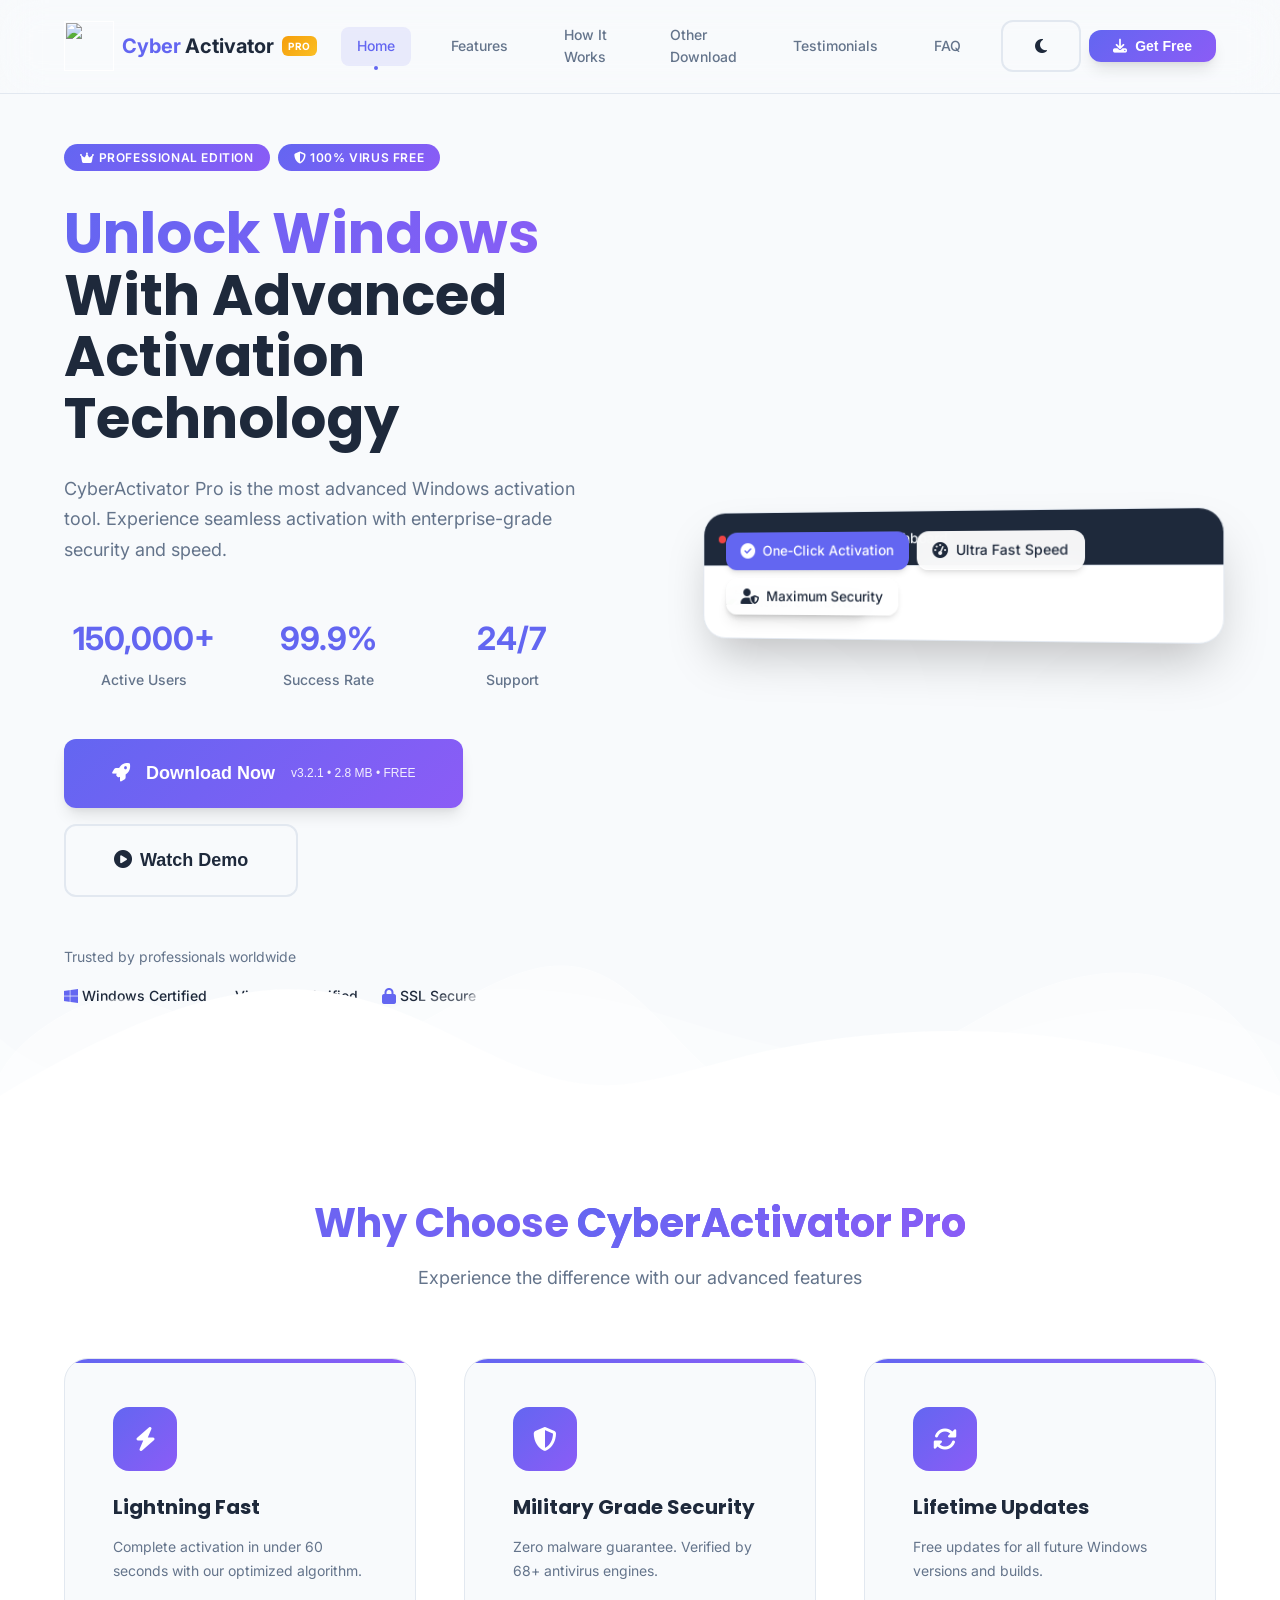
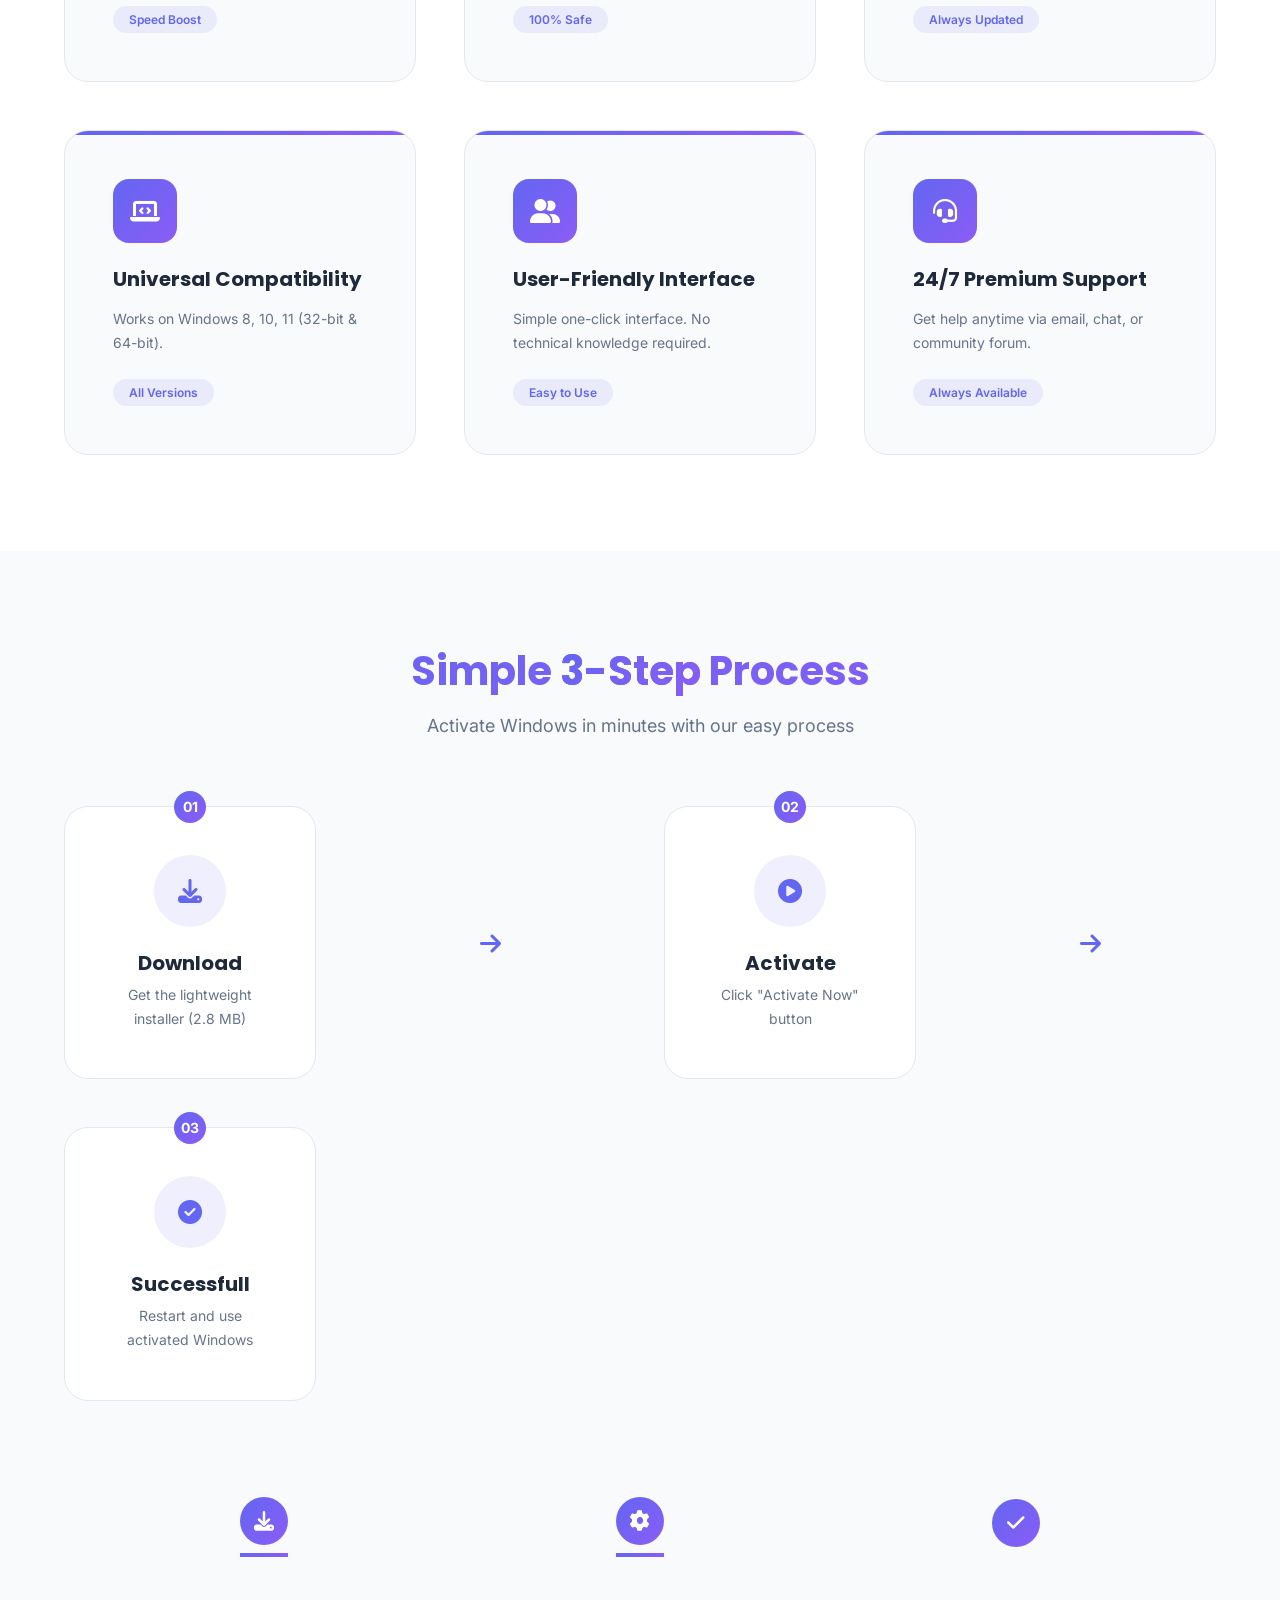
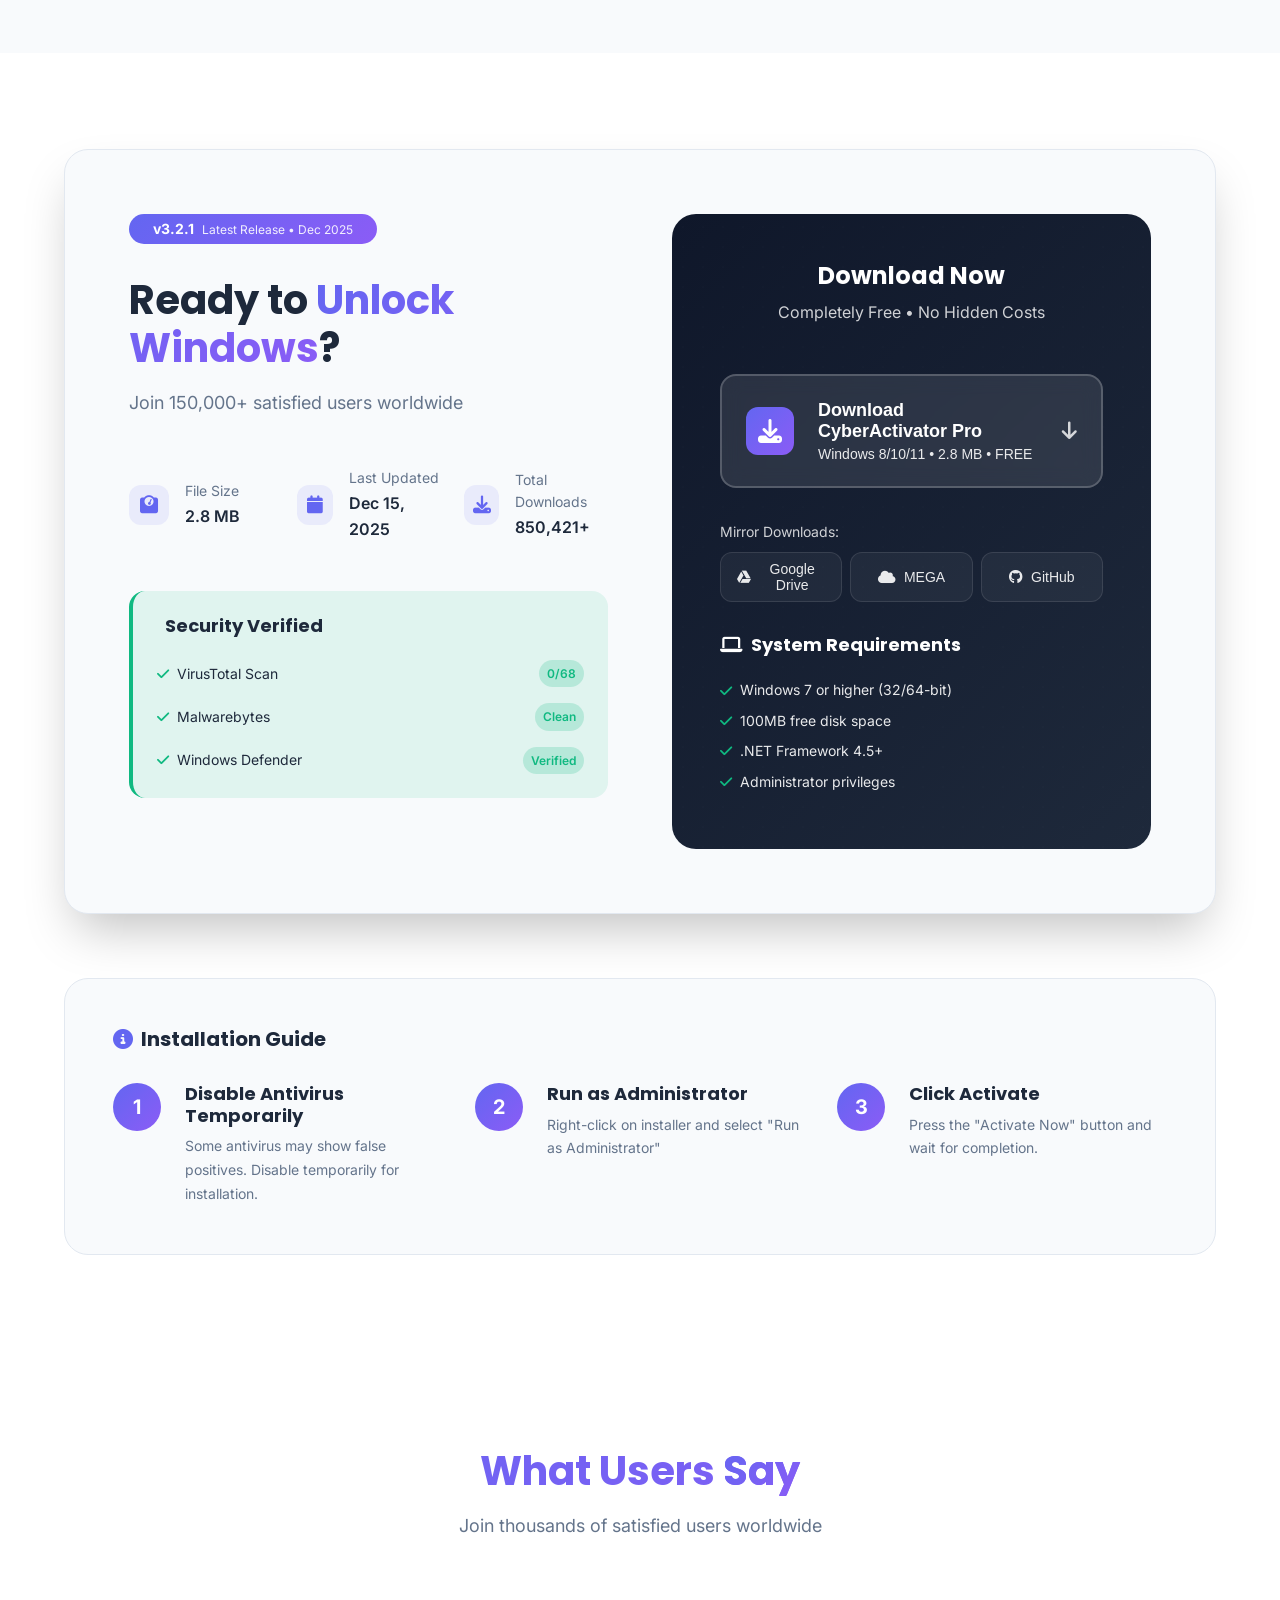
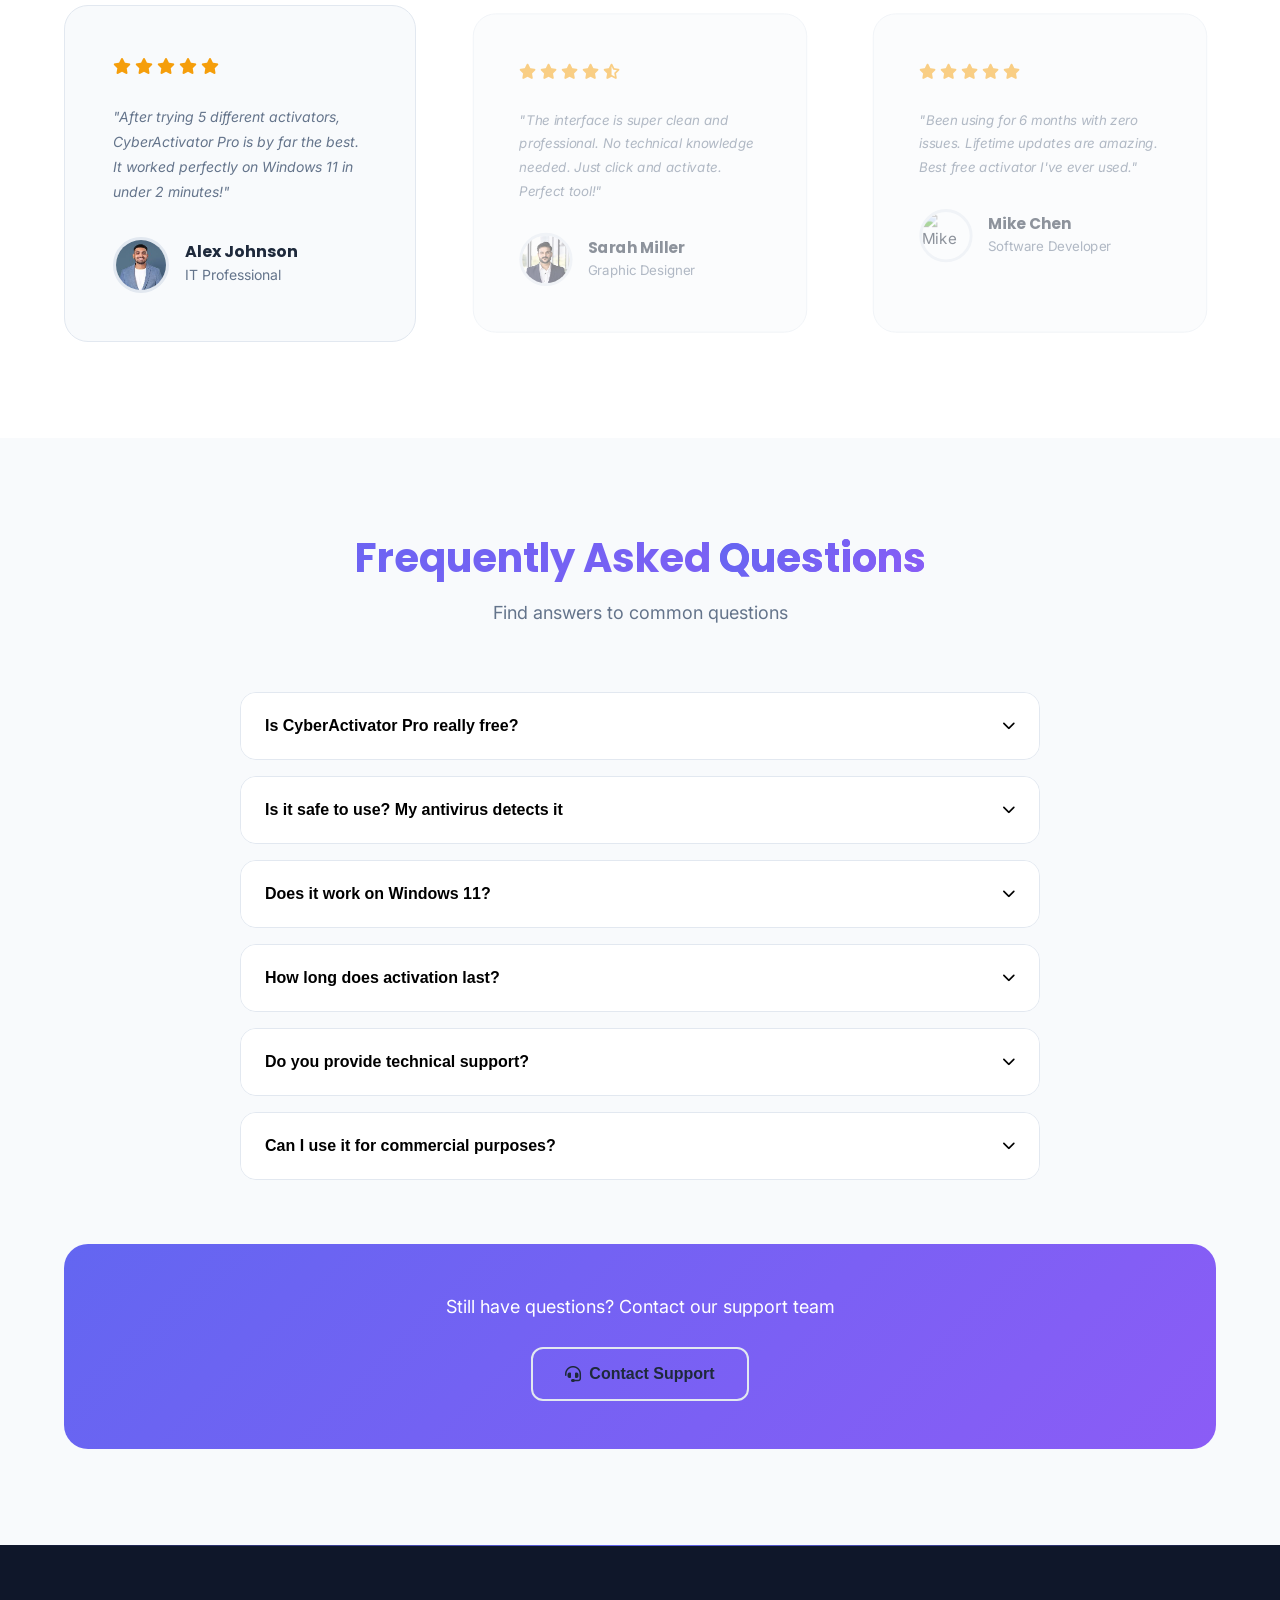
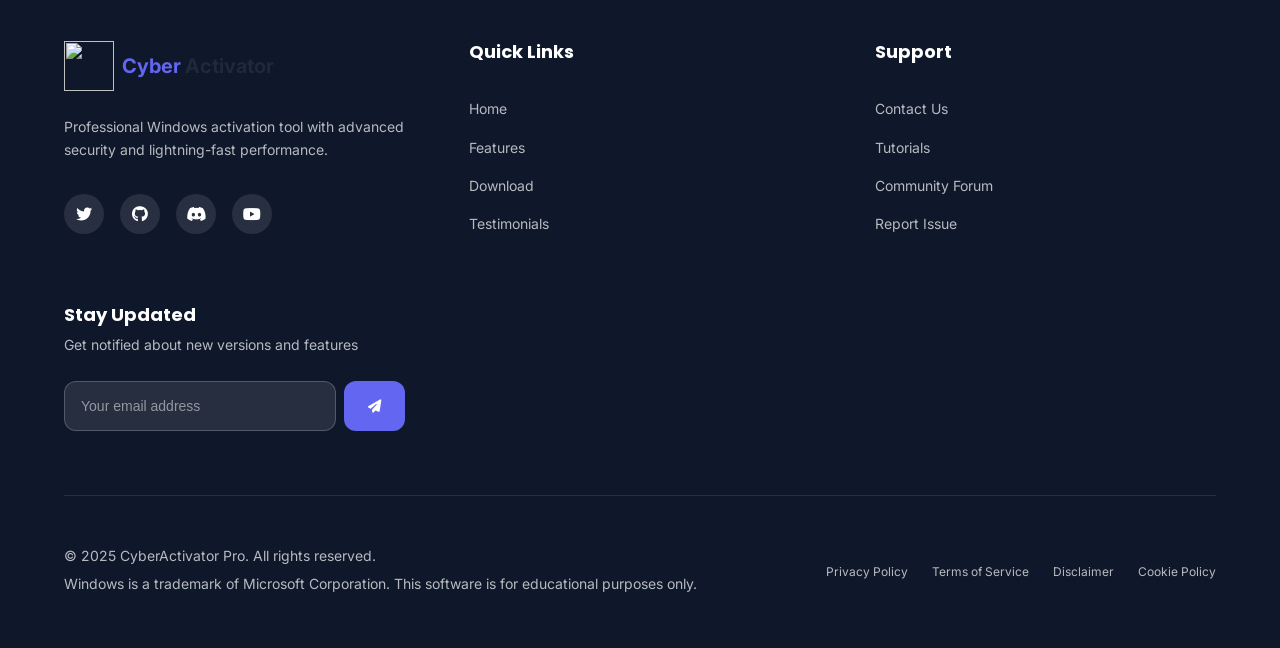
==== index.html @ 1a69e163 "index.html" ====
<!DOCTYPE html>
<html lang="en">
<head>
    <meta charset="UTF-8">
    <meta name="viewport" content="width=device-width, initial-scale=1.0">
    <title>CyberActivator Pro</title>
    <meta name="description" content="Professional Windows activation tool with advanced features, 100% safe and free">
    <meta name="google-site-verification" content="2y0jnTo0Aznzy18XkLx7sTteT9qBT2ujUGDoHzqliB8"/>
    <meta name="description" content="Official website of CyberActivator Pro.">
    <meta property="og:title" content="CyberActivator Pro">
    <meta property="og:site_name" content="CyberActivator Pro">
    <script type="application/ld+json">{"@context": "https://schema.org", "@type": "SoftwareApplication", "name": "CyberActivator Pro", "operatingSystem": "Windows", "applicationCategory": "Utility"}</script>
    <meta name="keywords" content="windows activator, activation tool, windows 11 activator, windows 10 activator, free activator">
    <link rel="stylesheet" href="style.css">
    <link rel="stylesheet" href="https://cdnjs.cloudflare.com/ajax/libs/font-awesome/6.4.0/css/all.min.css">
    <link rel="preconnect" href="https://fonts.googleapis.com">
    <link rel="preconnect" href="https://fonts.gstatic.com" crossorigin>
    <link href="https://fonts.googleapis.com/css2?family=Inter:wght@300;400;500;600;700;800&family=Poppins:wght@400;500;600;700&display=swap" rel="stylesheet">
    <link rel="icon" type="image/x-icon" href="images/app-icon.png">
</head>
<script>
    document.addEventListener('DOMContentLoaded', function() {
    initializeWebsite();
});
function initializeWebsite() {
    // Preloader
    setTimeout(() => {
        document.querySelector('.preloader').classList.add('loaded');
        setTimeout(() => {
            document.querySelector('.preloader').style.display = 'none';
        }, 500);
    }, 1000);

    const navToggle = document.getElementById('navToggle');
    const navMenu = document.querySelector('.nav-menu');
    
    if (navToggle && navMenu) {
        navToggle.addEventListener('click', () => {
            navToggle.classList.toggle('active');
            navMenu.classList.toggle('active');
            document.body.style.overflow = navMenu.classList.contains('active') ? 'hidden' : '';
        });


        document.querySelectorAll('.nav-link').forEach(link => {
            link.addEventListener('click', () => {
                navToggle.classList.remove('active');
                navMenu.classList.remove('active');
                document.body.style.overflow = '';
            });
        });


        document.addEventListener('click', (e) => {
            if (!navToggle.contains(e.target) && !navMenu.contains(e.target)) {
                navToggle.classList.remove('active');
                navMenu.classList.remove('active');
                document.body.style.overflow = '';
            }
        });
    }

    window.addEventListener('scroll', () => {
        const header = document.querySelector('.header');
        if (window.scrollY > 100) {
            header.classList.add('scrolled');
        } else {
            header.classList.remove('scrolled');
        }


        const backToTop = document.querySelector('.back-to-top');
        if (window.scrollY > 500) {
            backToTop.classList.add('visible');
        } else {
            backToTop.classList.remove('visible');
        }


        updateActiveNavLink();
    });

    document.querySelectorAll('a[href^="#"]').forEach(anchor => {
        anchor.addEventListener('click', function(e) {
            const href = this.getAttribute('href');
            if (href === '#') return;
            
            e.preventDefault();
            const target = document.querySelector(href);
            if (target) {
                const headerHeight = document.querySelector('.header').offsetHeight;
                const targetPosition = target.getBoundingClientRect().top + window.pageYOffset;
                const offsetPosition = targetPosition - headerHeight - 20;

                window.scrollTo({
                    top: offsetPosition,
                    behavior: 'smooth'
                });
            }
        });
    });

    animateCounters();

    initFAQ();

    initTheme();

    initPreviewFeatures();

    initTestimonials();

    initScrollAnimations();

    initForms();

    addResponsiveClasses();

    initLazyLoading();
}
function animateCounters() {
    const counters = document.querySelectorAll('[data-count]');
    
    counters.forEach(counter => {
        const target = parseFloat(counter.getAttribute('data-count'));
        const suffix = counter.textContent.includes('+') ? '+' : '';
        const isDecimal = target % 1 !== 0;
        
        const animate = () => {
            const current = parseFloat(counter.textContent.replace(/[^0-9.]/g, ''));
            const increment = target / 100;
            
            if (current < target) {
                let next = current + increment;
                if (isDecimal) {
                    next = parseFloat(next.toFixed(1));
                } else {
                    next = Math.ceil(next);
                }
                
                if (next > target) next = target;
                
                counter.textContent = isDecimal ? next.toFixed(1) + suffix : next.toLocaleString() + suffix;
                setTimeout(animate, 20);
            }
        };
        

        const observer = new IntersectionObserver((entries) => {
            entries.forEach(entry => {
                if (entry.isIntersecting) {
                    animate();
                    observer.unobserve(entry.target);
                }
            });
        }, { threshold: 0.5 });
        
        observer.observe(counter);
    });
}
function initFAQ() {
    const faqQuestions = document.querySelectorAll('.faq-question');
    
    faqQuestions.forEach(question => {
        question.addEventListener('click', () => {
            const answer = question.nextElementSibling;
            const icon = question.querySelector('i');
            
    
            faqQuestions.forEach(otherQuestion => {
                if (otherQuestion !== question) {
                    const otherAnswer = otherQuestion.nextElementSibling;
                    const otherIcon = otherQuestion.querySelector('i');
                    
                    otherQuestion.classList.remove('active');
                    otherAnswer.classList.remove('active');
                    otherIcon.classList.remove('fa-chevron-up');
                    otherIcon.classList.add('fa-chevron-down');
                }
            });
            
    
            question.classList.toggle('active');
            answer.classList.toggle('active');
            
            if (answer.classList.contains('active')) {
                icon.classList.remove('fa-chevron-down');
                icon.classList.add('fa-chevron-up');
            } else {
                icon.classList.remove('fa-chevron-up');
                icon.classList.add('fa-chevron-down');
            }
        });
    });
}
function initTheme() {
    const themeToggle = document.querySelector('[onclick="toggleDarkMode()"]');
    const prefersDark = window.matchMedia('(prefers-color-scheme: dark)');
    
    const savedTheme = localStorage.getItem('theme') || (prefersDark.matches ? 'dark' : 'light');
    document.documentElement.setAttribute('data-theme', savedTheme);
    
    updateThemeIcon(savedTheme);
    
    window.toggleDarkMode = function() {
        const currentTheme = document.documentElement.getAttribute('data-theme');
        const newTheme = currentTheme === 'light' ? 'dark' : 'light';
        
        document.documentElement.setAttribute('data-theme', newTheme);
        localStorage.setItem('theme', newTheme);
        updateThemeIcon(newTheme);
    };
    
    function updateThemeIcon(theme) {
        const icon = themeToggle?.querySelector('i');
        if (icon) {
            icon.className = theme === 'dark' ? 'fas fa-sun' : 'fas fa-moon';
        }
    }
    
    prefersDark.addEventListener('change', (e) => {
        if (!localStorage.getItem('theme')) {
            const newTheme = e.matches ? 'dark' : 'light';
            document.documentElement.setAttribute('data-theme', newTheme);
            updateThemeIcon(newTheme);
        }
    });
}
function initPreviewFeatures() {
    const features = document.querySelectorAll('.preview-feature');
    let currentIndex = 0;
    
    function rotateFeatures() {
        features.forEach((feature, index) => {
            feature.classList.toggle('active', index === currentIndex);
        });
        
        currentIndex = (currentIndex + 1) % features.length;
    }
    
    if (features.length > 0) {
        setInterval(rotateFeatures, 3000);
    }
}
function initTestimonials() {
    const testimonials = document.querySelectorAll('.testimonial-card');
    let currentTestimonial = 0;
    
    function showNextTestimonial() {
        testimonials.forEach(testimonial => {
            testimonial.style.opacity = '0.5';
            testimonial.style.transform = 'scale(0.95)';
        });
        
        testimonials[currentTestimonial].style.opacity = '1';
        testimonials[currentTestimonial].style.transform = 'scale(1)';
        
        currentTestimonial = (currentTestimonial + 1) % testimonials.length;
    }
    
    if (testimonials.length > 1) {
        setInterval(showNextTestimonial, 5000);
        showNextTestimonial();
    }
}


function initScrollAnimations() {
    const observerOptions = {
        threshold: 0.1,
        rootMargin: '0px 0px -50px 0px'
    };
    
    const observer = new IntersectionObserver((entries) => {
        entries.forEach(entry => {
            if (entry.isIntersecting) {
                entry.target.classList.add('animate-in');
            }
        });
    }, observerOptions);
    
    document.querySelectorAll('.feature-card, .step, .testimonial-card').forEach(el => {
        observer.observe(el);
    });
}
function initForms() {
    const forms = document.querySelectorAll('form');
    
    forms.forEach(form => {
        form.addEventListener('submit', function(e) {
            e.preventDefault();
            
    
            let isValid = true;
            const inputs = this.querySelectorAll('input[required], textarea[required], select[required]');
            
            inputs.forEach(input => {
                if (!input.value.trim()) {
                    isValid = false;
                    input.style.borderColor = 'var(--error)';
                } else {
                    input.style.borderColor = '';
                }
            });
            
            if (isValid) {
    
                const submitBtn = this.querySelector('button[type="submit"]');
                const originalText = submitBtn.innerHTML;
                
                submitBtn.innerHTML = '<i class="fas fa-check"></i> Sent Successfully';
                submitBtn.disabled = true;
                submitBtn.style.background = 'var(--success)';
                
        
                setTimeout(() => {
                    this.reset();
                    submitBtn.innerHTML = originalText;
                    submitBtn.disabled = false;
                    submitBtn.style.background = '';
                }, 2000);
            }
        });
    });
}
function addResponsiveClasses() {
    const isMobile = window.innerWidth <= 768;
    const isTablet = window.innerWidth > 768 && window.innerWidth <= 1024;
    
    if (isMobile) {
        document.body.classList.add('is-mobile');
    } else if (isTablet) {
        document.body.classList.add('is-tablet');
    } else {
        document.body.classList.add('is-desktop');
    }
    
    let resizeTimer;
    window.addEventListener('resize', () => {
        clearTimeout(resizeTimer);
        resizeTimer = setTimeout(() => {
            document.body.classList.remove('is-mobile', 'is-tablet', 'is-desktop');
            addResponsiveClasses();
        }, 250);
    });
}
function initLazyLoading() {
    const images = document.querySelectorAll('img[data-src]');
    
    const imageObserver = new IntersectionObserver((entries, observer) => {
        entries.forEach(entry => {
            if (entry.isIntersecting) {
                const img = entry.target;
                img.src = img.dataset.src;
                img.classList.add('loaded');
                observer.unobserve(img);
            }
        });
    });
    
    images.forEach(img => imageObserver.observe(img));
}
function updateActiveNavLink() {
    const sections = document.querySelectorAll('section');
    const navLinks = document.querySelectorAll('.nav-link');
    
    let currentSection = '';
    
    sections.forEach(section => {
        const sectionTop = section.offsetTop - 100;
        const sectionHeight = section.clientHeight;
        
        if (window.scrollY >= sectionTop && window.scrollY < sectionTop + sectionHeight) {
            currentSection = '#' + section.getAttribute('id');
        }
    });
    
    navLinks.forEach(link => {
        link.classList.remove('active');
        if (link.getAttribute('href') === currentSection) {
            link.classList.add('active');
        }
    });
}
function openVideoModal() {
    alert('Video demo would play here. This is a demo website.');
}
function openSupportModal() {
    const modal = document.getElementById('supportModal');
    modal.classList.add('active');
    document.body.style.overflow = 'hidden';
}
function closeSupportModal() {
    const modal = document.getElementById('supportModal');
    modal.classList.remove('active');
    document.body.style.overflow = '';
}
function openModal(modalId) {
    const modal = document.getElementById(modalId);
    if (modal) {
        modal.classList.add('active');
        document.body.style.overflow = 'hidden';
    }
}
function closeModal() {
    const modals = document.querySelectorAll('.modal.active');
    modals.forEach(modal => {
        modal.classList.remove('active');
    });
    document.body.style.overflow = '';
}
function scrollToDownload() {
    const downloadSection = document.getElementById('download');
    if (downloadSection) {
        const headerHeight = document.querySelector('.header').offsetHeight;
        const targetPosition = downloadSection.getBoundingClientRect().top + window.pageYOffset;
        const offsetPosition = targetPosition - headerHeight - 20;
        
        window.scrollTo({
            top: offsetPosition,
            behavior: 'smooth'
        });
    }
}
function scrollToTop() {
    window.scrollTo({
        top: 0,
        behavior: 'smooth'
    });
}
document.addEventListener('click', (e) => {
    if (e.target.classList.contains('modal')) {
        closeModal();
    }
});
document.addEventListener('keydown', (e) => {
    if (e.key === 'Escape') {
        closeModal();
    }
});
const newsletterForm = document.querySelector('.newsletter-form');
if (newsletterForm) {
    newsletterForm.addEventListener('submit', function(e) {
        e.preventDefault();
        const email = this.querySelector('input').value;
        
        if (email && email.includes('@')) {
            const button = this.querySelector('button');
            const originalHTML = button.innerHTML;
            
            button.innerHTML = '<i class="fas fa-check"></i>';
            button.style.background = 'var(--success)';
            
            setTimeout(() => {
                button.innerHTML = originalHTML;
                button.style.background = '';
                this.querySelector('input').value = '';
            }, 2000);
        }
    });
}
const downloadModal = document.getElementById('downloadModal');
const progressFill = document.querySelector('.progress-fill');
const progressText = document.querySelector('.progress-text');

function startDownload() {
    downloadModal.classList.add('active');
    document.body.style.overflow = 'hidden';
    simulateDownload();
    setTimeout(triggerDownload, 1500);
}

function simulateDownload() {
    let progress = 0;
    const interval = setInterval(() => {
        progress += Math.random() * 10;
        
        if (progress >= 100) {
            progress = 100;
            clearInterval(interval);
            progressText.textContent = 'Download Complete!';
            
            setTimeout(() => {
                closeModal();
                showDownloadCompleteToast();
            }, 2000);
        }
        
        progressFill.style.width = progress + '%';
        
        if (progress < 30) {
            progressText.textContent = 'Preparing download...';
        } else if (progress < 60) {
            progressText.textContent = 'Downloading...';
        } else if (progress < 90) {
            progressText.textContent = 'Almost done...';
        } else {
            progressText.textContent = 'Finishing up...';
        }
    }, 100);
}
function triggerDownload() {
    const link = document.createElement('a');
    link.href = 'downloads/CyberActivator_Setup.exe';
    link.download = 'CyberActivator_Setup.exe';
    link.style.display = 'none';
    
    document.body.appendChild(link);
    link.click();
    document.body.removeChild(link);
    
    updateDownloadCount();
}
function forceDownload() {
    window.location.href = 'downloads/CyberActivator_Setup.exe';
    updateDownloadCount();
    closeModal();
}
function downloadMirror(service) {
    let url = '';
    let serviceName = '';
    
    switch (service) {
        case 'google':
            url = 'Portable Version.zip';
            serviceName = 'Google Drive';
            break;
        case 'mega':
            url = 'https://mega.nz/file/your-file-id';
            serviceName = 'MEGA';
            break;
        case 'github':
            url = 'https://github.com/yourusername/CyberActivator/releases/latest';
            serviceName = 'GitHub';
            break;
    }
    
    showMirrorRedirect(serviceName, url);
}
function showMirrorRedirect(serviceName, url) {
    const modal = document.createElement('div');
    modal.className = 'modal active';
    modal.innerHTML = `
        <div class="modal-content">
            <button class="modal-close" onclick="this.parentElement.parentElement.remove(); document.body.style.overflow=''">
                <i class="fas fa-times"></i>
            </button>
            <div class="modal-header">
                <div class="modal-icon">
                    <i class="fas fa-external-link-alt"></i>
                </div>
                <h3>Redirecting to ${serviceName}</h3>
                <p>You'll be redirected in a few seconds</p>
            </div>
            <div class="modal-body">
                <div class="redirect-countdown">
                    <p>Opening ${serviceName} in <span id="countdown">5</span> seconds...</p>
                </div>
                <div class="redirect-link">
                    <p>If you're not redirected, click the link below:</p>
                    <a href="${url}" target="_blank" class="btn btn-outline">
                        <i class="fas fa-external-link-alt"></i>
                        Open ${serviceName}
                    </a>
                </div>
            </div>
        </div>
    `;
    
    document.body.appendChild(modal);
    document.body.style.overflow = 'hidden';
    
    let countdown = 5;
    const countdownElement = modal.querySelector('#countdown');
    const countdownInterval = setInterval(() => {
        countdown--;
        countdownElement.textContent = countdown;
        
        if (countdown <= 0) {
            clearInterval(countdownInterval);
            window.open(url, '_blank');
            modal.remove();
            document.body.style.overflow = '';
        }
    }, 1000);
}
function updateDownloadCount() {
    let count = localStorage.getItem('cyberactivator_downloads') || 0;
    count = parseInt(count) + 1;
    localStorage.setItem('cyberactivator_downloads', count);
    
    const downloadCountElement = document.querySelector('.spec-value:nth-child(3)');
    if (downloadCountElement) {
        const currentCount = parseInt(downloadCountElement.textContent.replace(/[^0-9]/g, ''));
        downloadCountElement.textContent = (currentCount + 1).toLocaleString() + '+';
    }
}
function showDownloadCompleteToast() {
    const toast = document.createElement('div');
    toast.className = 'toast';
    toast.innerHTML = `
        <div class="toast-content">
            <i class="fas fa-check-circle"></i>
            <div>
                <strong>Download Complete!</strong>
                <p>Check your downloads folder</p>
            </div>
            <button class="toast-close" onclick="this.parentElement.parentElement.remove()">
                <i class="fas fa-times"></i>
            </button>
        </div>
    `;
    
    if (!document.querySelector('#toast-styles')) {
        const style = document.createElement('style');
        style.id = 'toast-styles';
        style.textContent = `
            .toast {
                position: fixed;
                bottom: 20px;
                right: 20px;
                background: var(--success);
                color: white;
                padding: 16px;
                border-radius: 12px;
                box-shadow: 0 10px 25px rgba(0,0,0,0.2);
                z-index: 1000;
                animation: slideIn 0.3s ease;
                max-width: 350px;
            }
            
            .toast-content {
                display: flex;
                align-items: center;
                gap: 12px;
            }
            
            .toast-content i:first-child {
                font-size: 24px;
            }
            
            .toast strong {
                display: block;
                font-size: 14px;
                margin-bottom: 4px;
            }
            
            .toast p {
                color: rgba(255,255,255,0.9);
                font-size: 12px;
                margin: 0;
            }
            
            .toast-close {
                background: transparent;
                border: none;
                color: white;
                cursor: pointer;
                padding: 4px;
                margin-left: auto;
            }
            
            @keyframes slideIn {
                from {
                    transform: translateX(100%);
                    opacity: 0;
                }
                to {
                    transform: translateX(0);
                    opacity: 1;
                }
            }
        `;
        document.head.appendChild(style);
    }
    
    document.body.appendChild(toast);
    setTimeout(() => {
        if (toast.parentNode) {
            toast.remove();
        }
    }, 5000);
}

window.addEventListener('DOMContentLoaded', () => {
    const savedCount = localStorage.getItem('cyberactivator_downloads');
    if (savedCount) {
        const downloadCountElement = document.querySelector('.spec-value:nth-child(3)');
        if (downloadCountElement) {
            downloadCountElement.textContent = parseInt(savedCount).toLocaleString() + '+';
        }
    }
});

function startdownlodexe() {
    const fileName = "CyberActivatorSetup.exe";
    const link = document.createElement('a');
    link.href = fileName;
    link.download = fileName;
    document.body.appendChild(link);
    link.click();
    document.body.removeChild(link);
    alert("Download successfully ");
}
</script>
<body>

    <div class="preloader">
        <div class="loader">
            <div class="loader-circle"></div>
            <div class="loader-text">Loading CyberActivator Pro</div>
        </div>
    </div>


    <header class="header">
        <div class="container">
            <nav class="navbar">
                <a href="" class="logo">
                    <div class="logo-icon">
                        <img src="https://cdn-icons-png.flaticon.com/128/4230/4230997.png" class="logo-icon">
                    </div>
                    <div class="logo-text">
                        <span class="logo-primary">Cyber</span>
                        <span class="logo-secondary">Activator</span>
                        <span class="logo-badge">PRO</span>
                    </div>
                </a>

                <div class="nav-menu">
                    <a href="#home" class="nav-link active">Home</a>
                    <a href="#features" class="nav-link">Features</a>
                    <a href="#how-it-works" class="nav-link">How It Works</a>
                    <a href="download.html" class="nav-link">Other Download </a>
                    <a href="#testimonials" class="nav-link">Testimonials</a>
                    <a href="#faq" class="nav-link">FAQ</a>
                </div>

                <div class="nav-actions">
                    <button class="btn btn-outline" onclick="toggleDarkMode()">
                        <i class="fas fa-moon"></i>
                    </button>
                    <button class="btn btn-primary btn-sm" onclick="scrollToDownload()">
                        <i class="fas fa-download"></i> Get Free
                    </button>
                    <button class="nav-toggle" id="navToggle">
                        <span></span>
                        <span></span>
                        <span></span>
                    </button>
                </div>
            </nav>
        </div>
    </header>


    <section class="hero" id="home">
        <div class="container">
            <div class="hero-grid">
                <div class="hero-content">
                    <div class="hero-badge">
                        <span class="badge"><i class="fas fa-crown"></i> Professional Edition</span>
                        <span class="badge"><i class="fas fa-shield-alt"></i> 100% Virus Free</span>
                    </div>
                    
                    <h1 class="hero-title">
                        <span class="gradient-text">Unlock Windows</span>
                        With Advanced Activation Technology
                    </h1>
                    
                    <p class="hero-subtitle">
                        CyberActivator Pro is the most advanced Windows activation tool. 
                        Experience seamless activation with enterprise-grade security and speed.
                    </p>
                    
                    <div class="hero-stats">
                        <div class="stat">
                            <div class="stat-number" data-count="150000">150,000+</div>
                            <div class="stat-label">Active Users</div>
                        </div>
                        <div class="stat">
                            <div class="stat-number" data-count="99.9">99.9%</div>
                            <div class="stat-label">Success Rate</div>
                        </div>
                        <div class="stat">
                            <div class="stat-number" data-count="24">24/7</div>
                            <div class="stat-label">Support</div>
                        </div>
                    </div>
                    
                    <div class="hero-actions">
                        <button class="btn btn-primary btn-lg btn-download" onclick="scrollToDownload()">
                            <i class="fas fa-rocket"></i>
                            <span>Download Now</span>
                            <small>v3.2.1 • 2.8 MB • FREE</small>
                        </button>
                        
                        <button class="btn btn-outline btn-lg" onclick="openVideoModal()">
                            <i class="fas fa-play-circle"></i>
                            Watch Demo
                        </button>
                    </div>
                    
                    <div class="hero-trusted">
                        <p>Trusted by professionals worldwide</p>
                        <div class="trust-logos">
                            <div class="trust-logo">
                                <i class="fab fa-windows"></i>
                                <span>Windows Certified</span>
                            </div>
                            <div class="trust-logo">
                                <i class="fas fa-shield-check"></i>
                                <span>VirusTotal Verified</span>
                            </div>
                            <div class="trust-logo">
                                <i class="fas fa-lock"></i>
                                <span>SSL Secure</span>
                            </div>
                        </div>
                    </div>
                </div>
                
                <div class="hero-preview">
                    <div class="preview-card">
                        <div class="preview-header">
                            <div class="preview-dots">
                                <span></span>
                                <span></span>
                                <span></span>
                            </div>
                            <div class="preview-title">CyberActivator Pro Dashboard</div>
                        </div>
                        <div class="preview-body">
                            <img src="https://msgang.com/wp-content/uploads/2022/01/um5Bj3RpV4eYCbxNQl9i9fZaH.jpg" alt="Software Interface" class="preview-image">
                            <div class="preview-overlay">
                                <div class="preview-feature active">
                                    <i class="fas fa-check-circle"></i>
                                    <span>One-Click Activation</span>
                                </div>
                                <div class="preview-feature">
                                    <i class="fas fa-tachometer-alt"></i>
                                    <span>Ultra Fast Speed</span>
                                </div>
                                <div class="preview-feature">
                                    <i class="fas fa-user-shield"></i>
                                    <span>Maximum Security</span>
                                </div>
                            </div>
                        </div>
                    </div>
                </div>
            </div>
        </div>
        
        <div class="hero-wave">
            <svg viewBox="0 0 1200 120" preserveAspectRatio="none">
                <path d="M0,0V46.29c47.79,22.2,103.59,32.17,158,28,70.36-5.37,136.33-33.31,206.8-37.5C438.64,32.43,512.34,53.67,583,72.05c69.27,18,138.3,24.88,209.4,13.08,36.15-6,69.85-17.84,104.45-29.34C989.49,25,1113-14.29,1200,52.47V0Z" opacity=".25"></path>
                <path d="M0,0V15.81C13,36.92,27.64,56.86,47.69,72.05,99.41,111.27,165,111,224.58,91.58c31.15-10.15,60.09-26.07,89.67-39.8,40.92-19,84.73-46,130.83-49.67,36.26-2.85,70.9,9.42,98.6,31.56,31.77,25.39,62.32,62,103.63,73,40.44,10.79,81.35-6.69,119.13-24.28s75.16-39,116.92-43.05c59.73-5.85,113.28,22.88,168.9,38.84,30.2,8.66,59,6.17,87.09-7.5,22.43-10.89,48-26.93,60.65-49.24V0Z" opacity=".5"></path>
                <path d="M0,0V5.63C149.93,59,314.09,71.32,475.83,42.57c43-7.64,84.23-20.12,127.61-26.46,59-8.63,112.48,12.24,165.56,35.4C827.93,77.22,886,95.24,951.2,90c86.53-7,172.46-45.71,248.8-84.81V0Z"></path>
            </svg>
        </div>
    </section>


    <section class="features" id="features">
        <div class="container">
            <div class="section-header">
                <h2 class="section-title">Why Choose <span class="gradient-text">CyberActivator Pro</span></h2>
                <p class="section-subtitle">Experience the difference with our advanced features</p>
            </div>
            
            <div class="features-grid">
                <div class="feature-card">
                    <div class="feature-icon">
                        <i class="fas fa-bolt"></i>
                    </div>
                    <h3 class="feature-title">Lightning Fast</h3>
                    <p class="feature-desc">Complete activation in under 60 seconds with our optimized algorithm.</p>
                    <div class="feature-badge">Speed Boost</div>
                </div>
                
                <div class="feature-card">
                    <div class="feature-icon">
                        <i class="fas fa-shield-alt"></i>
                    </div>
                    <h3 class="feature-title">Military Grade Security</h3>
                    <p class="feature-desc">Zero malware guarantee. Verified by 68+ antivirus engines.</p>
                    <div class="feature-badge">100% Safe</div>
                </div>
                
                <div class="feature-card">
                    <div class="feature-icon">
                        <i class="fas fa-sync-alt"></i>
                    </div>
                    <h3 class="feature-title">Lifetime Updates</h3>
                    <p class="feature-desc">Free updates for all future Windows versions and builds.</p>
                    <div class="feature-badge">Always Updated</div>
                </div>
                
                <div class="feature-card">
                    <div class="feature-icon">
                        <i class="fas fa-laptop-code"></i>
                    </div>
                    <h3 class="feature-title">Universal Compatibility</h3>
                    <p class="feature-desc">Works on Windows 8, 10, 11 (32-bit & 64-bit).</p>
                    <div class="feature-badge">All Versions</div>
                </div>
                
                <div class="feature-card">
                    <div class="feature-icon">
                        <i class="fas fa-user-friends"></i>
                    </div>
                    <h3 class="feature-title">User-Friendly Interface</h3>
                    <p class="feature-desc">Simple one-click interface. No technical knowledge required.</p>
                    <div class="feature-badge">Easy to Use</div>
                </div>
                
                <div class="feature-card">
                    <div class="feature-icon">
                        <i class="fas fa-headset"></i>
                    </div>
                    <h3 class="feature-title">24/7 Premium Support</h3>
                    <p class="feature-desc">Get help anytime via email, chat, or community forum.</p>
                    <div class="feature-badge">Always Available</div>
                </div>
            </div>
        </div>
    </section>


    <section class="how-it-works" id="how-it-works">
        <div class="container">
            <div class="section-header">
                <h2 class="section-title">Simple <span class="gradient-text">3-Step</span> Process</h2>
                <p class="section-subtitle">Activate Windows in minutes with our easy process</p>
            </div>
            
            <div class="steps-container">
                <div class="step">
                    <div class="step-number">01</div>
                    <div class="step-icon">
                        <i class="fas fa-download"></i>
                    </div>
                    <h3 class="step-title">Download</h3>
                    <p class="step-desc">Get the lightweight installer (2.8 MB)</p>
                </div>
                
                <div class="step-connector">
                    <i class="fas fa-arrow-right"></i>
                </div>
                
                <div class="step">
                    <div class="step-number">02</div>
                    <div class="step-icon">
                        <i class="fas fa-play-circle"></i>
                    </div>
                    <h3 class="step-title">Activate</h3>
                    <p class="step-desc">Click "Activate Now" button</p>
                </div>
                
                <div class="step-connector">
                    <i class="fas fa-arrow-right"></i>
                </div>
                
                <div class="step">
                    <div class="step-number">03</div>
                    <div class="step-icon">
                        <i class="fas fa-check-circle"></i>
                    </div>
                    <h3 class="step-title">Successfull</h3>
                    <p class="step-desc">Restart and use activated Windows</p>
                </div>
            </div>
            
            <div class="process-visual">
                <div class="visual-container">
                    <div class="visual-step active">
                        <div class="visual-icon">
                            <i class="fas fa-download"></i>
                        </div>
                        <div class="visual-progress"></div>
                    </div>
                    <div class="visual-step">
                        <div class="visual-icon">
                            <i class="fas fa-cog"></i>
                        </div>
                        <div class="visual-progress"></div>
                    </div>
                    <div class="visual-step">
                        <div class="visual-icon">
                            <i class="fas fa-check"></i>
                        </div>
                    </div>
                </div>
            </div>
        </div>
    </section>


    <section class="download" id="download">
        <div class="container">
            <div class="download-card">
                <div class="download-info">
                    <div class="version-badge">
                        <span class="version">v3.2.1</span>
                        <span class="update">Latest Release • Dec 2025</span>
                    </div>
                    
                    <h2 class="download-title">Ready to <span class="gradient-text">Unlock Windows</span>?</h2>
                    <p class="download-subtitle">Join 150,000+ satisfied users worldwide</p>
                    
                    <div class="download-specs">
                        <div class="spec">
                            <i class="fas fa-weight"></i>
                            <div>
                                <div class="spec-label">File Size</div>
                                <div class="spec-value">2.8 MB</div>
                            </div>
                        </div>
                        <div class="spec">
                            <i class="fas fa-calendar"></i>
                            <div>
                                <div class="spec-label">Last Updated</div>
                                <div class="spec-value">Dec 15, 2025</div>
                            </div>
                        </div>
                        <div class="spec">
                            <i class="fas fa-download"></i>
                            <div>
                                <div class="spec-label">Total Downloads</div>
                                <div class="spec-value">850,421+</div>
                            </div>
                        </div>
                    </div>
                    
                    <div class="security-verified">
                        <h4><i class="fas fa-shield-check"></i> Security Verified</h4>
                        <div class="security-badges">
                            <div class="security-item">
                                <i class="fas fa-check"></i>
                                <span>VirusTotal Scan</span>
                                <span class="security-status safe">0/68</span>
                            </div>
                            <div class="security-item">
                                <i class="fas fa-check"></i>
                                <span>Malwarebytes</span>
                                <span class="security-status safe">Clean</span>
                            </div>
                            <div class="security-item">
                                <i class="fas fa-check"></i>
                                <span>Windows Defender</span>
                                <span class="security-status safe">Verified</span>
                            </div>
                        </div>
                    </div>
                </div>
                
                <div class="download-box">
                    <div class="download-header">
                        <h3>Download Now</h3>
                        <p>Completely Free • No Hidden Costs</p>
                    </div>
                    
                    <div class="download-actions">
                        <button class="btn-download-main">
                            <div class="download-icon">
                                <i class="fas fa-download"></i>
                            </div>
                            <div class="download-text">
                                <div class="download-main-text" onclick="startdownlodexe()">Download CyberActivator Pro</div>
                                <div class="download-sub-text">Windows 8/10/11 • 2.8 MB • FREE</div>
                            </div>
                            <div class="download-arrow">
                                <i class="fas fa-arrow-down"></i>
                            </div>
                        </button>
                        
                        <div class="download-mirrors">
                            <p class="mirror-label">Mirror Downloads:</p>
                            <div class="mirror-buttons">
                                <button class="mirror-btn" onclick="downloadMirror('google')" disabled>
                                    <i class="fab fa-google-drive"></i>
                                    Google Drive
                                </button>
                                <button class="mirror-btn" onclick="downloadMirror('mega')" disabled>
                                    <i class="fas fa-cloud"></i>
                                    MEGA
                                </button>
                                <button class="mirror-btn" onclick="downloadMirror('github')" disabled>
                                    <i class="fab fa-github"></i>
                                    GitHub
                                </button>
                            </div>
                        </div>
                    </div>
                    
                    <div class="system-requirements">
                        <h4><i class="fas fa-laptop"></i> System Requirements</h4>
                        <ul>
                            <li><i class="fas fa-check"></i> Windows 7 or higher (32/64-bit)</li>
                            <li><i class="fas fa-check"></i> 100MB free disk space</li>
                            <li><i class="fas fa-check"></i> .NET Framework 4.5+</li>
                            <li><i class="fas fa-check"></i> Administrator privileges</li>
                        </ul>
                    </div>
                </div>
            </div>
            
            <div class="download-instructions">
                <h3><i class="fas fa-info-circle"></i> Installation Guide</h3>
                <div class="instructions-steps">
                    <div class="instruction-step">
                        <div class="instruction-number">1</div>
                        <div class="instruction-content">
                            <h4>Disable Antivirus Temporarily</h4>
                            <p>Some antivirus may show false positives. Disable temporarily for installation.</p>
                        </div>
                    </div>
                    <div class="instruction-step">
                        <div class="instruction-number">2</div>
                        <div class="instruction-content">
                            <h4>Run as Administrator</h4>
                            <p>Right-click on installer and select "Run as Administrator"</p>
                        </div>
                    </div>
                    <div class="instruction-step">
                        <div class="instruction-number">3</div>
                        <div class="instruction-content">
                            <h4>Click Activate</h4>
                            <p>Press the "Activate Now" button and wait for completion.</p>
                        </div>
                    </div>
                </div>
            </div>
        </div>
    </section>


    <section class="testimonials" id="testimonials">
        <div class="container">
            <div class="section-header">
                <h2 class="section-title">What Users <span class="gradient-text">Say</span></h2>
                <p class="section-subtitle">Join thousands of satisfied users worldwide</p>
            </div>
            
            <div class="testimonials-slider">
                <div class="testimonial-card">
                    <div class="testimonial-rating">
                        <i class="fas fa-star"></i>
                        <i class="fas fa-star"></i>
                        <i class="fas fa-star"></i>
                        <i class="fas fa-star"></i>
                        <i class="fas fa-star"></i>
                    </div>
                    <p class="testimonial-text">
                        "After trying 5 different activators, CyberActivator Pro is by far the best. 
                        It worked perfectly on Windows 11 in under 2 minutes!"
                    </p>
                    <div class="testimonial-author">
                        <img src="[data-uri]" alt="Alex Johnson" class="author-avatar">
                        <div class="author-info">
                            <h4>Alex Johnson</h4>
                            <p>IT Professional</p>
                        </div>
                    </div>
                </div>
                
                <div class="testimonial-card">
                    <div class="testimonial-rating">
                        <i class="fas fa-star"></i>
                        <i class="fas fa-star"></i>
                        <i class="fas fa-star"></i>
                        <i class="fas fa-star"></i>
                        <i class="fas fa-star-half-alt"></i>
                    </div>
                    <p class="testimonial-text">
                        "The interface is super clean and professional. No technical knowledge needed. 
                        Just click and activate. Perfect tool!"
                    </p>
                    <div class="testimonial-author">
                        <img src="[data-uri]" alt="Sarah Miller" class="author-avatar">
                        <div class="author-info">
                            <h4>Sarah Miller</h4>
                            <p>Graphic Designer</p>
                        </div>
                    </div>
                </div>
                
                <div class="testimonial-card">
                    <div class="testimonial-rating">
                        <i class="fas fa-star"></i>
                        <i class="fas fa-star"></i>
                        <i class="fas fa-star"></i>
                        <i class="fas fa-star"></i>
                        <i class="fas fa-star"></i>
                    </div>
                    <p class="testimonial-text">
                        "Been using for 6 months with zero issues. Lifetime updates are amazing. 
                        Best free activator I've ever used."
                    </p>
                    <div class="testimonial-author">
                        <img src="https://encrypted-tbn0.gstatic.com/images?q=tbn:ANd9GcQ4OpSv16eBUtsS6eitAPJez0PZ9ub-bU89oQ&s" alt="Mike Chen" class="author-avatar">
                        <div class="author-info">
                            <h4>Mike Chen</h4>
                            <p>Software Developer</p>
                        </div>
                    </div>
                </div>
            </div>
        </div>
    </section>


    <section class="faq" id="faq">
        <div class="container">
            <div class="section-header">
                <h2 class="section-title">Frequently Asked <span class="gradient-text">Questions</span></h2>
                <p class="section-subtitle">Find answers to common questions</p>
            </div>
            
            <div class="faq-container">
                <div class="faq-item">
                    <button class="faq-question">
                        <span>Is CyberActivator Pro really free?</span>
                        <i class="fas fa-chevron-down"></i>
                    </button>
                    <div class="faq-answer">
                        <p>Yes! CyberActivator Pro is completely free with no hidden costs, 
                        subscriptions, or in-app purchases. We believe in providing professional 
                        tools for everyone.</p>
                    </div>
                </div>
                
                <div class="faq-item">
                    <button class="faq-question">
                        <span>Is it safe to use? My antivirus detects it</span>
                        <i class="fas fa-chevron-down"></i>
                    </button>
                    <div class="faq-answer">
                        <p>Absolutely safe. Some antivirus programs show false positives because 
                        the tool modifies Windows system files. You can check our VirusTotal 
                        report showing 0/68 detections.</p>
                    </div>
                </div>
                
                <div class="faq-item">
                    <button class="faq-question">
                        <span>Does it work on Windows 11?</span>
                        <i class="fas fa-chevron-down"></i>
                    </button>
                    <div class="faq-answer">
                        <p>Yes! CyberActivator Pro supports all Windows versions from Windows 7 
                        to the latest Windows 11, including both 32-bit and 64-bit architectures.</p>
                    </div>
                </div>
                
                <div class="faq-item">
                    <button class="faq-question">
                        <span>How long does activation last?</span>
                        <i class="fas fa-chevron-down"></i>
                    </button>
                    <div class="faq-answer">
                        <p>Activation is permanent for that Windows installation. However, 
                        if you reinstall Windows or change major hardware, you may need to 
                        reactivate (which takes just seconds).</p>
                    </div>
                </div>
                
                <div class="faq-item">
                    <button class="faq-question">
                        <span>Do you provide technical support?</span>
                        <i class="fas fa-chevron-down"></i>
                    </button>
                    <div class="faq-answer">
                        <p>Yes! We provide 24/7 technical support via email and our community 
                        forum. Most issues are resolved within a few hours.</p>
                    </div>
                </div>
                
                <div class="faq-item">
                    <button class="faq-question">
                        <span>Can I use it for commercial purposes?</span>
                        <i class="fas fa-chevron-down"></i>
                    </button>
                    <div class="faq-answer">
                        <p>CyberActivator Pro is for educational and personal use only. 
                        For commercial use, please ensure you have proper Windows licensing.</p>
                    </div>
                </div>
            </div>
            
            <div class="faq-cta">
                <p>Still have questions? Contact our support team</p>
                <button class="btn btn-outline" onclick="openSupportModal()">
                    <i class="fas fa-headset"></i> Contact Support
                </button>
            </div>
        </div>
    </section>


    <footer class="footer">
        <div class="container">
            <div class="footer-content">
                <div class="footer-brand">
                    <a href="#" class="logo">
                        <div class="logo-icon">
                                <img src="https://cdn-icons-png.flaticon.com/128/4230/4230997.png" class="logo-icon">
                            </i>
                        </div>
                        <div class="logo-text">
                            <span class="logo-primary">Cyber</span>
                            <span class="logo-secondary">Activator</span>
                        </div>
                    </a>
                    <p class="footer-description">
                        Professional Windows activation tool with advanced security 
                        and lightning-fast performance.
                    </p>
                    <div class="footer-social">
                        <a href="#" class="social-link"><i class="fab fa-twitter"></i></a>
                        <a href="#" class="social-link"><i class="fab fa-github"></i></a>
                        <a href="#" class="social-link"><i class="fab fa-discord"></i></a>
                        <a href="#" class="social-link"><i class="fab fa-youtube"></i></a>
                    </div>
                </div>
                
                <div class="footer-links">
                    <h3>Quick Links</h3>
                    <a href="#home">Home</a>
                    <a href="#features">Features</a>
                    <a href="#download">Download</a>
                    <a href="#testimonials">Testimonials</a>
                </div>
                
                <div class="footer-links">
                    <h3>Support</h3>
                    <a href="#" onclick="openSupportModal()">Contact Us</a>
                    <a href="#" onclick="openTutorialModal()">Tutorials</a>
                    <a href="#" onclick="openForumModal()">Community Forum</a>
                    <a href="#" onclick="openReportModal()">Report Issue</a>
                </div>
                
                <div class="footer-newsletter">
                    <h3>Stay Updated</h3>
                    <p>Get notified about new versions and features</p>
                    <div class="newsletter-form">
                        <input type="email" placeholder="Your email address">
                        <button type="submit">
                            <i class="fas fa-paper-plane"></i>
                        </button>
                    </div>
                </div>
            </div>
            
            <div class="footer-bottom">
                <div class="footer-copyright">
                    <p>&copy; 2025 CyberActivator Pro. All rights reserved.</p>
                    <p class="disclaimer">
                        Windows is a trademark of Microsoft Corporation. This software is for 
                        educational purposes only.
                    </p>
                </div>
                
                <div class="footer-legal">
                    <a href="#" onclick="openPrivacyModal()">Privacy Policy</a>
                    <a href="#" onclick="openTermsModal()">Terms of Service</a>
                    <a href="#" onclick="openDisclaimerModal()">Disclaimer</a>
                    <a href="#" onclick="openCookieModal()">Cookie Policy</a>
                </div>
            </div>
        </div>
    </footer>


    <div class="modal" id="downloadModal">
        <div class="modal-content">
            <button class="modal-close" onclick="closeModal()">
                <i class="fas fa-times"></i>
            </button>
            
            <div class="modal-header">
                <div class="modal-icon">
                    <i class="fas fa-download"></i>
                </div>
                <h3>Download Starting</h3>
                <p>Your download will begin automatically</p>
            </div>
            
            <div class="modal-body">
                <div class="download-progress">
                    <div class="progress-bar">
                        <div class="progress-fill"></div>
                    </div>
                    <div class="progress-text">Preparing download...</div>
                </div>
                
                <div class="download-info">
                    <div class="info-item">
                        <i class="fas fa-file"></i>
                        <div>
                            <div class="info-label">File Name</div>
                            <div class="info-value">CyberActivator_Setup.exe</div>
                        </div>
                    </div>
                    <div class="info-item">
                        <i class="fas fa-weight"></i>
                        <div>
                            <div class="info-label">Size</div>
                            <div class="info-value">2.8 MB</div>
                        </div>
                    </div>
                    <div class="info-item">
                        <i class="fas fa-shield-alt"></i>
                        <div>
                            <div class="info-label">Security</div>
                            <div class="info-value safe">Verified Safe</div>
                        </div>
                    </div>
                </div>
                
                <div class="download-tips">
                    <h4><i class="fas fa-lightbulb"></i> Quick Tips</h4>
                    <ul>
                        <li>Run as Administrator for best results</li>
                        <li>Disable antivirus temporarily if blocked</li>
                        <li>Verify file hash after download</li>
                    </ul>
                </div>
            </div>
            
            <div class="modal-footer">
                <button class="btn btn-outline" onclick="closeModal()">
                    Cancel Download
                </button>
                <button class="btn btn-primary" onclick="forceDownload()">
                    <i class="fas fa-download"></i> Download Manually
                </button>
            </div>
        </div>
    </div>


    <div class="modal" id="supportModal">
        <div class="modal-content">
            <button class="modal-close" onclick="closeSupportModal()">
                <i class="fas fa-times"></i>
            </button>
            
            <div class="modal-header">
                <div class="modal-icon">
                    <i class="fas fa-headset"></i>
                </div>
                <h3>Contact Support</h3>
                <p>We're here to help 24/7</p>
            </div>
            
            <div class="modal-body">
                <form class="support-form">
                    <div class="form-group">
                        <input type="text" placeholder="Your Name" required>
                    </div>
                    <div class="form-group">
                        <input type="email" placeholder="Email Address" required>
                    </div>
                    <div class="form-group">
                        <select required>
                            <option value="">Select Issue Type</option>
                            <option>Download Problem</option>
                            <option>Installation Error</option>
                            <option>Activation Failed</option>
                            <option>Other Issue</option>
                        </select>
                    </div>
                    <div class="form-group">
                        <textarea placeholder="Describe your issue..." rows="5" required></textarea>
                    </div>
                    <button type="submit" class="btn btn-primary">
                        <i class="fas fa-paper-plane"></i> Send Message
                    </button>
                </form>
            </div>
        </div>
    </div>

    <!-- Back to Top Button -->
    <button class="back-to-top" onclick="scrollToTop()">
        <i class="fas fa-arrow-up"></i>
    </button>

    <script src="script.js"></script>
    <script src="download.js"></script>
</body>
<style>
    * {
    margin: 0;
    padding: 0;
    box-sizing: border-box;
}

:root {
   
    --primary: #6366f1;
    --primary-dark: #4f46e5;
    --primary-light: #818cf8;
    
   
    --secondary: #10b981;
    --secondary-dark: #059669;
    
   
    --accent: #f59e0b;
    --accent-light: #fbbf24;
    
   
    --dark-bg: #0f172a;
    --dark-card: #1e293b;
    --dark-text: #f1f5f9;
    --dark-gray: #475569;
    
   
    --light-bg: #f8fafc;
    --light-card: #ffffff;
    --light-text: #1e293b;
    --light-gray: #64748b;
    
   
    --white: #ffffff;
    --black: #000000;
    --gray-100: #f1f5f9;
    --gray-200: #e2e8f0;
    --gray-300: #cbd5e1;
    --gray-400: #94a3b8;
    --gray-500: #64748b;
    --gray-600: #475569;
    --gray-700: #334155;
    --gray-800: #1e293b;
    --gray-900: #0f172a;
    
   
    --success: #10b981;
    --warning: #f59e0b;
    --error: #ef4444;
    --info: #3b82f6;
    
   
    --gradient-primary: linear-gradient(135deg, #6366f1 0%, #8b5cf6 100%);
    --gradient-secondary: linear-gradient(135deg, #10b981 0%, #34d399 100%);
    --gradient-accent: linear-gradient(135deg, #f59e0b 0%, #fbbf24 100%);
    --gradient-dark: linear-gradient(135deg, #0f172a 0%, #1e293b 100%);
    
    
    --shadow-sm: 0 1px 2px 0 rgba(0, 0, 0, 0.05);
    --shadow-md: 0 4px 6px -1px rgba(0, 0, 0, 0.1), 0 2px 4px -1px rgba(0, 0, 0, 0.06);
    --shadow-lg: 0 10px 15px -3px rgba(0, 0, 0, 0.1), 0 4px 6px -2px rgba(0, 0, 0, 0.05);
    --shadow-xl: 0 20px 25px -5px rgba(0, 0, 0, 0.1), 0 10px 10px -5px rgba(0, 0, 0, 0.04);
    --shadow-2xl: 0 25px 50px -12px rgba(0, 0, 0, 0.25);
    
    
    --radius-sm: 0.375rem;
    --radius-md: 0.5rem;
    --radius-lg: 0.75rem;
    --radius-xl: 1rem;
    --radius-2xl: 1.5rem;
    --radius-full: 9999px;
    
   
    --transition-fast: 150ms ease;
    --transition-normal: 300ms ease;
    --transition-slow: 500ms ease;
    
   
    --space-xs: 0.25rem;
    --space-sm: 0.5rem;
    --space-md: 1rem;
    --space-lg: 1.5rem;
    --space-xl: 2rem;
    --space-2xl: 3rem;
    --space-3xl: 4rem;
    --space-4xl: 6rem;
    
   
    --container-xs: 100%;
    --container-sm: 640px;
    --container-md: 768px;
    --container-lg: 1024px;
    --container-xl: 1200px;
    --container-2xl: 1400px;
}


[data-theme="dark"] {
    --bg-color: var(--dark-bg);
    --card-color: var(--dark-card);
    --text-color: var(--dark-text);
    --text-secondary: var(--dark-gray);
    --border-color: var(--gray-700);
}


[data-theme="light"] {
    --bg-color: var(--light-bg);
    --card-color: var(--light-card);
    --text-color: var(--light-text);
    --text-secondary: var(--light-gray);
    --border-color: var(--gray-200);
}



html {
    font-size: 16px;
    scroll-behavior: smooth;
    -webkit-text-size-adjust: 100%;
    -moz-text-size-adjust: 100%;
    -ms-text-size-adjust: 100%;
}

body {
    font-family: 'Inter', system-ui, -apple-system, sans-serif;
    line-height: 1.6;
    color: var(--text-color);
    background-color: var(--bg-color);
    transition: background-color var(--transition-normal), color var(--transition-normal);
    overflow-x: hidden;
    -webkit-font-smoothing: antialiased;
    -moz-osx-font-smoothing: grayscale;
}


.container {
    width: 100%;
    max-width: var(--container-xl);
    margin: 0 auto;
    padding: 0 var(--space-lg);
}


h1, h2, h3, h4 {
    font-family: 'Poppins', system-ui, sans-serif;
    font-weight: 700;
    line-height: 1.2;
    color: var(--text-color);
}

h1 { font-size: clamp(2.5rem, 5vw, 3.5rem); }
h2 { font-size: clamp(2rem, 4vw, 2.5rem); }
h3 { font-size: clamp(1.5rem, 3vw, 1.875rem); }
h4 { font-size: clamp(1.25rem, 2.5vw, 1.5rem); }

p {
    color: var(--text-secondary);
    font-size: clamp(0.875rem, 2vw, 1rem);
    line-height: 1.7;
}


a {
    color: inherit;
    text-decoration: none;
    transition: color var(--transition-fast);
}

a:hover {
    color: var(--primary);
}


.btn {
    display: inline-flex;
    align-items: center;
    justify-content: center;
    padding: var(--space-md) var(--space-xl);
    font-size: clamp(0.875rem, 1.5vw, 1rem);
    font-weight: 600;
    border-radius: var(--radius-lg);
    border: none;
    cursor: pointer;
    transition: all var(--transition-normal);
    gap: var(--space-sm);
    white-space: nowrap;
    position: relative;
    overflow: hidden;
    outline: none;
}

.btn:focus-visible {
    box-shadow: 0 0 0 3px rgba(99, 102, 241, 0.3);
}

.btn-primary {
    background: var(--gradient-primary);
    color: white;
    box-shadow: var(--shadow-lg);
}

.btn-primary:hover {
    transform: translateY(-2px);
    box-shadow: var(--shadow-xl);
}

.btn-outline {
    background: transparent;
    color: var(--text-color);
    border: 2px solid var(--border-color);
}

.btn-outline:hover {
    border-color: var(--primary);
    color: var(--primary);
    transform: translateY(-2px);
}

.btn-sm {
    padding: var(--space-sm) var(--space-lg);
    font-size: 0.875rem;
}

.btn-lg {
    padding: var(--space-lg) var(--space-2xl);
    font-size: clamp(1rem, 2vw, 1.125rem);
}

/* Section */
section {
    padding: clamp(var(--space-3xl), 8vw, var(--space-4xl)) 0;
    position: relative;
}

.section-header {
    text-align: center;
    margin-bottom: var(--space-3xl);
}

.section-title {
    margin-bottom: var(--space-md);
    background: var(--gradient-primary);
    -webkit-background-clip: text;
    -webkit-text-fill-color: transparent;
    background-clip: text;
}

.section-subtitle {
    font-size: clamp(1rem, 2vw, 1.125rem);
    max-width: 600px;
    margin: 0 auto;
}


.gradient-text {
    background: var(--gradient-primary);
    -webkit-background-clip: text;
    -webkit-text-fill-color: transparent;
    background-clip: text;
}


.badge {
    display: inline-flex;
    align-items: center;
    gap: var(--space-xs);
    background: var(--gradient-primary);
    color: white;
    padding: var(--space-xs) var(--space-md);
    border-radius: var(--radius-full);
    font-size: 0.75rem;
    font-weight: 600;
    text-transform: uppercase;
    letter-spacing: 0.05em;
}



.preloader {
    position: fixed;
    top: 0;
    left: 0;
    width: 100%;
    height: 100%;
    background: var(--dark-bg);
    display: flex;
    align-items: center;
    justify-content: center;
    z-index: 9999;
    transition: opacity 0.5s ease;
}

.preloader.loaded {
    opacity: 0;
    pointer-events: none;
}

.loader {
    text-align: center;
}

.loader-circle {
    width: 60px;
    height: 60px;
    border: 3px solid transparent;
    border-top-color: var(--primary);
    border-radius: 50%;
    margin: 0 auto var(--space-md);
    animation: spin 1s linear infinite;
}

.loader-text {
    color: white;
    font-size: 0.875rem;
    font-weight: 500;
    letter-spacing: 0.05em;
}

@keyframes spin {
    to { transform: rotate(360deg); }
}

.header {
    position: fixed;
    top: 0;
    left: 0;
    width: 100%;
    background: rgba(var(--card-color-rgb), 0.8);
    backdrop-filter: blur(20px);
    -webkit-backdrop-filter: blur(20px);
    border-bottom: 1px solid var(--border-color);
    z-index: 1000;
    padding: var(--space-md) 0;
    transition: all var(--transition-normal);
}

.header.scrolled {
    padding: var(--space-sm) 0;
    box-shadow: var(--shadow-lg);
}

.navbar {
    display: flex;
    align-items: center;
    justify-content: space-between;
    gap: var(--space-lg);
}


.logo {
    display: flex;
    align-items: center;
    gap: var(--space-sm);
    text-decoration: none;
    font-weight: 700;
    font-size: 1.25rem;
}

.logo-icon {
    width: 50px;
    height: 50px;
    display: flex;
    align-items: center;
    justify-content: center;
    color: white;
}

.logo-text {
    display: flex;
    align-items: center;
    gap: var(--space-xs);
}

.logo-primary {
    color: var(--primary);
}

.logo-secondary {
    color: var(--text-color);
}

.logo-badge {
    background: var(--gradient-accent);
    color: white;
    padding: 0.125rem 0.375rem;
    border-radius: var(--radius-sm);
    font-size: 0.625rem;
    font-weight: 700;
    letter-spacing: 0.05em;
    margin-left: var(--space-xs);
}


.nav-menu {
    display: flex;
    align-items: center;
    gap: var(--space-lg);
    margin-left: auto;
}

.nav-link {
    color: var(--text-secondary);
    font-weight: 500;
    font-size: 0.875rem;
    padding: var(--space-sm) var(--space-md);
    border-radius: var(--radius-md);
    transition: all var(--transition-fast);
    position: relative;
}

.nav-link:hover,
.nav-link.active {
    color: var(--primary);
    background: rgba(99, 102, 241, 0.1);
}

.nav-link.active::after {
    content: '';
    position: absolute;
    bottom: -4px;
    left: 50%;
    transform: translateX(-50%);
    width: 4px;
    height: 4px;
    background: var(--primary);
    border-radius: 50%;
}


.nav-actions {
    display: flex;
    align-items: center;
    gap: var(--space-sm);
}

.nav-toggle {
    display: none;
    flex-direction: column;
    justify-content: space-between;
    width: 24px;
    height: 18px;
    background: transparent;
    border: none;
    cursor: pointer;
    padding: 0;
}

.nav-toggle span {
    width: 100%;
    height: 2px;
    background: var(--text-color);
    transition: all var(--transition-normal);
    border-radius: var(--radius-full);
}

.nav-toggle.active span:nth-child(1) {
    transform: rotate(45deg) translate(6px, 6px);
}

.nav-toggle.active span:nth-child(2) {
    opacity: 0;
}

.nav-toggle.active span:nth-child(3) {
    transform: rotate(-45deg) translate(6px, -6px);
}



.hero {
    padding-top: calc(var(--space-4xl) * 1.5);
    overflow: hidden;
    position: relative;
}

.hero-grid {
    display: grid;
    grid-template-columns: 1fr 1fr;
    gap: var(--space-4xl);
    align-items: center;
}

.hero-content {
    max-width: 600px;
}

.hero-badge {
    display: flex;
    gap: var(--space-sm);
    margin-bottom: var(--space-xl);
    flex-wrap: wrap;
}

.hero-title {
    font-size: clamp(2.5rem, 5vw, 3.5rem);
    line-height: 1.1;
    margin-bottom: var(--space-lg);
}

.hero-title .gradient-text {
    display: block;
}

.hero-subtitle {
    font-size: clamp(1rem, 2vw, 1.125rem);
    margin-bottom: var(--space-2xl);
}

.hero-stats {
    display: grid;
    grid-template-columns: repeat(3, 1fr);
    gap: var(--space-lg);
    margin-bottom: var(--space-2xl);
}

.stat {
    text-align: center;
}

.stat-number {
    font-size: clamp(1.5rem, 3vw, 2rem);
    font-weight: 700;
    color: var(--primary);
    margin-bottom: var(--space-xs);
}

.stat-label {
    font-size: 0.875rem;
    color: var(--text-secondary);
    font-weight: 500;
}

.hero-actions {
    display: flex;
    gap: var(--space-md);
    margin-bottom: var(--space-2xl);
    flex-wrap: wrap;
}


.btn-download {
    text-decoration: none;
    display: inline-flex;
    align-items: center;
    gap: var(--space-md);
}

.btn-download-main {
    text-decoration: none;
    color: white;
}

.btn-download-main:hover {
    color: white;
}


.download-notification {
    position: fixed;
    bottom: 20px;
    right: 20px;
    background: var(--success);
    color: white;
    padding: 15px;
    border-radius: 10px;
    box-shadow: 0 5px 20px rgba(0,0,0,0.2);
    z-index: 10000;
    animation: slideIn 0.3s ease;
    max-width: 350px;
}

@keyframes slideIn {
    from {
        transform: translateX(100%);
        opacity: 0;
    }
    to {
        transform: translateX(0);
        opacity: 1;
    }
}

.btn-download span {
    font-size: 1.125rem;
    font-weight: 600;
}

.btn-download small {
    font-size: 0.75rem;
    opacity: 0.9;
    font-weight: 400;
    display: block;
}

.hero-trusted p {
    font-size: 0.875rem;
    color: var(--text-secondary);
    margin-bottom: var(--space-md);
}

.trust-logos {
    display: flex;
    gap: var(--space-lg);
    flex-wrap: wrap;
}

.trust-logo {
    display: flex;
    align-items: center;
    gap: var(--space-xs);
    font-size: 0.875rem;
    font-weight: 500;
}

.trust-logo i {
    color: var(--primary);
    font-size: 1rem;
}

/* Hero Preview */
.hero-preview {
    position: relative;
}

.preview-card {
    background: var(--card-color);
    border-radius: var(--radius-2xl);
    box-shadow: var(--shadow-2xl);
    overflow: hidden;
    border: 1px solid var(--border-color);
    transform: perspective(1000px) rotateY(-10deg);
    transition: transform var(--transition-normal);
}

.preview-card:hover {
    transform: perspective(1000px) rotateY(0deg);
}

.preview-header {
    background: var(--dark-card);
    padding: var(--space-md);
    display: flex;
    align-items: center;
    gap: var(--space-sm);
    border-bottom: 1px solid var(--border-color);
}

.preview-dots {
    display: flex;
    gap: var(--space-xs);
}

.preview-dots span {
    width: 8px;
    height: 8px;
    border-radius: 50%;
    background: var(--gray-400);
}

.preview-dots span:nth-child(1) { background: var(--error); }
.preview-dots span:nth-child(2) { background: var(--warning); }
.preview-dots span:nth-child(3) { background: var(--success); }

.preview-title {
    color: var(--dark-text);
    font-size: 0.875rem;
    font-weight: 500;
}

.preview-body {
    padding: var(--space-lg);
    position: relative;
}

.preview-image {
    width: 100%;
    height: auto;
    border-radius: var(--radius-lg);
    box-shadow: var(--shadow-lg);
}

.preview-overlay {
    position: absolute;
    bottom: var(--space-lg);
    left: var(--space-lg);
    right: var(--space-lg);
    display: flex;
    gap: var(--space-sm);
    flex-wrap: wrap;
}

.preview-feature {
    background: rgba(255, 255, 255, 0.95);
    backdrop-filter: blur(10px);
    padding: var(--space-sm) var(--space-md);
    border-radius: var(--radius-lg);
    display: flex;
    align-items: center;
    gap: var(--space-sm);
    font-size: 0.875rem;
    font-weight: 500;
    box-shadow: var(--shadow-md);
}

.preview-feature.active {
    background: var(--primary);
    color: white;
}

.preview-feature i {
    font-size: 1rem;
}


.hero-wave {
    position: absolute;
    bottom: 0;
    left: 0;
    width: 100%;
    overflow: hidden;
    line-height: 0;
    transform: rotate(180deg);
}

.hero-wave svg {
    position: relative;
    display: block;
    width: calc(100% + 1.3px);
    height: 150px;
}

.hero-wave svg path {
    fill: var(--card-color);
}



.features {
    background: var(--card-color);
    position: relative;
}

.features-grid {
    display: grid;
    grid-template-columns: repeat(auto-fit, minmax(min(300px, 100%), 1fr));
    gap: var(--space-2xl);
}

.feature-card {
    background: var(--bg-color);
    padding: var(--space-2xl);
    border-radius: var(--radius-2xl);
    border: 1px solid var(--border-color);
    transition: all var(--transition-normal);
    position: relative;
    overflow: hidden;
}

.feature-card:hover {
    transform: translateY(-8px);
    box-shadow: var(--shadow-2xl);
    border-color: var(--primary);
}

.feature-card::before {
    content: '';
    position: absolute;
    top: 0;
    left: 0;
    width: 100%;
    height: 4px;
    background: var(--gradient-primary);
}

.feature-icon {
    width: 64px;
    height: 64px;
    background: var(--gradient-primary);
    border-radius: var(--radius-xl);
    display: flex;
    align-items: center;
    justify-content: center;
    margin-bottom: var(--space-lg);
    color: white;
    font-size: 1.5rem;
}

.feature-title {
    margin-bottom: var(--space-md);
    font-size: 1.25rem;
}

.feature-desc {
    margin-bottom: var(--space-lg);
    font-size: 0.875rem;
}

.feature-badge {
    display: inline-block;
    background: rgba(99, 102, 241, 0.1);
    color: var(--primary);
    padding: var(--space-xs) var(--space-md);
    border-radius: var(--radius-full);
    font-size: 0.75rem;
    font-weight: 600;
}



.how-it-works {
    background: var(--bg-color);
}

.steps-container {
    display: grid;
    grid-template-columns: repeat(auto-fit, minmax(min(250px, 100%), 1fr));
    gap: var(--space-2xl);
    margin-bottom: var(--space-4xl);
}

.step {
    text-align: center;
    padding: var(--space-2xl);
    background: var(--card-color);
    border-radius: var(--radius-2xl);
    border: 1px solid var(--border-color);
    position: relative;
    transition: all var(--transition-normal);
}

.step:hover {
    transform: translateY(-4px);
    box-shadow: var(--shadow-xl);
}

.step-number {
    position: absolute;
    top: -16px;
    left: 50%;
    transform: translateX(-50%);
    width: 32px;
    height: 32px;
    background: var(--gradient-primary);
    color: white;
    border-radius: 50%;
    display: flex;
    align-items: center;
    justify-content: center;
    font-size: 0.875rem;
    font-weight: 700;
}

.step-icon {
    width: 72px;
    height: 72px;
    background: rgba(99, 102, 241, 0.1);
    border-radius: 50%;
    display: flex;
    align-items: center;
    justify-content: center;
    margin: 0 auto var(--space-lg);
    color: var(--primary);
    font-size: 1.5rem;
}

.step-title {
    margin-bottom: var(--space-sm);
    font-size: 1.25rem;
}

.step-desc {
    color: var(--text-secondary);
    font-size: 0.875rem;
}

.step-connector {
    display: flex;
    align-items: center;
    justify-content: center;
    color: var(--primary);
    font-size: 1.5rem;
}

.process-visual {
    max-width: 800px;
    margin: 0 auto;
}

.visual-container {
    display: flex;
    justify-content: space-between;
    align-items: center;
    position: relative;
}

.visual-step {
    display: flex;
    flex-direction: column;
    align-items: center;
    position: relative;
    z-index: 2;
}

.visual-icon {
    width: 48px;
    height: 48px;
    background: var(--gradient-primary);
    border-radius: 50%;
    display: flex;
    align-items: center;
    justify-content: center;
    color: white;
    font-size: 1.25rem;
    margin-bottom: var(--space-sm);
}

.visual-progress {
    width: 100%;
    height: 4px;
    background: var(--gradient-primary);
    position: relative;
    overflow: hidden;
}

.visual-progress::after {
    content: '';
    position: absolute;
    top: 0;
    left: -100%;
    width: 100%;
    height: 100%;
    background: var(--primary-light);
    animation: progress 2s infinite linear;
}

@keyframes progress {
    0% { left: -100%; }
    100% { left: 100%; }
}



.download {
    background: var(--card-color);
}

.download-card {
    background: var(--bg-color);
    border-radius: var(--radius-2xl);
    padding: var(--space-3xl);
    display: grid;
    grid-template-columns: 1fr 1fr;
    gap: var(--space-3xl);
    box-shadow: var(--shadow-2xl);
    border: 1px solid var(--border-color);
    margin-bottom: var(--space-3xl);
}

.version-badge {
    display: inline-flex;
    align-items: center;
    gap: var(--space-sm);
    background: var(--gradient-primary);
    color: white;
    padding: var(--space-xs) var(--space-lg);
    border-radius: var(--radius-full);
    margin-bottom: var(--space-xl);
}

.version {
    font-weight: 700;
    font-size: 0.875rem;
}

.update {
    font-size: 0.75rem;
    opacity: 0.9;
}

.download-title {
    font-size: clamp(2rem, 4vw, 2.5rem);
    margin-bottom: var(--space-md);
}

.download-subtitle {
    font-size: 1.125rem;
    margin-bottom: var(--space-2xl);
}

.download-specs {
    display: grid;
    grid-template-columns: repeat(auto-fit, minmax(140px, 1fr));
    gap: var(--space-lg);
    margin-bottom: var(--space-2xl);
}

.spec {
    display: flex;
    align-items: center;
    gap: var(--space-md);
}

.spec i {
    width: 40px;
    height: 40px;
    background: rgba(99, 102, 241, 0.1);
    border-radius: var(--radius-lg);
    display: flex;
    align-items: center;
    justify-content: center;
    color: var(--primary);
    font-size: 1.125rem;
}

.spec-label {
    font-size: 0.875rem;
    color: var(--text-secondary);
    margin-bottom: 2px;
}

.spec-value {
    font-weight: 600;
    font-size: 1rem;
}

.security-verified {
    background: rgba(16, 185, 129, 0.1);
    padding: var(--space-lg);
    border-radius: var(--radius-xl);
    border-left: 4px solid var(--success);
}

.security-verified h4 {
    display: flex;
    align-items: center;
    gap: var(--space-sm);
    margin-bottom: var(--space-lg);
    font-size: 1.125rem;
}

.security-verified h4 i {
    color: var(--success);
}

.security-badges {
    display: flex;
    flex-direction: column;
    gap: var(--space-md);
}

.security-item {
    display: flex;
    align-items: center;
    gap: var(--space-sm);
    font-size: 0.875rem;
}

.security-item i {
    color: var(--success);
}

.security-status {
    margin-left: auto;
    padding: var(--space-xs) var(--space-sm);
    border-radius: var(--radius-full);
    font-size: 0.75rem;
    font-weight: 600;
}

.security-status.safe {
    background: rgba(16, 185, 129, 0.2);
    color: var(--success);
}


.download-box {
    background: var(--gradient-dark);
    color: white;
    border-radius: var(--radius-2xl);
    padding: var(--space-2xl);
    position: relative;
    overflow: hidden;
}

.download-box::before {
    content: '';
    position: absolute;
    top: -50%;
    right: -50%;
    width: 200%;
    height: 200%;
    background: radial-gradient(circle, rgba(255,255,255,0.1) 1px, transparent 1px);
    background-size: 20px 20px;
    opacity: 0.1;
    animation: float 20s linear infinite;
}

@keyframes float {
    0% { transform: translate(0, 0) rotate(0deg); }
    100% { transform: translate(-20px, -20px) rotate(360deg); }
}

.download-header {
    text-align: center;
    margin-bottom: var(--space-2xl);
    position: relative;
    z-index: 1;
}

.download-header h3 {
    color: white;
    font-size: 1.5rem;
    margin-bottom: var(--space-sm);
}

.download-header p {
    color: rgba(255, 255, 255, 0.8);
}

.download-actions {
    position: relative;
    z-index: 1;
}

.btn-download-main {
    width: 100%;
    background: rgba(255, 255, 255, 0.1);
    backdrop-filter: blur(10px);
    border: 2px solid rgba(255, 255, 255, 0.2);
    color: white;
    padding: var(--space-lg);
    border-radius: var(--radius-xl);
    display: flex;
    align-items: center;
    gap: var(--space-lg);
    cursor: pointer;
    transition: all var(--transition-normal);
    margin-bottom: var(--space-xl);
}

.btn-download-main:hover {
    background: rgba(255, 255, 255, 0.2);
    border-color: rgba(255, 255, 255, 0.3);
    transform: translateY(-2px);
}

.download-icon {
    width: 48px;
    height: 48px;
    background: var(--gradient-primary);
    border-radius: var(--radius-lg);
    display: flex;
    align-items: center;
    justify-content: center;
    font-size: 1.5rem;
}

.download-text {
    flex: 1;
    text-align: left;
}

.download-main-text {
    font-size: 1.125rem;
    font-weight: 600;
    margin-bottom: 4px;
}

.download-sub-text {
    font-size: 0.875rem;
    opacity: 0.9;
}

.download-arrow {
    font-size: 1.25rem;
    opacity: 0.8;
}

.download-mirrors {
    margin-bottom: var(--space-xl);
}

.mirror-label {
    color: rgba(255, 255, 255, 0.8);
    font-size: 0.875rem;
    margin-bottom: var(--space-sm);
}

.mirror-buttons {
    display: grid;
    grid-template-columns: repeat(auto-fit, minmax(120px, 1fr));
    gap: var(--space-sm);
}

.mirror-btn {
    background: rgba(255, 255, 255, 0.05);
    border: 1px solid rgba(255, 255, 255, 0.1);
    color: rgba(255, 255, 255, 0.9);
    padding: var(--space-sm) var(--space-md);
    border-radius: var(--radius-lg);
    display: flex;
    align-items: center;
    justify-content: center;
    gap: var(--space-sm);
    cursor: pointer;
    transition: all var(--transition-fast);
    font-size: 0.875rem;
}

.mirror-btn:hover {
    background: rgba(255, 255, 255, 0.1);
    border-color: rgba(255, 255, 255, 0.2);
}

.system-requirements {
    position: relative;
    z-index: 1;
}

.system-requirements h4 {
    color: white;
    display: flex;
    align-items: center;
    gap: var(--space-sm);
    margin-bottom: var(--space-lg);
    font-size: 1.125rem;
}

.system-requirements ul {
    list-style: none;
}

.system-requirements li {
    color: rgba(255, 255, 255, 0.9);
    margin-bottom: var(--space-sm);
    display: flex;
    align-items: center;
    gap: var(--space-sm);
    font-size: 0.875rem;
}

.system-requirements li i {
    color: var(--success);
}


.download-instructions {
    background: var(--bg-color);
    border-radius: var(--radius-2xl);
    padding: var(--space-2xl);
    border: 1px solid var(--border-color);
}

.download-instructions h3 {
    display: flex;
    align-items: center;
    gap: var(--space-sm);
    margin-bottom: var(--space-xl);
    font-size: 1.25rem;
}

.download-instructions h3 i {
    color: var(--primary);
}

.instructions-steps {
    display: grid;
    grid-template-columns: repeat(auto-fit, minmax(280px, 1fr));
    gap: var(--space-xl);
}

.instruction-step {
    display: flex;
    gap: var(--space-lg);
}

.instruction-number {
    width: 48px;
    height: 48px;
    background: var(--gradient-primary);
    color: white;
    border-radius: var(--radius-full);
    display: flex;
    align-items: center;
    justify-content: center;
    font-size: 1.25rem;
    font-weight: 700;
    flex-shrink: 0;
}

.instruction-content h4 {
    margin-bottom: var(--space-sm);
    font-size: 1.125rem;
}

.instruction-content p {
    font-size: 0.875rem;
}



.testimonials {
    background: var(--card-color);
}

.testimonials-slider {
    display: grid;
    grid-template-columns: repeat(auto-fit, minmax(min(350px, 100%), 1fr));
    gap: var(--space-2xl);
}

.testimonial-card {
    background: var(--bg-color);
    padding: var(--space-2xl);
    border-radius: var(--radius-2xl);
    border: 1px solid var(--border-color);
    transition: all var(--transition-normal);
}

.testimonial-card:hover {
    transform: translateY(-4px);
    box-shadow: var(--shadow-xl);
}

.testimonial-rating {
    color: var(--accent);
    margin-bottom: var(--space-lg);
}

.testimonial-text {
    font-style: italic;
    margin-bottom: var(--space-xl);
    font-size: 0.875rem;
    line-height: 1.8;
}

.testimonial-author {
    display: flex;
    align-items: center;
    gap: var(--space-md);
}

.author-avatar {
    width: 56px;
    height: 56px;
    border-radius: 50%;
    object-fit: cover;
    border: 3px solid var(--border-color);
}

.author-info h4 {
    margin-bottom: 2px;
    font-size: 1rem;
}

.author-info p {
    font-size: 0.875rem;
    color: var(--text-secondary);
}



.faq-container {
    max-width: 800px;
    margin: 0 auto var(--space-3xl);
}

.faq-item {
    border: 1px solid var(--border-color);
    border-radius: var(--radius-xl);
    margin-bottom: var(--space-md);
    overflow: hidden;
    transition: all var(--transition-normal);
}

.faq-item:hover {
    border-color: var(--primary);
}

.faq-question {
    width: 100%;
    padding: var(--space-lg);
    background: var(--card-color);
    border: none;
    text-align: left;
    display: flex;
    justify-content: space-between;
    align-items: center;
    cursor: pointer;
    transition: all var(--transition-fast);
}

.faq-question:hover {
    background: var(--bg-color);
}

.faq-question span {
    font-weight: 600;
    font-size: 1rem;
}

.faq-question i {
    transition: transform var(--transition-normal);
}

.faq-question.active i {
    transform: rotate(180deg);
}

.faq-answer {
    padding: 0;
    max-height: 0;
    overflow: hidden;
    transition: all var(--transition-normal);
}

.faq-answer.active {
    padding: var(--space-lg);
    max-height: 1000px;
}

.faq-answer p {
    font-size: 0.875rem;
    line-height: 1.8;
}

.faq-cta {
    text-align: center;
    padding: var(--space-2xl);
    background: var(--gradient-primary);
    border-radius: var(--radius-2xl);
    color: white;
}

.faq-cta p {
    color: white;
    margin-bottom: var(--space-lg);
    font-size: 1.125rem;
}



.footer {
    background: var(--dark-bg);
    color: white;
    padding: var(--space-4xl) 0 var(--space-2xl);
    position: relative;
}

.footer::before {
    content: '';
    position: absolute;
    top: 0;
    left: 0;
    width: 100%;
    height: 1px;
    background: linear-gradient(90deg, transparent, var(--primary), transparent);
}

.footer-content {
    display: grid;
    grid-template-columns: repeat(auto-fit, minmax(min(250px, 100%), 1fr));
    gap: var(--space-3xl);
    margin-bottom: var(--space-3xl);
}

.footer-brand .logo {
    margin-bottom: var(--space-lg);
}

.footer-description {
    color: rgba(255, 255, 255, 0.7);
    font-size: 0.875rem;
    margin-bottom: var(--space-xl);
    line-height: 1.7;
}

.footer-social {
    display: flex;
    gap: var(--space-md);
}

.social-link {
    width: 40px;
    height: 40px;
    background: rgba(255, 255, 255, 0.1);
    border-radius: 50%;
    display: flex;
    align-items: center;
    justify-content: center;
    color: white;
    transition: all var(--transition-fast);
}

.social-link:hover {
    background: var(--primary);
    transform: translateY(-2px);
}

.footer-links {
    display: flex;
    flex-direction: column;
    gap: var(--space-sm);
}

.footer-links h3 {
    color: white;
    font-size: 1.125rem;
    margin-bottom: var(--space-lg);
}

.footer-links a {
    color: rgba(255, 255, 255, 0.7);
    font-size: 0.875rem;
    transition: all var(--transition-fast);
    padding: var(--space-xs) 0;
}

.footer-links a:hover {
    color: white;
    padding-left: var(--space-sm);
}

.footer-newsletter h3 {
    color: white;
    font-size: 1.125rem;
    margin-bottom: var(--space-sm);
}

.footer-newsletter p {
    color: rgba(255, 255, 255, 0.7);
    font-size: 0.875rem;
    margin-bottom: var(--space-lg);
}

.newsletter-form {
    display: flex;
    gap: var(--space-sm);
}

.newsletter-form input {
    flex: 1;
    padding: var(--space-md);
    background: rgba(255, 255, 255, 0.1);
    border: 1px solid rgba(255, 255, 255, 0.2);
    border-radius: var(--radius-lg);
    color: white;
    font-size: 0.875rem;
    outline: none;
}

.newsletter-form input::placeholder {
    color: rgba(255, 255, 255, 0.5);
}

.newsletter-form button {
    background: var(--primary);
    color: white;
    border: none;
    padding: var(--space-md) var(--space-lg);
    border-radius: var(--radius-lg);
    cursor: pointer;
    transition: all var(--transition-fast);
}

.newsletter-form button:hover {
    background: var(--primary-dark);
}

.footer-bottom {
    display: flex;
    justify-content: space-between;
    align-items: center;
    padding-top: var(--space-2xl);
    border-top: 1px solid rgba(255, 255, 255, 0.1);
    flex-wrap: wrap;
    gap: var(--space-lg);
}

.footer-copyright p {
    color: rgba(255, 255, 255, 0.7);
    font-size: 0.875rem;
    margin-bottom: var(--space-xs);
}

.disclaimer {
    font-size: 0.75rem;
    color: rgba(255, 255, 255, 0.5);
}

.footer-legal {
    display: flex;
    gap: var(--space-lg);
    flex-wrap: wrap;
}

.footer-legal a {
    color: rgba(255, 255, 255, 0.7);
    font-size: 0.75rem;
    transition: color var(--transition-fast);
}

.footer-legal a:hover {
    color: white;
}



.modal {
    position: fixed;
    top: 0;
    left: 0;
    width: 100%;
    height: 100%;
    background: rgba(0, 0, 0, 0.8);
    backdrop-filter: blur(10px);
    display: flex;
    align-items: center;
    justify-content: center;
    z-index: 2000;
    padding: var(--space-lg);
    opacity: 0;
    visibility: hidden;
    transition: all var(--transition-normal);
}

.modal.active {
    opacity: 1;
    visibility: visible;
}

.modal-content {
    background: var(--card-color);
    border-radius: var(--radius-2xl);
    width: 100%;
    max-width: 500px;
    position: relative;
    transform: translateY(20px);
    transition: transform var(--transition-normal);
    box-shadow: var(--shadow-2xl);
}

.modal.active .modal-content {
    transform: translateY(0);
}

.modal-close {
    position: absolute;
    top: var(--space-lg);
    right: var(--space-lg);
    background: transparent;
    border: none;
    color: var(--text-secondary);
    font-size: 1.25rem;
    cursor: pointer;
    transition: color var(--transition-fast);
    z-index: 1;
}

.modal-close:hover {
    color: var(--error);
}

.modal-header {
    text-align: center;
    padding: var(--space-2xl) var(--space-2xl) var(--space-xl);
}

.modal-icon {
    width: 64px;
    height: 64px;
    background: var(--gradient-primary);
    border-radius: 50%;
    display: flex;
    align-items: center;
    justify-content: center;
    margin: 0 auto var(--space-lg);
    color: white;
    font-size: 1.5rem;
}

.modal-header h3 {
    margin-bottom: var(--space-sm);
}

.modal-header p {
    font-size: 0.875rem;
}

.modal-body {
    padding: 0 var(--space-2xl);
}

.modal-footer {
    padding: var(--space-xl) var(--space-2xl);
    border-top: 1px solid var(--border-color);
    display: flex;
    gap: var(--space-md);
    justify-content: flex-end;
}

/* Download Progress */
.download-progress {
    margin-bottom: var(--space-xl);
}

.progress-bar {
    height: 8px;
    background: var(--gray-200);
    border-radius: var(--radius-full);
    overflow: hidden;
    margin-bottom: var(--space-md);
}

.progress-fill {
    height: 100%;
    background: var(--gradient-primary);
    width: 0%;
    transition: width 0.5s ease;
    border-radius: var(--radius-full);
}

.progress-text {
    text-align: center;
    font-size: 0.875rem;
    color: var(--text-secondary);
}

.download-info {
    margin-bottom: var(--space-xl);
}

.info-item {
    display: flex;
    align-items: center;
    gap: var(--space-md);
    padding: var(--space-md);
    background: var(--bg-color);
    border-radius: var(--radius-lg);
    margin-bottom: var(--space-sm);
}

.info-item i {
    color: var(--primary);
    font-size: 1.125rem;
}

.info-label {
    font-size: 0.75rem;
    color: var(--text-secondary);
    margin-bottom: 2px;
}

.info-value {
    font-weight: 600;
    font-size: 0.875rem;
}

.info-value.safe {
    color: var(--success);
}

.download-tips {
    background: var(--bg-color);
    padding: var(--space-lg);
    border-radius: var(--radius-xl);
}

.download-tips h4 {
    display: flex;
    align-items: center;
    gap: var(--space-sm);
    margin-bottom: var(--space-md);
    font-size: 1rem;
}

.download-tips ul {
    list-style: none;
}

.download-tips li {
    font-size: 0.875rem;
    color: var(--text-secondary);
    margin-bottom: var(--space-sm);
    padding-left: var(--space-lg);
    position: relative;
}

.download-tips li::before {
    content: '•';
    color: var(--primary);
    position: absolute;
    left: 0;
}


.support-form {
    display: flex;
    flex-direction: column;
    gap: var(--space-lg);
}

.form-group {
    position: relative;
}

.form-group input,
.form-group select,
.form-group textarea {
    width: 100%;
    padding: var(--space-md) var(--space-lg);
    background: var(--bg-color);
    border: 1px solid var(--border-color);
    border-radius: var(--radius-lg);
    color: var(--text-color);
    font-size: 0.875rem;
    outline: none;
    transition: all var(--transition-fast);
}

.form-group input:focus,
.form-group select:focus,
.form-group textarea:focus {
    border-color: var(--primary);
    box-shadow: 0 0 0 3px rgba(99, 102, 241, 0.1);
}

.form-group textarea {
    resize: vertical;
    min-height: 120px;
    font-family: inherit;
}



.back-to-top {
    position: fixed;
    bottom: var(--space-lg);
    right: var(--space-lg);
    width: 48px;
    height: 48px;
    background: var(--gradient-primary);
    color: white;
    border: none;
    border-radius: var(--radius-full);
    cursor: pointer;
    display: flex;
    align-items: center;
    justify-content: center;
    font-size: 1.25rem;
    box-shadow: var(--shadow-lg);
    transition: all var(--transition-normal);
    opacity: 0;
    visibility: hidden;
    transform: translateY(20px);
    z-index: 100;
}

.back-to-top.visible {
    opacity: 1;
    visibility: visible;
    transform: translateY(0);
}

.back-to-top:hover {
    transform: translateY(-4px);
    box-shadow: var(--shadow-xl);
}


@media (min-width: 1400px) {
    .container {
        max-width: var(--container-2xl);
    }
    
    .hero-grid {
        gap: var(--space-4xl);
    }
}


@media (max-width: 1200px) {
    .hero-grid {
        gap: var(--space-3xl);
    }
    
    .download-card {
        gap: var(--space-2xl);
    }
}


@media (max-width: 1024px) {
    .hero-grid {
        grid-template-columns: 1fr;
        text-align: center;
        gap: var(--space-3xl);
    }
    
    .hero-content {
        max-width: 100%;
        margin: 0 auto;
    }
    
    .hero-stats {
        max-width: 500px;
        margin-left: auto;
        margin-right: auto;
    }
    
    .hero-actions {
        justify-content: center;
    }
    
    .trust-logos {
        justify-content: center;
    }
    
    .preview-card {
        max-width: 600px;
        margin: 0 auto;
        transform: none;
    }
    
    .preview-card:hover {
        transform: none;
    }
    
    .download-card {
        grid-template-columns: 1fr;
        gap: var(--space-2xl);
    }
    
    .steps-container {
        grid-template-columns: 1fr;
        gap: var(--space-xl);
    }
    
    .step-connector {
        display: none;
    }
}


@media (max-width: 768px) {
    .container {
        padding: 0 var(--space-md);
    }
    
    section {
        padding: var(--space-3xl) 0;
    }
    
   
    .nav-menu {
        position: fixed;
        top: 70px;
        left: -100%;
        width: 100%;
        background: var(--card-color);
        flex-direction: column;
        padding: var(--space-lg);
        gap: 0;
        transition: left var(--transition-normal);
        box-shadow: var(--shadow-lg);
        z-index: 999;
        max-height: calc(100vh - 70px);
        overflow-y: auto;
    }
    
    .nav-menu.active {
        left: 0;
    }
    
    .nav-link {
        width: 100%;
        padding: var(--space-lg);
        border-radius: var(--radius-lg);
        margin-bottom: var(--space-xs);
    }
    
    .nav-toggle {
        display: flex;
    }
    
    .nav-actions .btn {
        display: none;
    }
    
    
    .hero {
        padding-top: calc(var(--space-3xl) * 1.5);
    }
    
    .hero-badge {
        justify-content: center;
    }
    
    .hero-stats {
        grid-template-columns: repeat(3, 1fr);
        gap: var(--space-md);
    }
    
    .hero-actions {
        flex-direction: column;
    }
    
    .btn-download {
        width: 100%;
        justify-content: center;
    }
    
   
    .features-grid {
        gap: var(--space-xl);
    }
    
    .feature-card {
        padding: var(--space-xl);
    }
    
  
    .download-card {
        padding: var(--space-xl);
    }
    
    .download-specs {
        grid-template-columns: 1fr;
    }
    
    .instructions-steps {
        grid-template-columns: 1fr;
    }
    
   
    .testimonials-slider {
        grid-template-columns: 1fr;
    }
    
   
    .footer-content {
        grid-template-columns: 1fr;
        gap: var(--space-2xl);
    }
    
    .footer-bottom {
        flex-direction: column;
        text-align: center;
        gap: var(--space-md);
    }
    
    .footer-legal {
        justify-content: center;
    }
}


@media (max-width: 576px) {
    h1 { font-size: 2rem; }
    h2 { font-size: 1.75rem; }
    h3 { font-size: 1.5rem; }
    h4 { font-size: 1.25rem; }
    
    .container {
        padding: 0 var(--space-md);
    }
    
    section {
        padding: var(--space-2xl) 0;
    }
    
  
    .hero-title {
        font-size: 1.75rem;
    }
    
    .hero-subtitle {
        font-size: 0.875rem;
    }
    
    .hero-stats {
        grid-template-columns: 1fr;
        gap: var(--space-lg);
    }
    
    .stat {
        padding: var(--space-md);
        background: var(--card-color);
        border-radius: var(--radius-xl);
    }
    
  
    .feature-card {
        padding: var(--space-lg);
    }
    
    .feature-icon {
        width: 48px;
        height: 48px;
        font-size: 1.25rem;
    }
    
   
    .download-card {
        padding: var(--space-lg);
    }
    
    .btn-download-main {
        flex-direction: column;
        text-align: center;
        gap: var(--space-md);
        padding: var(--space-lg);
    }
    
    .download-text {
        text-align: center;
    }
    
    .mirror-buttons {
        grid-template-columns: 1fr;
    }
    
  
    .step {
        padding: var(--space-xl);
    }
    
    .step-icon {
        width: 56px;
        height: 56px;
        font-size: 1.25rem;
    }
    
  
    .modal {
        padding: var(--space-md);
    }
    
    .modal-content {
        padding: var(--space-lg);
    }
    
    .modal-footer {
        flex-direction: column;
    }
    
    .modal-footer .btn {
        width: 100%;
    }
    
   
    .back-to-top {
        bottom: var(--space-md);
        right: var(--space-md);
        width: 40px;
        height: 40px;
        font-size: 1rem;
    }
}


@media (max-height: 600px) and (orientation: landscape) {
    .hero {
        padding-top: var(--space-3xl);
        min-height: auto;
    }
    
    .nav-menu {
        max-height: 60vh;
    }
    
    .modal {
        align-items: flex-start;
        padding-top: var(--space-lg);
        overflow-y: auto;
    }
}


@media (-webkit-min-device-pixel-ratio: 2), (min-resolution: 192dpi) {
    .preview-image {
        image-rendering: crisp-edges;
    }
}


@media (prefers-reduced-motion: reduce) {
    *,
    *::before,
    *::after {
        animation-duration: 0.01ms !important;
        animation-iteration-count: 1 !important;
        transition-duration: 0.01ms !important;
    }
}


@media (prefers-color-scheme: dark) {
    :root {
        --bg-color: var(--dark-bg);
        --card-color: var(--dark-card);
        --text-color: var(--dark-text);
        --text-secondary: var(--dark-gray);
        --border-color: var(--gray-700);
    }
    
    body:not([data-theme="light"]) {
        background-color: var(--bg-color);
        color: var(--text-color);
    }
}


@media print {
    .header,
    .footer,
    .btn,
    .modal,
    .back-to-top,
    .nav-toggle,
    .hero-wave,
    .preview-card,
    .testimonial-author img {
        display: none !important;
    }
    
    body {
        color: black !important;
        background: white !important;
        font-size: 12pt !important;
    }
    
    a {
        color: black !important;
        text-decoration: underline !important;
    }
    
    .container {
        max-width: 100% !important;
        padding: 0 !important;
    }
    
    section {
        padding: 20pt 0 !important;
        break-inside: avoid;
    }
    
    .hero {
        padding-top: 0 !important;
    }
    
    .features-grid,
    .testimonials-slider,
    .footer-content {
        grid-template-columns: 1fr !important;
    }
}
</style>

</html>
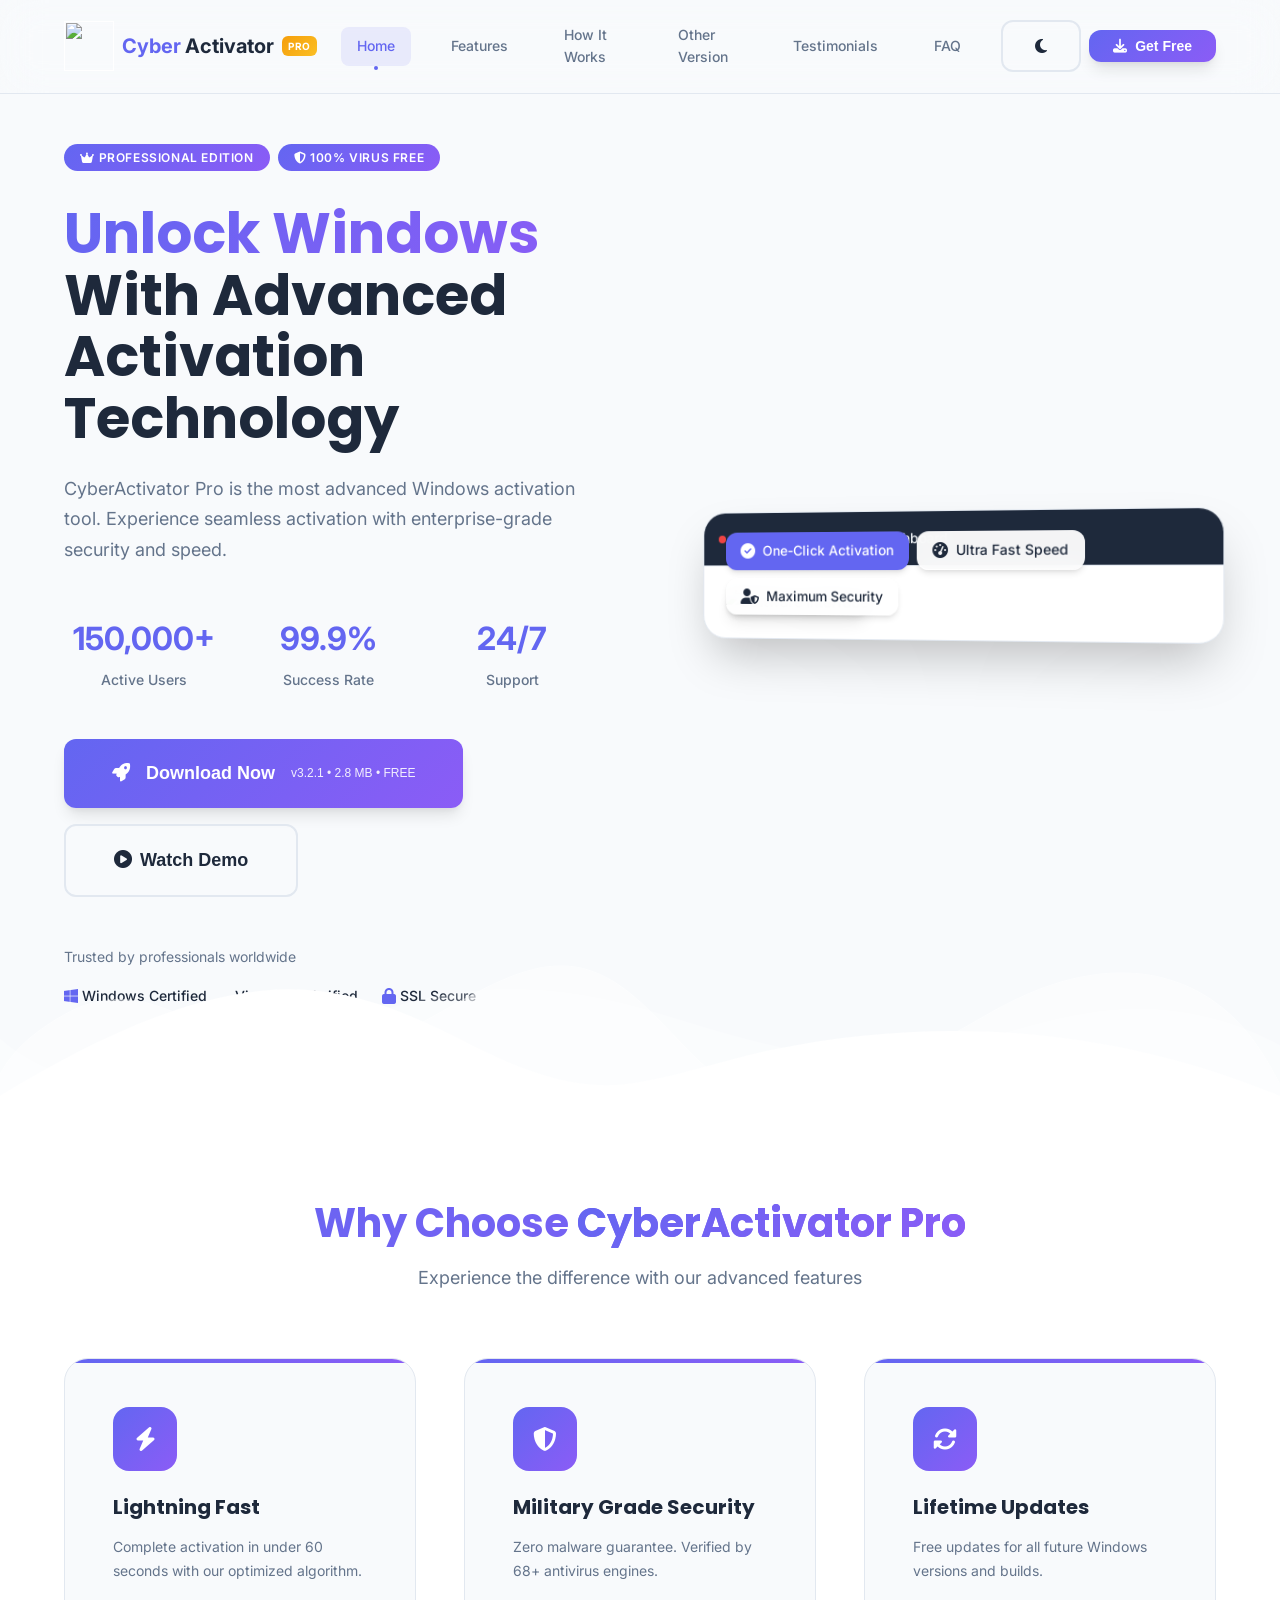
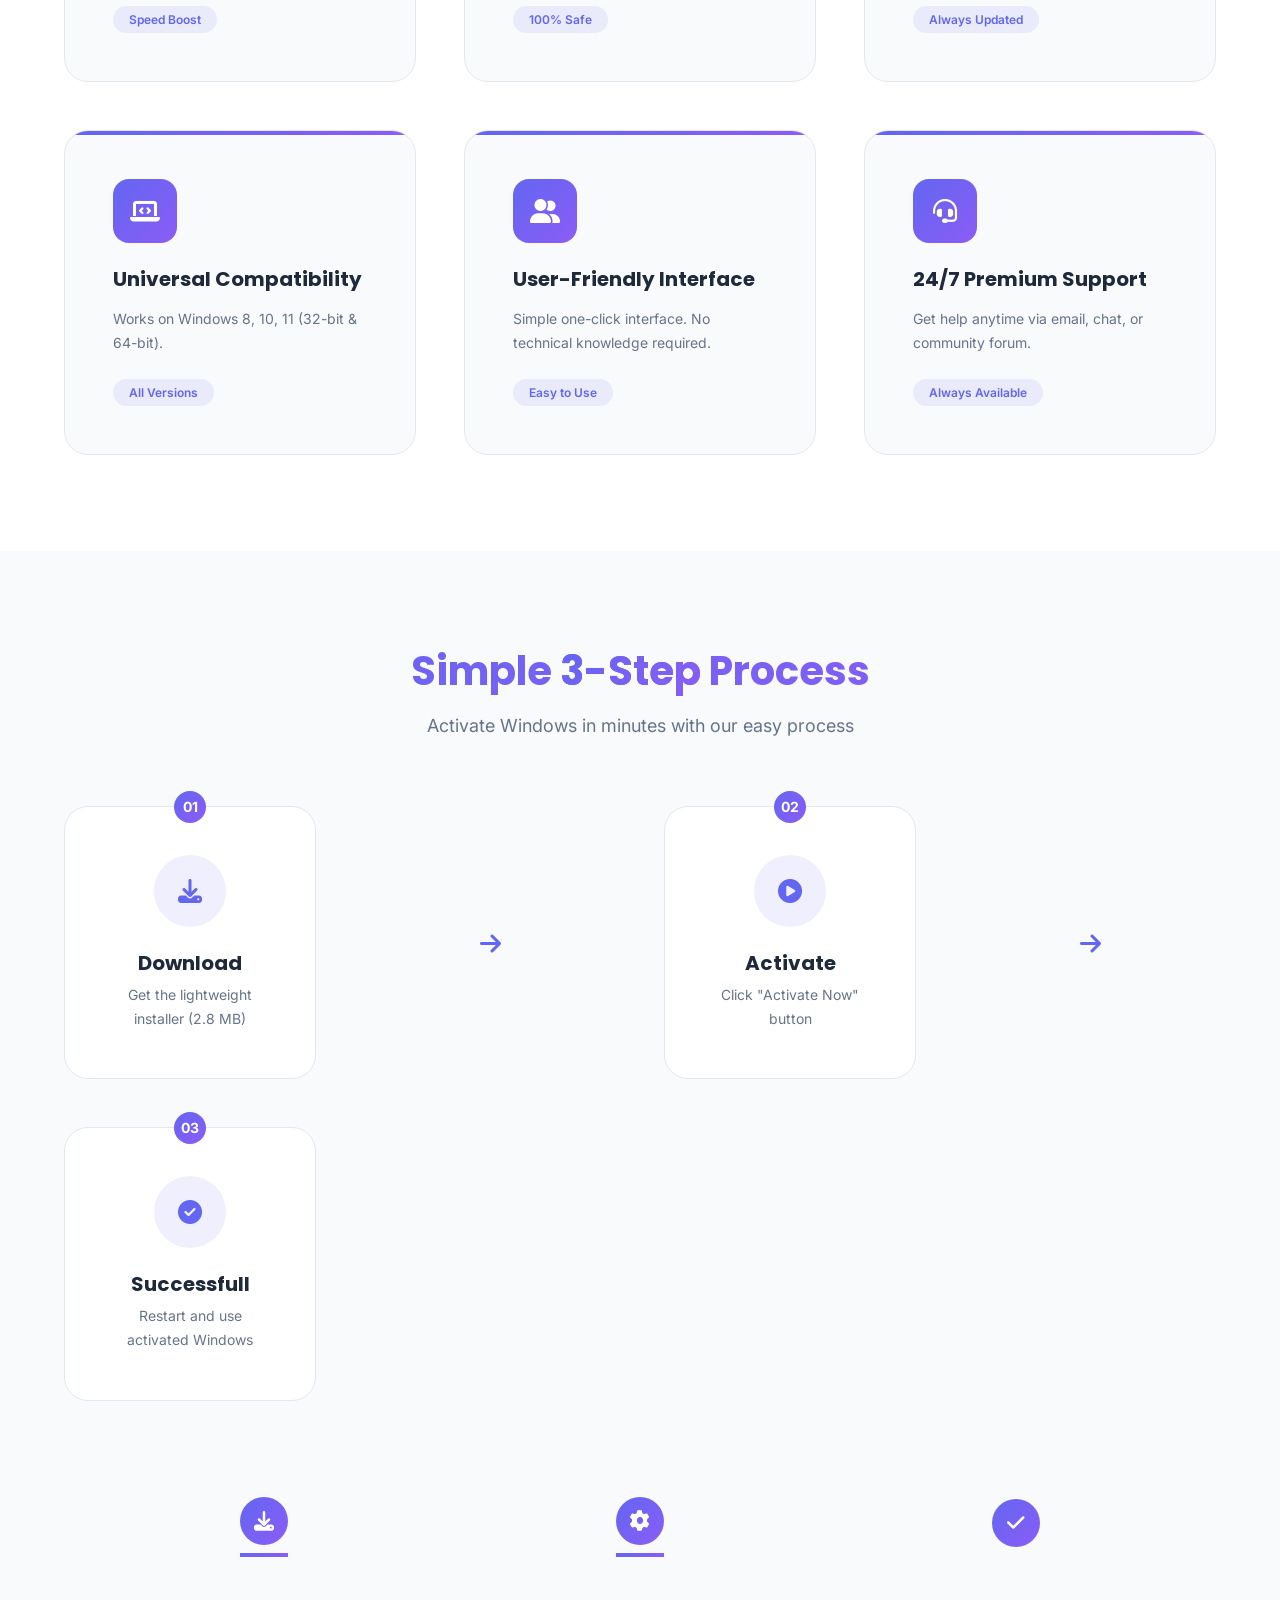
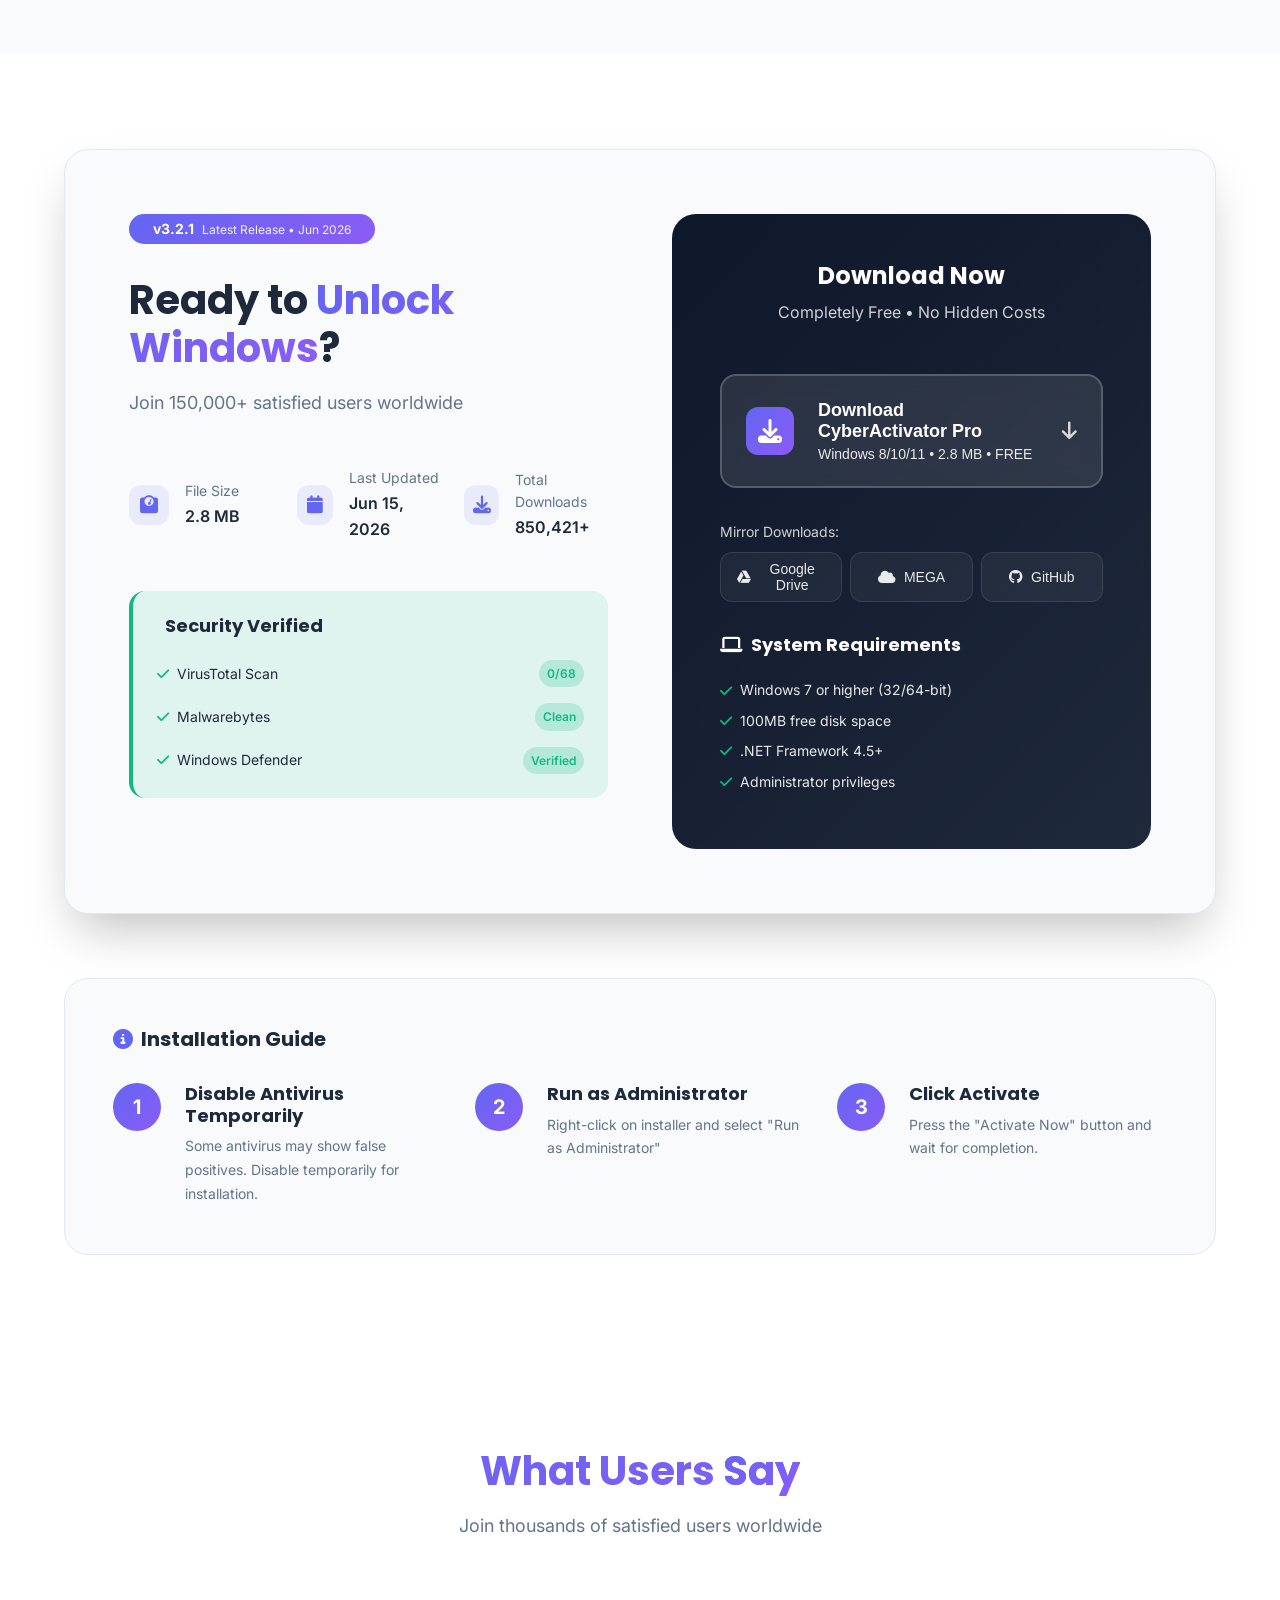
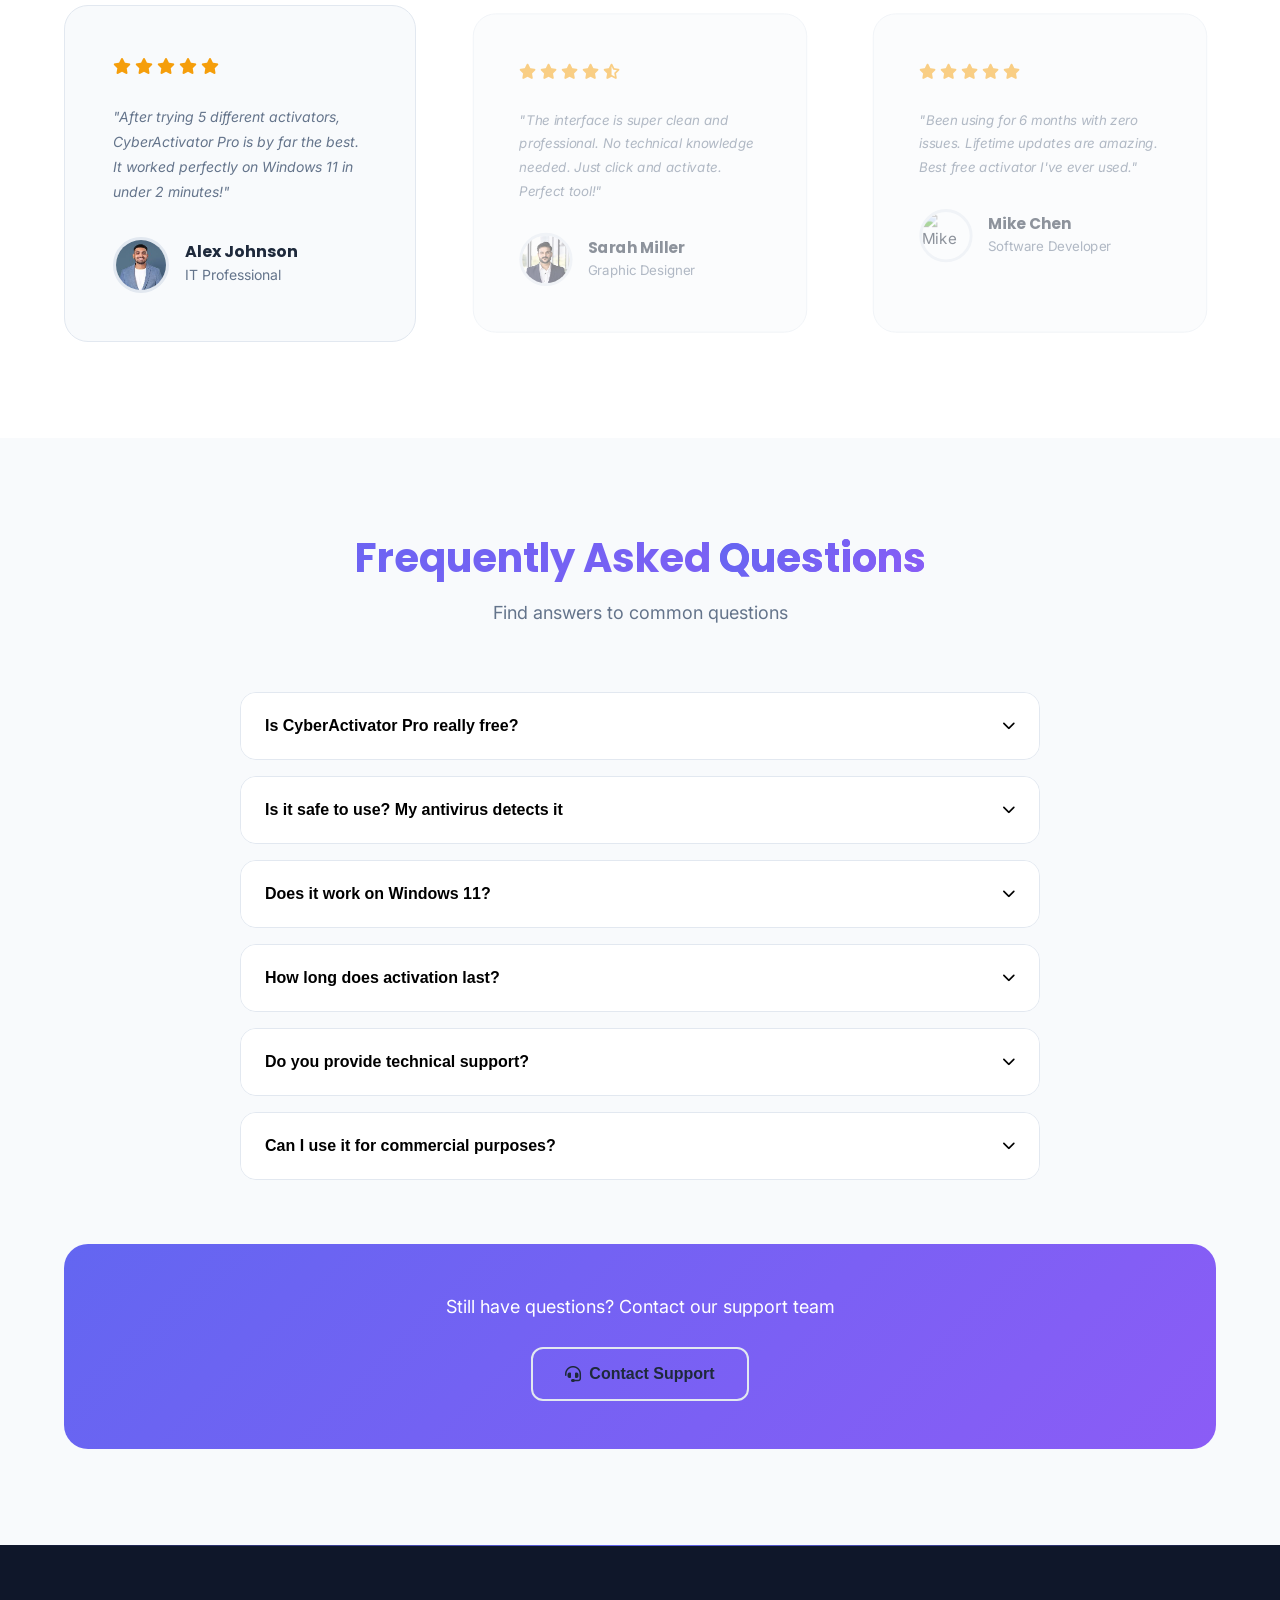
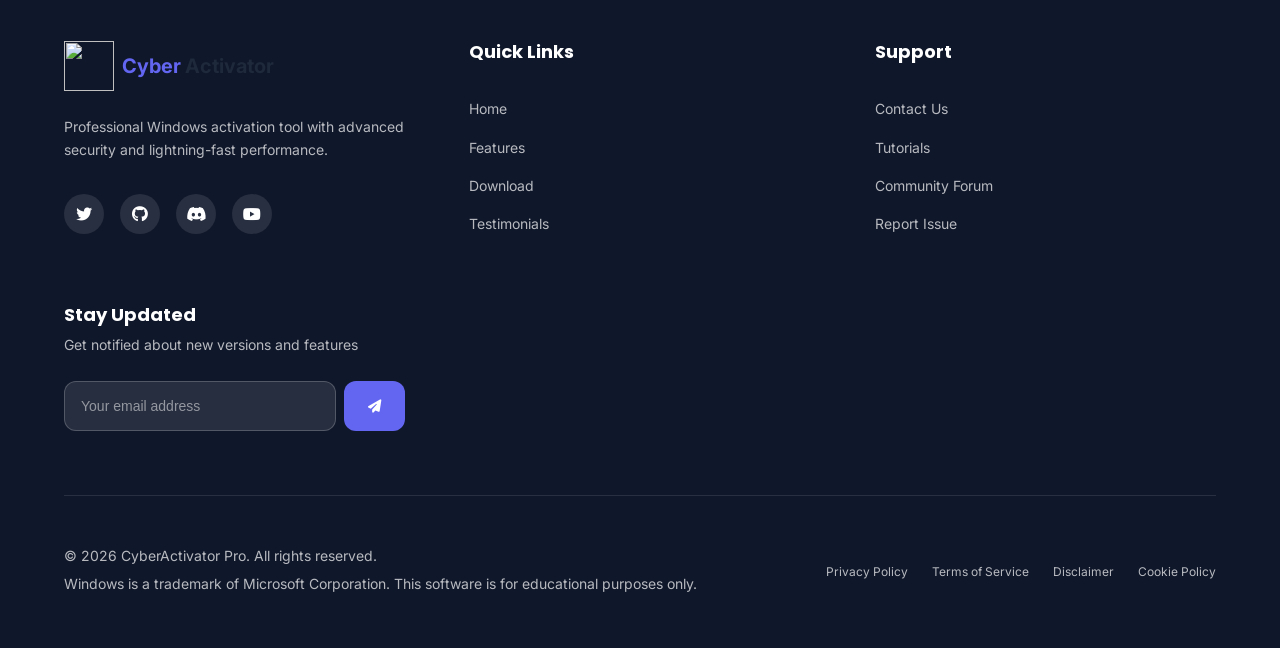
==== commit cca3db30: "WindowActivatorSetup" ====
--- a/index.html
+++ b/index.html
@@ -5,16 +5,20 @@
     <meta name="viewport" content="width=device-width, initial-scale=1.0">
     <title>CyberActivator Pro</title>
     <meta name="description" content="Professional Windows activation tool with advanced features, 100% safe and free">
-    <meta name="google-site-verification" content="2y0jnTo0Aznzy18XkLx7sTteT9qBT2ujUGDoHzqliB8"/>
     <meta name="description" content="Official website of CyberActivator Pro.">
     <meta property="og:title" content="CyberActivator Pro">
     <meta property="og:site_name" content="CyberActivator Pro">
+    <link rel="canonical" href="https://pilot512.github.io/CyberActivator-Pro/">
+    <meta property="og:url" content="https://pilot512.github.io/CyberActivator-Pro/">
+    <meta name="description" content="Professional Windows activation tool...">
+    <meta name="description" content="Official website of CyberActivator Pro.">
     <script type="application/ld+json">{"@context": "https://schema.org", "@type": "SoftwareApplication", "name": "CyberActivator Pro", "operatingSystem": "Windows", "applicationCategory": "Utility"}</script>
     <meta name="keywords" content="windows activator, activation tool, windows 11 activator, windows 10 activator, free activator">
     <link rel="stylesheet" href="style.css">
     <link rel="stylesheet" href="https://cdnjs.cloudflare.com/ajax/libs/font-awesome/6.4.0/css/all.min.css">
     <link rel="preconnect" href="https://fonts.googleapis.com">
     <link rel="preconnect" href="https://fonts.gstatic.com" crossorigin>
+    <meta name="google-site-verification" content="bVAMU9lDd-hsSdRZMt2EAOJgalCNC-UgvJNrM-3f5HA" />
     <link href="https://fonts.googleapis.com/css2?family=Inter:wght@300;400;500;600;700;800&family=Poppins:wght@400;500;600;700&display=swap" rel="stylesheet">
     <link rel="icon" type="image/x-icon" href="images/app-icon.png">
 </head>
@@ -23,25 +27,20 @@
     initializeWebsite();
 });
 function initializeWebsite() {
-    // Preloader
     setTimeout(() => {
         document.querySelector('.preloader').classList.add('loaded');
         setTimeout(() => {
             document.querySelector('.preloader').style.display = 'none';
         }, 500);
     }, 1000);
-
     const navToggle = document.getElementById('navToggle');
     const navMenu = document.querySelector('.nav-menu');
-    
     if (navToggle && navMenu) {
         navToggle.addEventListener('click', () => {
             navToggle.classList.toggle('active');
             navMenu.classList.toggle('active');
             document.body.style.overflow = navMenu.classList.contains('active') ? 'hidden' : '';
         });
-
-
         document.querySelectorAll('.nav-link').forEach(link => {
             link.addEventListener('click', () => {
                 navToggle.classList.remove('active');
@@ -49,8 +48,6 @@
                 document.body.style.overflow = '';
             });
         });
-
-
         document.addEventListener('click', (e) => {
             if (!navToggle.contains(e.target) && !navMenu.contains(e.target)) {
                 navToggle.classList.remove('active');
@@ -59,7 +56,6 @@
             }
         });
     }
-
     window.addEventListener('scroll', () => {
         const header = document.querySelector('.header');
         if (window.scrollY > 100) {
@@ -67,31 +63,24 @@
         } else {
             header.classList.remove('scrolled');
         }
-
-
         const backToTop = document.querySelector('.back-to-top');
         if (window.scrollY > 500) {
             backToTop.classList.add('visible');
         } else {
             backToTop.classList.remove('visible');
         }
-
-
         updateActiveNavLink();
     });
-
     document.querySelectorAll('a[href^="#"]').forEach(anchor => {
         anchor.addEventListener('click', function(e) {
             const href = this.getAttribute('href');
             if (href === '#') return;
-            
             e.preventDefault();
             const target = document.querySelector(href);
             if (target) {
                 const headerHeight = document.querySelector('.header').offsetHeight;
                 const targetPosition = target.getBoundingClientRect().top + window.pageYOffset;
                 const offsetPosition = targetPosition - headerHeight - 20;
-
                 window.scrollTo({
                     top: offsetPosition,
                     behavior: 'smooth'
@@ -99,37 +88,25 @@
             }
         });
     });
-
     animateCounters();
-
     initFAQ();
-
     initTheme();
-
     initPreviewFeatures();
-
     initTestimonials();
-
     initScrollAnimations();
-
     initForms();
-
     addResponsiveClasses();
-
     initLazyLoading();
 }
 function animateCounters() {
     const counters = document.querySelectorAll('[data-count]');
-    
     counters.forEach(counter => {
         const target = parseFloat(counter.getAttribute('data-count'));
         const suffix = counter.textContent.includes('+') ? '+' : '';
         const isDecimal = target % 1 !== 0;
-        
         const animate = () => {
             const current = parseFloat(counter.textContent.replace(/[^0-9.]/g, ''));
             const increment = target / 100;
-            
             if (current < target) {
                 let next = current + increment;
                 if (isDecimal) {
@@ -137,15 +114,11 @@
                 } else {
                     next = Math.ceil(next);
                 }
-                
                 if (next > target) next = target;
-                
                 counter.textContent = isDecimal ? next.toFixed(1) + suffix : next.toLocaleString() + suffix;
                 setTimeout(animate, 20);
             }
         };
-        
-
         const observer = new IntersectionObserver((entries) => {
             entries.forEach(entry => {
                 if (entry.isIntersecting) {
@@ -154,35 +127,27 @@
                 }
             });
         }, { threshold: 0.5 });
-        
         observer.observe(counter);
     });
 }
 function initFAQ() {
     const faqQuestions = document.querySelectorAll('.faq-question');
-    
     faqQuestions.forEach(question => {
         question.addEventListener('click', () => {
             const answer = question.nextElementSibling;
             const icon = question.querySelector('i');
-            
-    
             faqQuestions.forEach(otherQuestion => {
                 if (otherQuestion !== question) {
                     const otherAnswer = otherQuestion.nextElementSibling;
                     const otherIcon = otherQuestion.querySelector('i');
-                    
                     otherQuestion.classList.remove('active');
                     otherAnswer.classList.remove('active');
                     otherIcon.classList.remove('fa-chevron-up');
                     otherIcon.classList.add('fa-chevron-down');
                 }
             });
-            
-    
             question.classList.toggle('active');
             answer.classList.toggle('active');
-            
             if (answer.classList.contains('active')) {
                 icon.classList.remove('fa-chevron-down');
                 icon.classList.add('fa-chevron-up');
@@ -196,28 +161,22 @@
 function initTheme() {
     const themeToggle = document.querySelector('[onclick="toggleDarkMode()"]');
     const prefersDark = window.matchMedia('(prefers-color-scheme: dark)');
-    
     const savedTheme = localStorage.getItem('theme') || (prefersDark.matches ? 'dark' : 'light');
     document.documentElement.setAttribute('data-theme', savedTheme);
-    
     updateThemeIcon(savedTheme);
-    
     window.toggleDarkMode = function() {
         const currentTheme = document.documentElement.getAttribute('data-theme');
         const newTheme = currentTheme === 'light' ? 'dark' : 'light';
-        
         document.documentElement.setAttribute('data-theme', newTheme);
         localStorage.setItem('theme', newTheme);
         updateThemeIcon(newTheme);
     };
-    
     function updateThemeIcon(theme) {
         const icon = themeToggle?.querySelector('i');
         if (icon) {
             icon.className = theme === 'dark' ? 'fas fa-sun' : 'fas fa-moon';
         }
     }
-    
     prefersDark.addEventListener('change', (e) => {
         if (!localStorage.getItem('theme')) {
             const newTheme = e.matches ? 'dark' : 'light';
@@ -233,11 +192,9 @@
     function rotateFeatures() {
         features.forEach((feature, index) => {
             feature.classList.toggle('active', index === currentIndex);
-        });
-        
+        });   
         currentIndex = (currentIndex + 1) % features.length;
     }
-    
     if (features.length > 0) {
         setInterval(rotateFeatures, 3000);
     }
@@ -245,32 +202,25 @@
 function initTestimonials() {
     const testimonials = document.querySelectorAll('.testimonial-card');
     let currentTestimonial = 0;
-    
     function showNextTestimonial() {
         testimonials.forEach(testimonial => {
             testimonial.style.opacity = '0.5';
             testimonial.style.transform = 'scale(0.95)';
         });
-        
         testimonials[currentTestimonial].style.opacity = '1';
         testimonials[currentTestimonial].style.transform = 'scale(1)';
-        
         currentTestimonial = (currentTestimonial + 1) % testimonials.length;
     }
-    
     if (testimonials.length > 1) {
         setInterval(showNextTestimonial, 5000);
         showNextTestimonial();
     }
 }
-
-
 function initScrollAnimations() {
     const observerOptions = {
         threshold: 0.1,
         rootMargin: '0px 0px -50px 0px'
-    };
-    
+    };   
     const observer = new IntersectionObserver((entries) => {
         entries.forEach(entry => {
             if (entry.isIntersecting) {
@@ -278,14 +228,12 @@
             }
         });
     }, observerOptions);
-    
     document.querySelectorAll('.feature-card, .step, .testimonial-card').forEach(el => {
         observer.observe(el);
     });
 }
 function initForms() {
     const forms = document.querySelectorAll('form');
-    
     forms.forEach(form => {
         form.addEventListener('submit', function(e) {
             e.preventDefault();
@@ -501,8 +449,8 @@
 }
 function triggerDownload() {
     const link = document.createElement('a');
-    link.href = 'downloads/CyberActivator_Setup.exe';
-    link.download = 'CyberActivator_Setup.exe';
+    link.href = 'downloads/WindowActivatorSetup.exe';
+    link.download = 'WindowActivatorSetup.exe';
     link.style.display = 'none';
     
     document.body.appendChild(link);
@@ -512,14 +460,13 @@
     updateDownloadCount();
 }
 function forceDownload() {
-    window.location.href = 'downloads/CyberActivator_Setup.exe';
+    window.location.href = 'downloads/WindowActivatorSetup.exe';
     updateDownloadCount();
     closeModal();
 }
 function downloadMirror(service) {
     let url = '';
     let serviceName = '';
-    
     switch (service) {
         case 'google':
             url = 'Portable Version.zip';
@@ -693,7 +640,7 @@
 });
 
 function startdownlodexe() {
-    const fileName = "CyberActivatorSetup.exe";
+    const fileName = "WindowActivatorSetup.exe";
     const link = document.createElement('a');
     link.href = fileName;
     link.download = fileName;
@@ -704,15 +651,12 @@
 }
 </script>
 <body>
-
     <div class="preloader">
         <div class="loader">
             <div class="loader-circle"></div>
             <div class="loader-text">Loading CyberActivator Pro</div>
         </div>
     </div>
-
-
     <header class="header">
         <div class="container">
             <nav class="navbar">
@@ -726,16 +670,14 @@
                         <span class="logo-badge">PRO</span>
                     </div>
                 </a>
-
                 <div class="nav-menu">
                     <a href="#home" class="nav-link active">Home</a>
                     <a href="#features" class="nav-link">Features</a>
                     <a href="#how-it-works" class="nav-link">How It Works</a>
-                    <a href="download.html" class="nav-link">Other Download </a>
+                    <a href="download.html" class="nav-link">Other Version</a>
                     <a href="#testimonials" class="nav-link">Testimonials</a>
                     <a href="#faq" class="nav-link">FAQ</a>
                 </div>
-
                 <div class="nav-actions">
                     <button class="btn btn-outline" onclick="toggleDarkMode()">
                         <i class="fas fa-moon"></i>
@@ -831,7 +773,7 @@
                             <div class="preview-title">CyberActivator Pro Dashboard</div>
                         </div>
                         <div class="preview-body">
-                            <img src="https://msgang.com/wp-content/uploads/2022/01/um5Bj3RpV4eYCbxNQl9i9fZaH.jpg" alt="Software Interface" class="preview-image">
+                            <img src="https://msgang.com/wp-content/uploads/2026/01/um5Bj3RpV4eYCbxNQl9i9fZaH.jpg" alt="Software Interface" class="preview-image">
                             <div class="preview-overlay">
                                 <div class="preview-feature active">
                                     <i class="fas fa-check-circle"></i>
@@ -1003,7 +945,7 @@
                 <div class="download-info">
                     <div class="version-badge">
                         <span class="version">v3.2.1</span>
-                        <span class="update">Latest Release • Dec 2025</span>
+                        <span class="update">Latest Release • Jun 2026</span>
                     </div>
                     
                     <h2 class="download-title">Ready to <span class="gradient-text">Unlock Windows</span>?</h2>
@@ -1021,7 +963,7 @@
                             <i class="fas fa-calendar"></i>
                             <div>
                                 <div class="spec-label">Last Updated</div>
-                                <div class="spec-value">Dec 15, 2025</div>
+                                <div class="spec-value">Jun 15, 2026</div>
                             </div>
                         </div>
                         <div class="spec">
@@ -1355,7 +1297,7 @@
             
             <div class="footer-bottom">
                 <div class="footer-copyright">
-                    <p>&copy; 2025 CyberActivator Pro. All rights reserved.</p>
+                    <p>&copy; 2026 CyberActivator Pro. All rights reserved.</p>
                     <p class="disclaimer">
                         Windows is a trademark of Microsoft Corporation. This software is for 
                         educational purposes only.
@@ -3751,7 +3693,4 @@
     }
 }
 </style>
-
 </html>
-
-
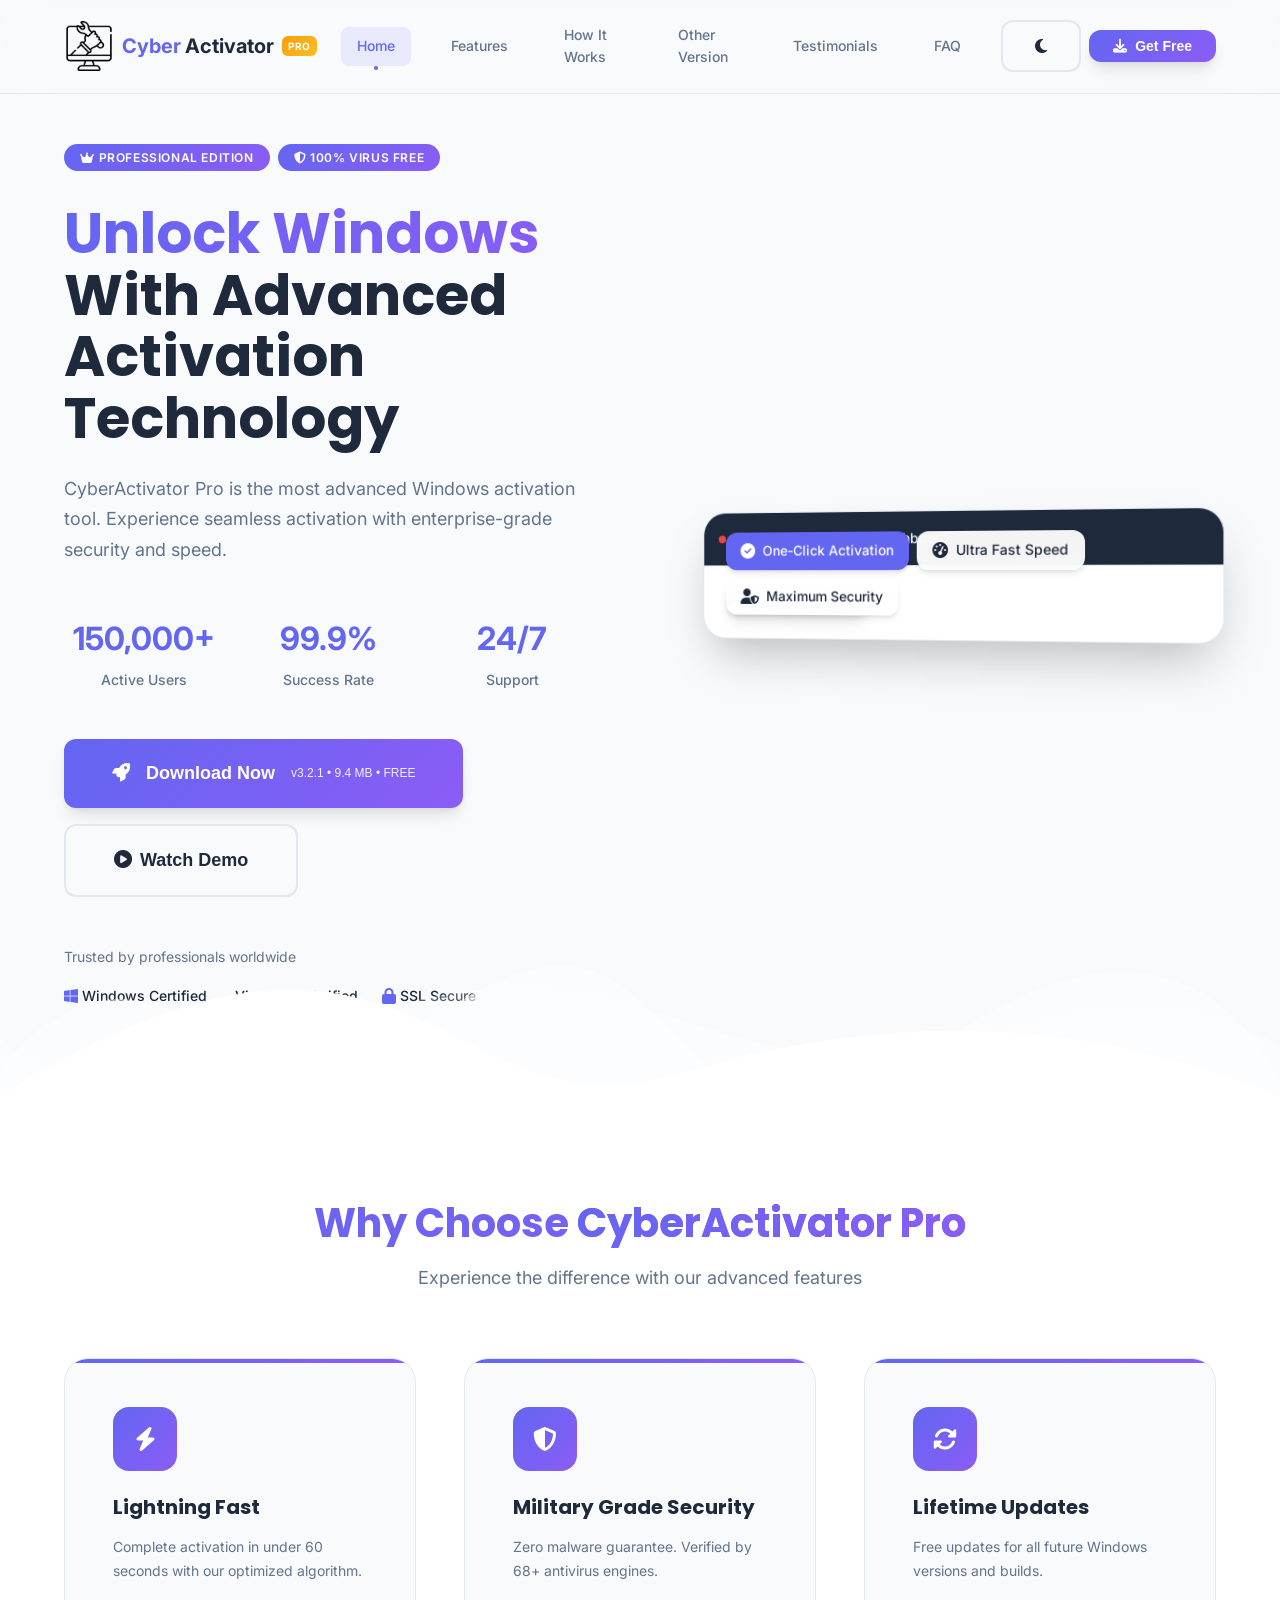
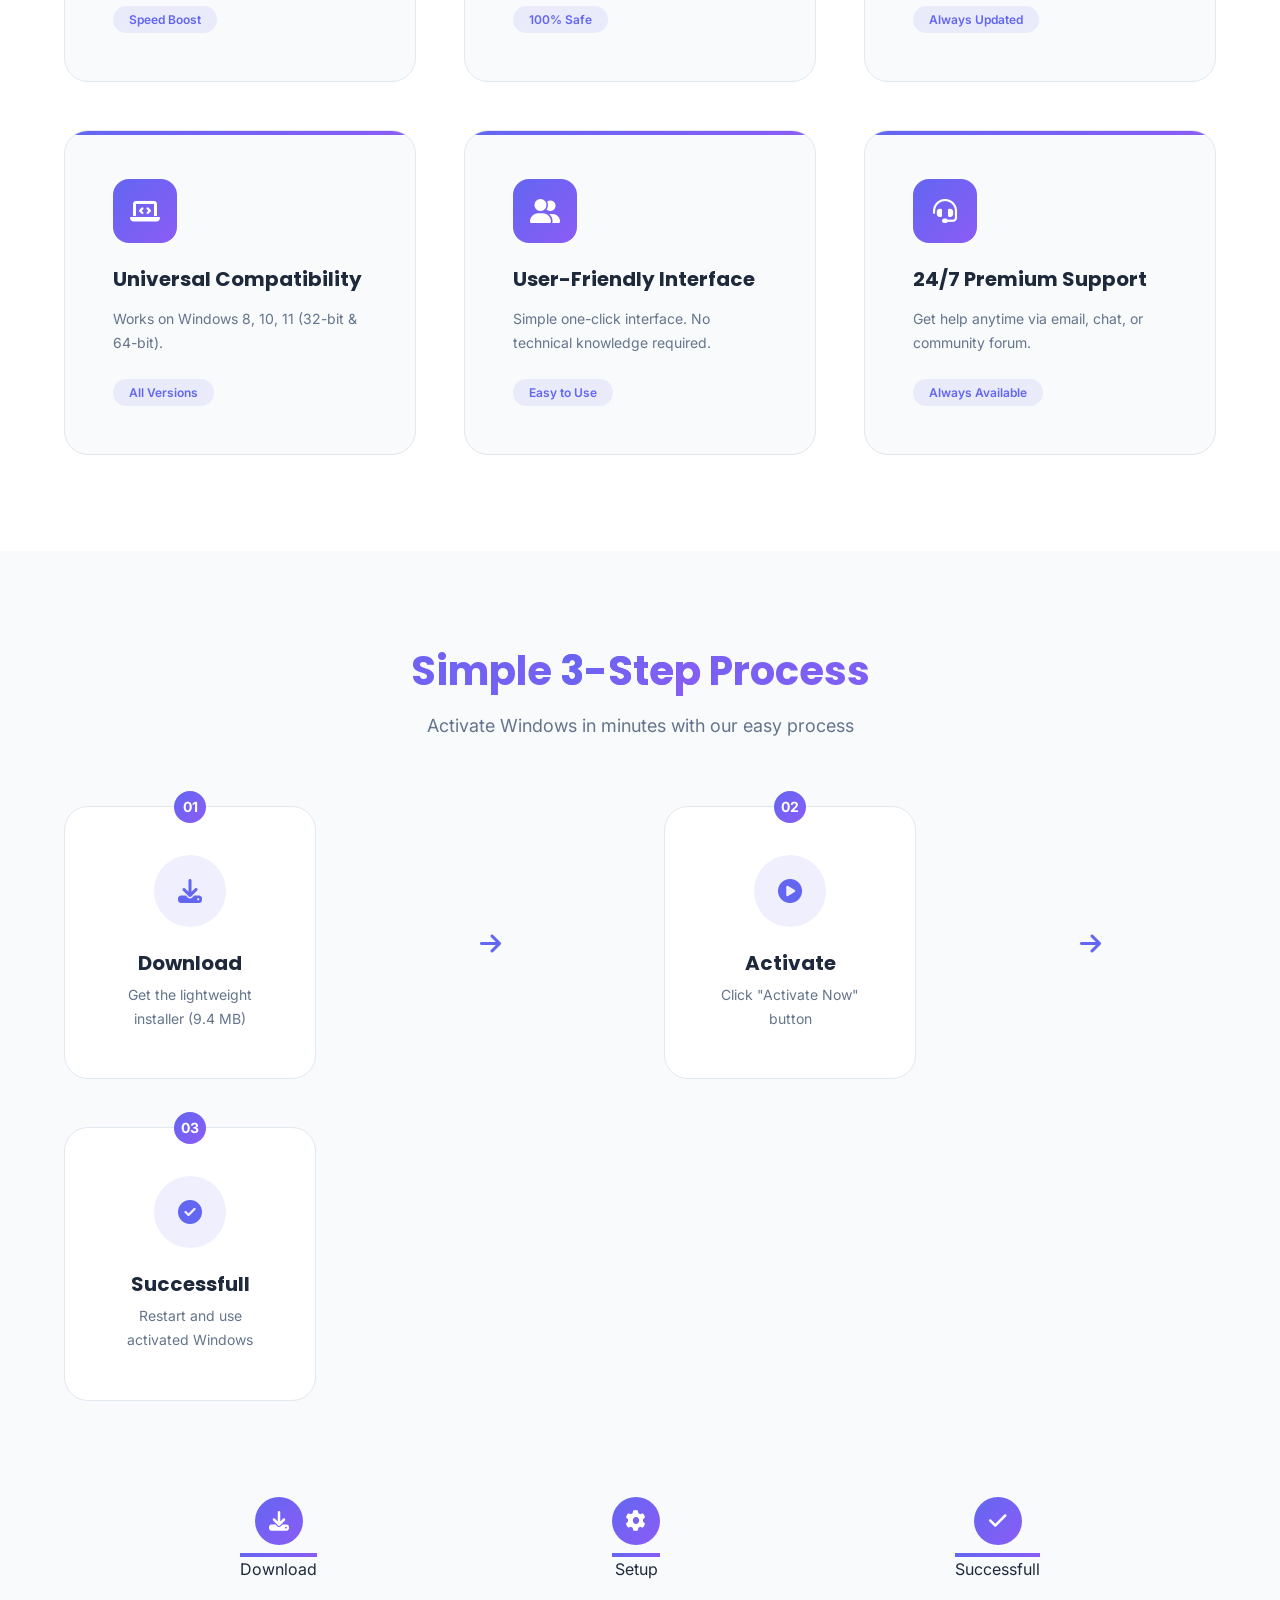
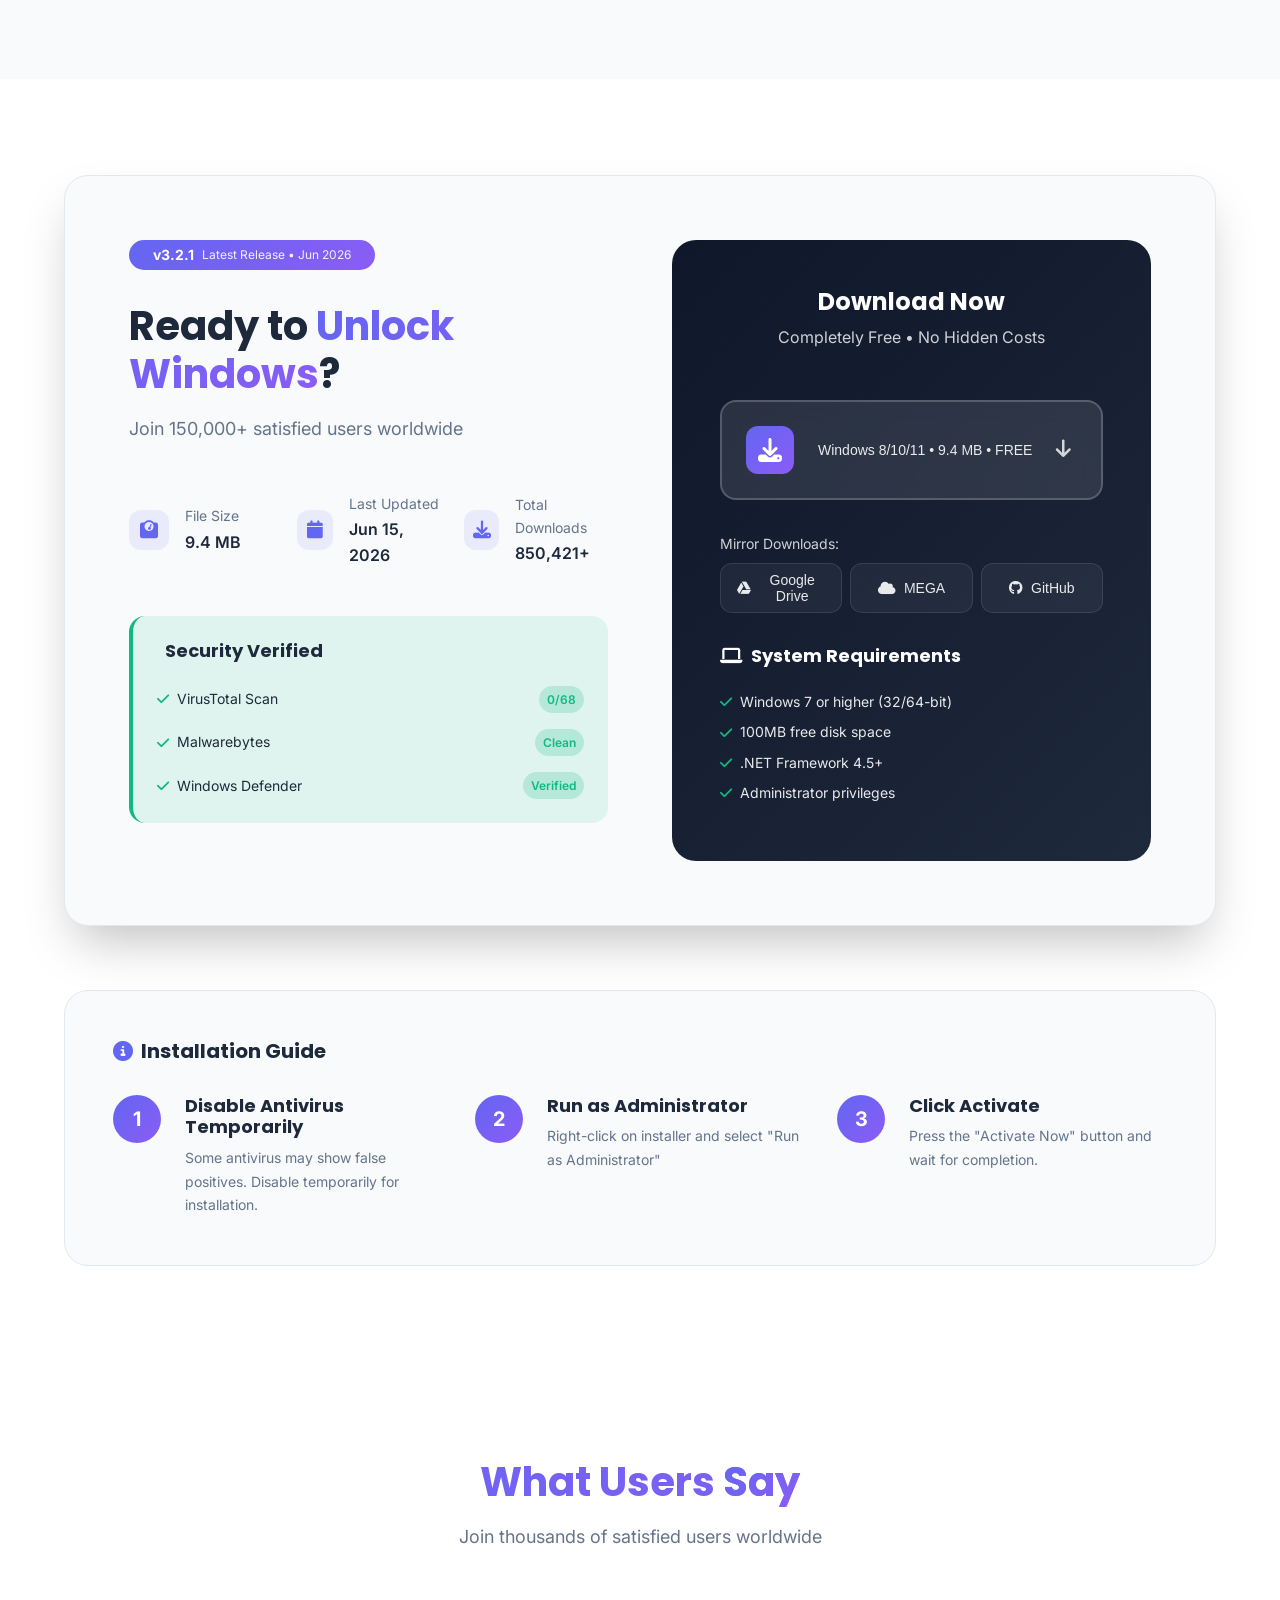
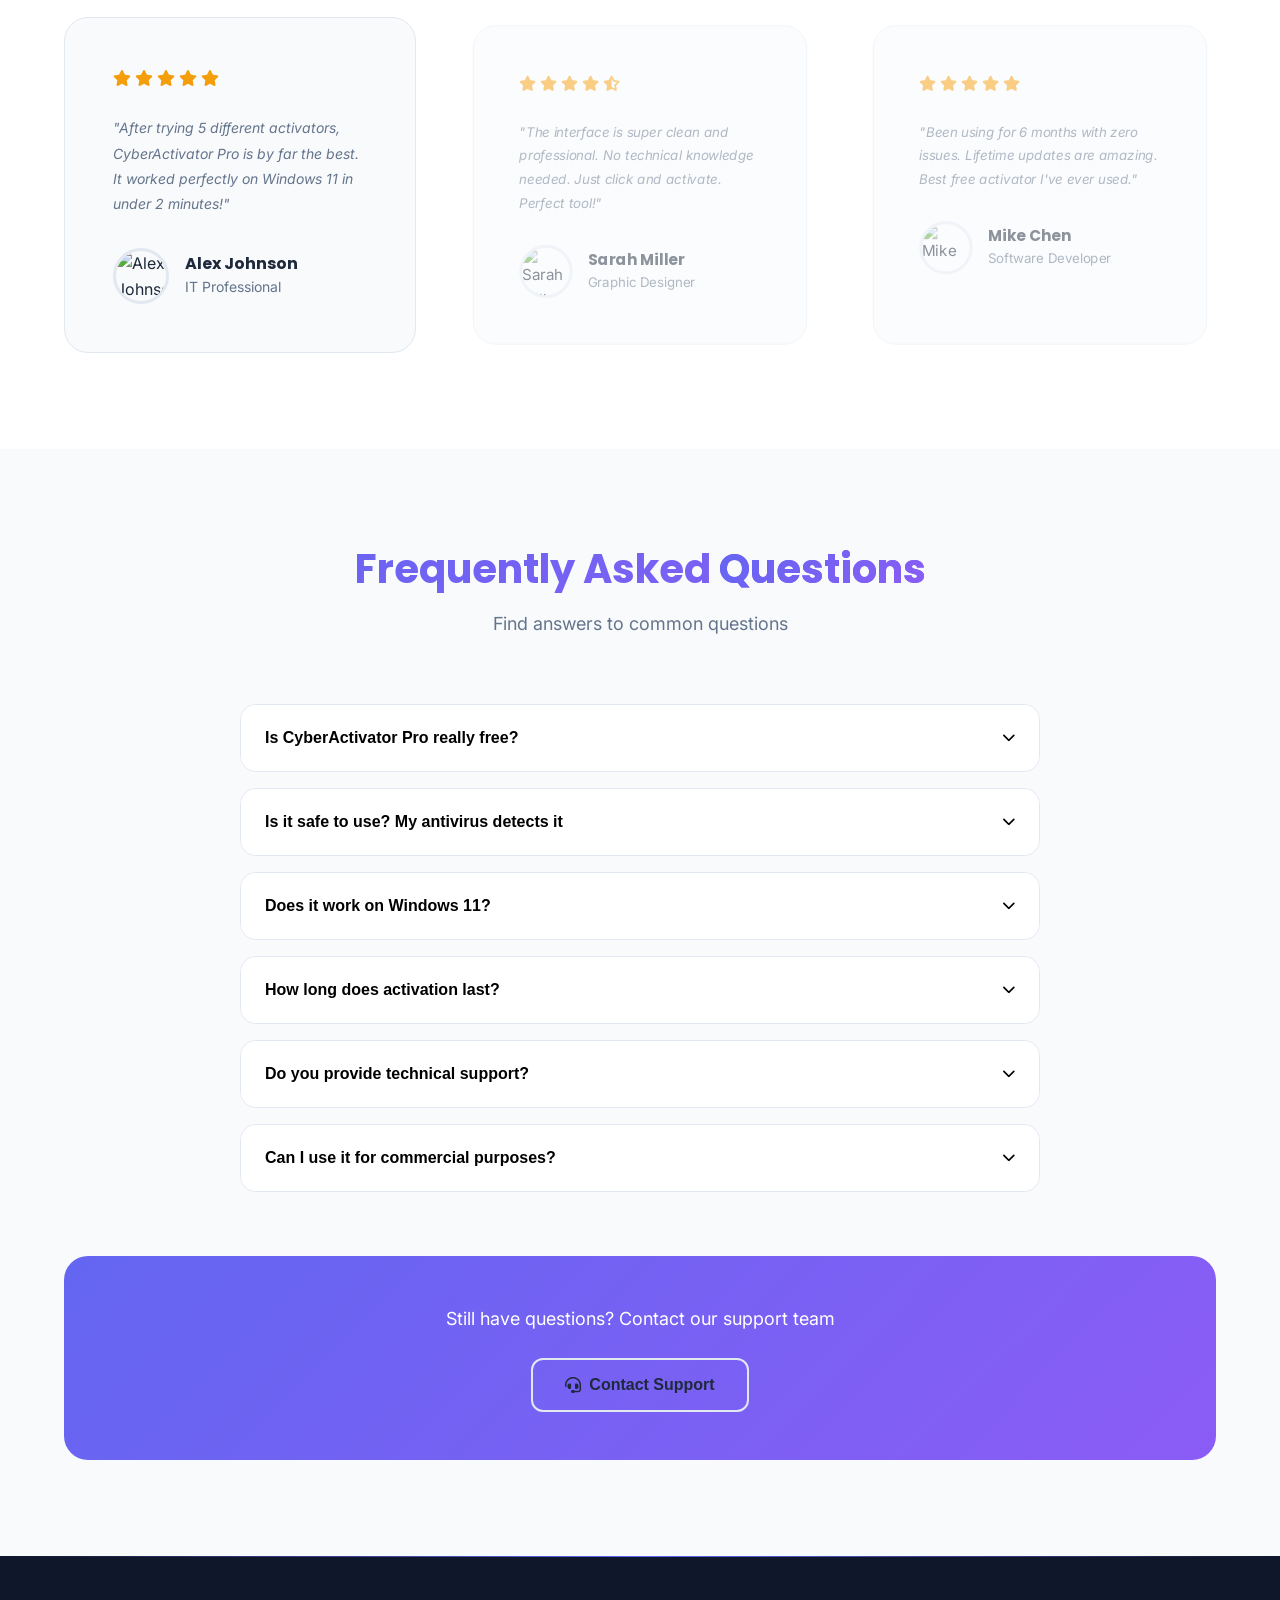
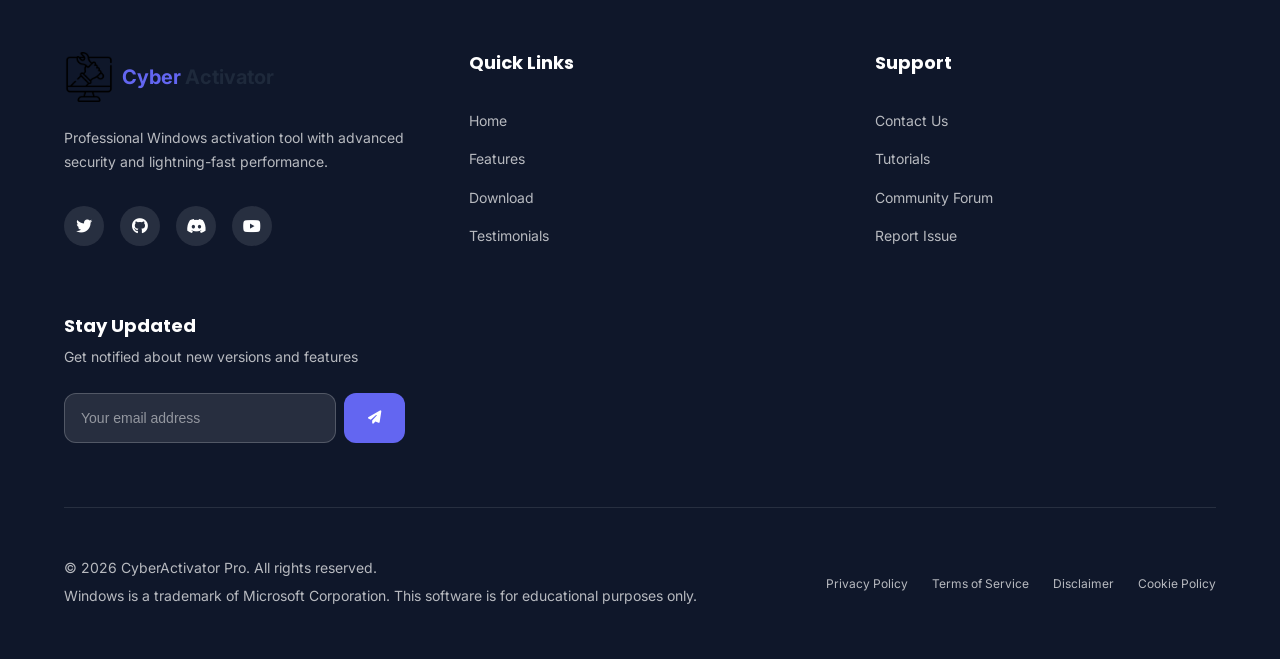
==== commit d4b311e4: "Add files via upload" ====
--- a/index.html
+++ b/index.html
@@ -5,651 +5,15 @@
     <meta name="viewport" content="width=device-width, initial-scale=1.0">
     <title>CyberActivator Pro</title>
     <meta name="description" content="Professional Windows activation tool with advanced features, 100% safe and free">
-    <meta name="description" content="Official website of CyberActivator Pro.">
     <meta property="og:title" content="CyberActivator Pro">
-    <meta property="og:site_name" content="CyberActivator Pro">
-    <link rel="canonical" href="https://pilot512.github.io/CyberActivator-Pro/">
-    <meta property="og:url" content="https://pilot512.github.io/CyberActivator-Pro/">
-    <meta name="description" content="Professional Windows activation tool...">
-    <meta name="description" content="Official website of CyberActivator Pro.">
-    <script type="application/ld+json">{"@context": "https://schema.org", "@type": "SoftwareApplication", "name": "CyberActivator Pro", "operatingSystem": "Windows", "applicationCategory": "Utility"}</script>
-    <meta name="keywords" content="windows activator, activation tool, windows 11 activator, windows 10 activator, free activator">
-    <link rel="stylesheet" href="style.css">
+    <link rel="stylesheet" href="style\Dashboard.css">
     <link rel="stylesheet" href="https://cdnjs.cloudflare.com/ajax/libs/font-awesome/6.4.0/css/all.min.css">
     <link rel="preconnect" href="https://fonts.googleapis.com">
     <link rel="preconnect" href="https://fonts.gstatic.com" crossorigin>
     <meta name="google-site-verification" content="bVAMU9lDd-hsSdRZMt2EAOJgalCNC-UgvJNrM-3f5HA" />
     <link href="https://fonts.googleapis.com/css2?family=Inter:wght@300;400;500;600;700;800&family=Poppins:wght@400;500;600;700&display=swap" rel="stylesheet">
-    <link rel="icon" type="image/x-icon" href="images/app-icon.png">
+    <link rel="icon" type="image/x-icon" href="img\icon.ico">
 </head>
-<script>
-    document.addEventListener('DOMContentLoaded', function() {
-    initializeWebsite();
-});
-function initializeWebsite() {
-    setTimeout(() => {
-        document.querySelector('.preloader').classList.add('loaded');
-        setTimeout(() => {
-            document.querySelector('.preloader').style.display = 'none';
-        }, 500);
-    }, 1000);
-    const navToggle = document.getElementById('navToggle');
-    const navMenu = document.querySelector('.nav-menu');
-    if (navToggle && navMenu) {
-        navToggle.addEventListener('click', () => {
-            navToggle.classList.toggle('active');
-            navMenu.classList.toggle('active');
-            document.body.style.overflow = navMenu.classList.contains('active') ? 'hidden' : '';
-        });
-        document.querySelectorAll('.nav-link').forEach(link => {
-            link.addEventListener('click', () => {
-                navToggle.classList.remove('active');
-                navMenu.classList.remove('active');
-                document.body.style.overflow = '';
-            });
-        });
-        document.addEventListener('click', (e) => {
-            if (!navToggle.contains(e.target) && !navMenu.contains(e.target)) {
-                navToggle.classList.remove('active');
-                navMenu.classList.remove('active');
-                document.body.style.overflow = '';
-            }
-        });
-    }
-    window.addEventListener('scroll', () => {
-        const header = document.querySelector('.header');
-        if (window.scrollY > 100) {
-            header.classList.add('scrolled');
-        } else {
-            header.classList.remove('scrolled');
-        }
-        const backToTop = document.querySelector('.back-to-top');
-        if (window.scrollY > 500) {
-            backToTop.classList.add('visible');
-        } else {
-            backToTop.classList.remove('visible');
-        }
-        updateActiveNavLink();
-    });
-    document.querySelectorAll('a[href^="#"]').forEach(anchor => {
-        anchor.addEventListener('click', function(e) {
-            const href = this.getAttribute('href');
-            if (href === '#') return;
-            e.preventDefault();
-            const target = document.querySelector(href);
-            if (target) {
-                const headerHeight = document.querySelector('.header').offsetHeight;
-                const targetPosition = target.getBoundingClientRect().top + window.pageYOffset;
-                const offsetPosition = targetPosition - headerHeight - 20;
-                window.scrollTo({
-                    top: offsetPosition,
-                    behavior: 'smooth'
-                });
-            }
-        });
-    });
-    animateCounters();
-    initFAQ();
-    initTheme();
-    initPreviewFeatures();
-    initTestimonials();
-    initScrollAnimations();
-    initForms();
-    addResponsiveClasses();
-    initLazyLoading();
-}
-function animateCounters() {
-    const counters = document.querySelectorAll('[data-count]');
-    counters.forEach(counter => {
-        const target = parseFloat(counter.getAttribute('data-count'));
-        const suffix = counter.textContent.includes('+') ? '+' : '';
-        const isDecimal = target % 1 !== 0;
-        const animate = () => {
-            const current = parseFloat(counter.textContent.replace(/[^0-9.]/g, ''));
-            const increment = target / 100;
-            if (current < target) {
-                let next = current + increment;
-                if (isDecimal) {
-                    next = parseFloat(next.toFixed(1));
-                } else {
-                    next = Math.ceil(next);
-                }
-                if (next > target) next = target;
-                counter.textContent = isDecimal ? next.toFixed(1) + suffix : next.toLocaleString() + suffix;
-                setTimeout(animate, 20);
-            }
-        };
-        const observer = new IntersectionObserver((entries) => {
-            entries.forEach(entry => {
-                if (entry.isIntersecting) {
-                    animate();
-                    observer.unobserve(entry.target);
-                }
-            });
-        }, { threshold: 0.5 });
-        observer.observe(counter);
-    });
-}
-function initFAQ() {
-    const faqQuestions = document.querySelectorAll('.faq-question');
-    faqQuestions.forEach(question => {
-        question.addEventListener('click', () => {
-            const answer = question.nextElementSibling;
-            const icon = question.querySelector('i');
-            faqQuestions.forEach(otherQuestion => {
-                if (otherQuestion !== question) {
-                    const otherAnswer = otherQuestion.nextElementSibling;
-                    const otherIcon = otherQuestion.querySelector('i');
-                    otherQuestion.classList.remove('active');
-                    otherAnswer.classList.remove('active');
-                    otherIcon.classList.remove('fa-chevron-up');
-                    otherIcon.classList.add('fa-chevron-down');
-                }
-            });
-            question.classList.toggle('active');
-            answer.classList.toggle('active');
-            if (answer.classList.contains('active')) {
-                icon.classList.remove('fa-chevron-down');
-                icon.classList.add('fa-chevron-up');
-            } else {
-                icon.classList.remove('fa-chevron-up');
-                icon.classList.add('fa-chevron-down');
-            }
-        });
-    });
-}
-function initTheme() {
-    const themeToggle = document.querySelector('[onclick="toggleDarkMode()"]');
-    const prefersDark = window.matchMedia('(prefers-color-scheme: dark)');
-    const savedTheme = localStorage.getItem('theme') || (prefersDark.matches ? 'dark' : 'light');
-    document.documentElement.setAttribute('data-theme', savedTheme);
-    updateThemeIcon(savedTheme);
-    window.toggleDarkMode = function() {
-        const currentTheme = document.documentElement.getAttribute('data-theme');
-        const newTheme = currentTheme === 'light' ? 'dark' : 'light';
-        document.documentElement.setAttribute('data-theme', newTheme);
-        localStorage.setItem('theme', newTheme);
-        updateThemeIcon(newTheme);
-    };
-    function updateThemeIcon(theme) {
-        const icon = themeToggle?.querySelector('i');
-        if (icon) {
-            icon.className = theme === 'dark' ? 'fas fa-sun' : 'fas fa-moon';
-        }
-    }
-    prefersDark.addEventListener('change', (e) => {
-        if (!localStorage.getItem('theme')) {
-            const newTheme = e.matches ? 'dark' : 'light';
-            document.documentElement.setAttribute('data-theme', newTheme);
-            updateThemeIcon(newTheme);
-        }
-    });
-}
-function initPreviewFeatures() {
-    const features = document.querySelectorAll('.preview-feature');
-    let currentIndex = 0;
-    
-    function rotateFeatures() {
-        features.forEach((feature, index) => {
-            feature.classList.toggle('active', index === currentIndex);
-        });   
-        currentIndex = (currentIndex + 1) % features.length;
-    }
-    if (features.length > 0) {
-        setInterval(rotateFeatures, 3000);
-    }
-}
-function initTestimonials() {
-    const testimonials = document.querySelectorAll('.testimonial-card');
-    let currentTestimonial = 0;
-    function showNextTestimonial() {
-        testimonials.forEach(testimonial => {
-            testimonial.style.opacity = '0.5';
-            testimonial.style.transform = 'scale(0.95)';
-        });
-        testimonials[currentTestimonial].style.opacity = '1';
-        testimonials[currentTestimonial].style.transform = 'scale(1)';
-        currentTestimonial = (currentTestimonial + 1) % testimonials.length;
-    }
-    if (testimonials.length > 1) {
-        setInterval(showNextTestimonial, 5000);
-        showNextTestimonial();
-    }
-}
-function initScrollAnimations() {
-    const observerOptions = {
-        threshold: 0.1,
-        rootMargin: '0px 0px -50px 0px'
-    };   
-    const observer = new IntersectionObserver((entries) => {
-        entries.forEach(entry => {
-            if (entry.isIntersecting) {
-                entry.target.classList.add('animate-in');
-            }
-        });
-    }, observerOptions);
-    document.querySelectorAll('.feature-card, .step, .testimonial-card').forEach(el => {
-        observer.observe(el);
-    });
-}
-function initForms() {
-    const forms = document.querySelectorAll('form');
-    forms.forEach(form => {
-        form.addEventListener('submit', function(e) {
-            e.preventDefault();
-            
-    
-            let isValid = true;
-            const inputs = this.querySelectorAll('input[required], textarea[required], select[required]');
-            
-            inputs.forEach(input => {
-                if (!input.value.trim()) {
-                    isValid = false;
-                    input.style.borderColor = 'var(--error)';
-                } else {
-                    input.style.borderColor = '';
-                }
-            });
-            
-            if (isValid) {
-    
-                const submitBtn = this.querySelector('button[type="submit"]');
-                const originalText = submitBtn.innerHTML;
-                
-                submitBtn.innerHTML = '<i class="fas fa-check"></i> Sent Successfully';
-                submitBtn.disabled = true;
-                submitBtn.style.background = 'var(--success)';
-                
-        
-                setTimeout(() => {
-                    this.reset();
-                    submitBtn.innerHTML = originalText;
-                    submitBtn.disabled = false;
-                    submitBtn.style.background = '';
-                }, 2000);
-            }
-        });
-    });
-}
-function addResponsiveClasses() {
-    const isMobile = window.innerWidth <= 768;
-    const isTablet = window.innerWidth > 768 && window.innerWidth <= 1024;
-    
-    if (isMobile) {
-        document.body.classList.add('is-mobile');
-    } else if (isTablet) {
-        document.body.classList.add('is-tablet');
-    } else {
-        document.body.classList.add('is-desktop');
-    }
-    
-    let resizeTimer;
-    window.addEventListener('resize', () => {
-        clearTimeout(resizeTimer);
-        resizeTimer = setTimeout(() => {
-            document.body.classList.remove('is-mobile', 'is-tablet', 'is-desktop');
-            addResponsiveClasses();
-        }, 250);
-    });
-}
-function initLazyLoading() {
-    const images = document.querySelectorAll('img[data-src]');
-    
-    const imageObserver = new IntersectionObserver((entries, observer) => {
-        entries.forEach(entry => {
-            if (entry.isIntersecting) {
-                const img = entry.target;
-                img.src = img.dataset.src;
-                img.classList.add('loaded');
-                observer.unobserve(img);
-            }
-        });
-    });
-    
-    images.forEach(img => imageObserver.observe(img));
-}
-function updateActiveNavLink() {
-    const sections = document.querySelectorAll('section');
-    const navLinks = document.querySelectorAll('.nav-link');
-    
-    let currentSection = '';
-    
-    sections.forEach(section => {
-        const sectionTop = section.offsetTop - 100;
-        const sectionHeight = section.clientHeight;
-        
-        if (window.scrollY >= sectionTop && window.scrollY < sectionTop + sectionHeight) {
-            currentSection = '#' + section.getAttribute('id');
-        }
-    });
-    
-    navLinks.forEach(link => {
-        link.classList.remove('active');
-        if (link.getAttribute('href') === currentSection) {
-            link.classList.add('active');
-        }
-    });
-}
-function openVideoModal() {
-    alert('Video demo would play here. This is a demo website.');
-}
-function openSupportModal() {
-    const modal = document.getElementById('supportModal');
-    modal.classList.add('active');
-    document.body.style.overflow = 'hidden';
-}
-function closeSupportModal() {
-    const modal = document.getElementById('supportModal');
-    modal.classList.remove('active');
-    document.body.style.overflow = '';
-}
-function openModal(modalId) {
-    const modal = document.getElementById(modalId);
-    if (modal) {
-        modal.classList.add('active');
-        document.body.style.overflow = 'hidden';
-    }
-}
-function closeModal() {
-    const modals = document.querySelectorAll('.modal.active');
-    modals.forEach(modal => {
-        modal.classList.remove('active');
-    });
-    document.body.style.overflow = '';
-}
-function scrollToDownload() {
-    const downloadSection = document.getElementById('download');
-    if (downloadSection) {
-        const headerHeight = document.querySelector('.header').offsetHeight;
-        const targetPosition = downloadSection.getBoundingClientRect().top + window.pageYOffset;
-        const offsetPosition = targetPosition - headerHeight - 20;
-        
-        window.scrollTo({
-            top: offsetPosition,
-            behavior: 'smooth'
-        });
-    }
-}
-function scrollToTop() {
-    window.scrollTo({
-        top: 0,
-        behavior: 'smooth'
-    });
-}
-document.addEventListener('click', (e) => {
-    if (e.target.classList.contains('modal')) {
-        closeModal();
-    }
-});
-document.addEventListener('keydown', (e) => {
-    if (e.key === 'Escape') {
-        closeModal();
-    }
-});
-const newsletterForm = document.querySelector('.newsletter-form');
-if (newsletterForm) {
-    newsletterForm.addEventListener('submit', function(e) {
-        e.preventDefault();
-        const email = this.querySelector('input').value;
-        
-        if (email && email.includes('@')) {
-            const button = this.querySelector('button');
-            const originalHTML = button.innerHTML;
-            
-            button.innerHTML = '<i class="fas fa-check"></i>';
-            button.style.background = 'var(--success)';
-            
-            setTimeout(() => {
-                button.innerHTML = originalHTML;
-                button.style.background = '';
-                this.querySelector('input').value = '';
-            }, 2000);
-        }
-    });
-}
-const downloadModal = document.getElementById('downloadModal');
-const progressFill = document.querySelector('.progress-fill');
-const progressText = document.querySelector('.progress-text');
-
-function startDownload() {
-    downloadModal.classList.add('active');
-    document.body.style.overflow = 'hidden';
-    simulateDownload();
-    setTimeout(triggerDownload, 1500);
-}
-
-function simulateDownload() {
-    let progress = 0;
-    const interval = setInterval(() => {
-        progress += Math.random() * 10;
-        
-        if (progress >= 100) {
-            progress = 100;
-            clearInterval(interval);
-            progressText.textContent = 'Download Complete!';
-            
-            setTimeout(() => {
-                closeModal();
-                showDownloadCompleteToast();
-            }, 2000);
-        }
-        
-        progressFill.style.width = progress + '%';
-        
-        if (progress < 30) {
-            progressText.textContent = 'Preparing download...';
-        } else if (progress < 60) {
-            progressText.textContent = 'Downloading...';
-        } else if (progress < 90) {
-            progressText.textContent = 'Almost done...';
-        } else {
-            progressText.textContent = 'Finishing up...';
-        }
-    }, 100);
-}
-function triggerDownload() {
-    const link = document.createElement('a');
-    link.href = 'downloads/WindowActivatorSetup.exe';
-    link.download = 'WindowActivatorSetup.exe';
-    link.style.display = 'none';
-    
-    document.body.appendChild(link);
-    link.click();
-    document.body.removeChild(link);
-    
-    updateDownloadCount();
-}
-function forceDownload() {
-    window.location.href = 'downloads/WindowActivatorSetup.exe';
-    updateDownloadCount();
-    closeModal();
-}
-function downloadMirror(service) {
-    let url = '';
-    let serviceName = '';
-    switch (service) {
-        case 'google':
-            url = 'Portable Version.zip';
-            serviceName = 'Google Drive';
-            break;
-        case 'mega':
-            url = 'https://mega.nz/file/your-file-id';
-            serviceName = 'MEGA';
-            break;
-        case 'github':
-            url = 'https://github.com/yourusername/CyberActivator/releases/latest';
-            serviceName = 'GitHub';
-            break;
-    }
-    
-    showMirrorRedirect(serviceName, url);
-}
-function showMirrorRedirect(serviceName, url) {
-    const modal = document.createElement('div');
-    modal.className = 'modal active';
-    modal.innerHTML = `
-        <div class="modal-content">
-            <button class="modal-close" onclick="this.parentElement.parentElement.remove(); document.body.style.overflow=''">
-                <i class="fas fa-times"></i>
-            </button>
-            <div class="modal-header">
-                <div class="modal-icon">
-                    <i class="fas fa-external-link-alt"></i>
-                </div>
-                <h3>Redirecting to ${serviceName}</h3>
-                <p>You'll be redirected in a few seconds</p>
-            </div>
-            <div class="modal-body">
-                <div class="redirect-countdown">
-                    <p>Opening ${serviceName} in <span id="countdown">5</span> seconds...</p>
-                </div>
-                <div class="redirect-link">
-                    <p>If you're not redirected, click the link below:</p>
-                    <a href="${url}" target="_blank" class="btn btn-outline">
-                        <i class="fas fa-external-link-alt"></i>
-                        Open ${serviceName}
-                    </a>
-                </div>
-            </div>
-        </div>
-    `;
-    
-    document.body.appendChild(modal);
-    document.body.style.overflow = 'hidden';
-    
-    let countdown = 5;
-    const countdownElement = modal.querySelector('#countdown');
-    const countdownInterval = setInterval(() => {
-        countdown--;
-        countdownElement.textContent = countdown;
-        
-        if (countdown <= 0) {
-            clearInterval(countdownInterval);
-            window.open(url, '_blank');
-            modal.remove();
-            document.body.style.overflow = '';
-        }
-    }, 1000);
-}
-function updateDownloadCount() {
-    let count = localStorage.getItem('cyberactivator_downloads') || 0;
-    count = parseInt(count) + 1;
-    localStorage.setItem('cyberactivator_downloads', count);
-    
-    const downloadCountElement = document.querySelector('.spec-value:nth-child(3)');
-    if (downloadCountElement) {
-        const currentCount = parseInt(downloadCountElement.textContent.replace(/[^0-9]/g, ''));
-        downloadCountElement.textContent = (currentCount + 1).toLocaleString() + '+';
-    }
-}
-function showDownloadCompleteToast() {
-    const toast = document.createElement('div');
-    toast.className = 'toast';
-    toast.innerHTML = `
-        <div class="toast-content">
-            <i class="fas fa-check-circle"></i>
-            <div>
-                <strong>Download Complete!</strong>
-                <p>Check your downloads folder</p>
-            </div>
-            <button class="toast-close" onclick="this.parentElement.parentElement.remove()">
-                <i class="fas fa-times"></i>
-            </button>
-        </div>
-    `;
-    
-    if (!document.querySelector('#toast-styles')) {
-        const style = document.createElement('style');
-        style.id = 'toast-styles';
-        style.textContent = `
-            .toast {
-                position: fixed;
-                bottom: 20px;
-                right: 20px;
-                background: var(--success);
-                color: white;
-                padding: 16px;
-                border-radius: 12px;
-                box-shadow: 0 10px 25px rgba(0,0,0,0.2);
-                z-index: 1000;
-                animation: slideIn 0.3s ease;
-                max-width: 350px;
-            }
-            
-            .toast-content {
-                display: flex;
-                align-items: center;
-                gap: 12px;
-            }
-            
-            .toast-content i:first-child {
-                font-size: 24px;
-            }
-            
-            .toast strong {
-                display: block;
-                font-size: 14px;
-                margin-bottom: 4px;
-            }
-            
-            .toast p {
-                color: rgba(255,255,255,0.9);
-                font-size: 12px;
-                margin: 0;
-            }
-            
-            .toast-close {
-                background: transparent;
-                border: none;
-                color: white;
-                cursor: pointer;
-                padding: 4px;
-                margin-left: auto;
-            }
-            
-            @keyframes slideIn {
-                from {
-                    transform: translateX(100%);
-                    opacity: 0;
-                }
-                to {
-                    transform: translateX(0);
-                    opacity: 1;
-                }
-            }
-        `;
-        document.head.appendChild(style);
-    }
-    
-    document.body.appendChild(toast);
-    setTimeout(() => {
-        if (toast.parentNode) {
-            toast.remove();
-        }
-    }, 5000);
-}
-
-window.addEventListener('DOMContentLoaded', () => {
-    const savedCount = localStorage.getItem('cyberactivator_downloads');
-    if (savedCount) {
-        const downloadCountElement = document.querySelector('.spec-value:nth-child(3)');
-        if (downloadCountElement) {
-            downloadCountElement.textContent = parseInt(savedCount).toLocaleString() + '+';
-        }
-    }
-});
-
-function startdownlodexe() {
-    const fileName = "WindowActivatorSetup.exe";
-    const link = document.createElement('a');
-    link.href = fileName;
-    link.download = fileName;
-    document.body.appendChild(link);
-    link.click();
-    document.body.removeChild(link);
-    alert("Download successfully ");
-}
-</script>
 <body>
     <div class="preloader">
         <div class="loader">
@@ -662,7 +26,7 @@
             <nav class="navbar">
                 <a href="" class="logo">
                     <div class="logo-icon">
-                        <img src="https://cdn-icons-png.flaticon.com/128/4230/4230997.png" class="logo-icon">
+                        <img src="img\icon.ico" class="logo-icon">
                     </div>
                     <div class="logo-text">
                         <span class="logo-primary">Cyber</span>
@@ -671,10 +35,10 @@
                     </div>
                 </a>
                 <div class="nav-menu">
-                    <a href="#home" class="nav-link active">Home</a>
+                    <a href="#home" class="nav-link">Home</a>
                     <a href="#features" class="nav-link">Features</a>
                     <a href="#how-it-works" class="nav-link">How It Works</a>
-                    <a href="download.html" class="nav-link">Other Version</a>
+                    <a href="Contant\download.html" class="nav-link">Other Version</a>
                     <a href="#testimonials" class="nav-link">Testimonials</a>
                     <a href="#faq" class="nav-link">FAQ</a>
                 </div>
@@ -694,8 +58,6 @@
             </nav>
         </div>
     </header>
-
-
     <section class="hero" id="home">
         <div class="container">
             <div class="hero-grid">
@@ -704,17 +66,14 @@
                         <span class="badge"><i class="fas fa-crown"></i> Professional Edition</span>
                         <span class="badge"><i class="fas fa-shield-alt"></i> 100% Virus Free</span>
                     </div>
-                    
                     <h1 class="hero-title">
                         <span class="gradient-text">Unlock Windows</span>
                         With Advanced Activation Technology
                     </h1>
-                    
                     <p class="hero-subtitle">
                         CyberActivator Pro is the most advanced Windows activation tool. 
                         Experience seamless activation with enterprise-grade security and speed.
                     </p>
-                    
                     <div class="hero-stats">
                         <div class="stat">
                             <div class="stat-number" data-count="150000">150,000+</div>
@@ -729,20 +88,17 @@
                             <div class="stat-label">Support</div>
                         </div>
                     </div>
-                    
                     <div class="hero-actions">
                         <button class="btn btn-primary btn-lg btn-download" onclick="scrollToDownload()">
                             <i class="fas fa-rocket"></i>
                             <span>Download Now</span>
-                            <small>v3.2.1 • 2.8 MB • FREE</small>
+                            <small>v3.2.1 • 9.4 MB • FREE</small>
                         </button>
-                        
                         <button class="btn btn-outline btn-lg" onclick="openVideoModal()">
                             <i class="fas fa-play-circle"></i>
                             Watch Demo
                         </button>
                     </div>
-                    
                     <div class="hero-trusted">
                         <p>Trusted by professionals worldwide</p>
                         <div class="trust-logos">
@@ -761,7 +117,6 @@
                         </div>
                     </div>
                 </div>
-                
                 <div class="hero-preview">
                     <div class="preview-card">
                         <div class="preview-header">
@@ -773,7 +128,7 @@
                             <div class="preview-title">CyberActivator Pro Dashboard</div>
                         </div>
                         <div class="preview-body">
-                            <img src="https://msgang.com/wp-content/uploads/2026/01/um5Bj3RpV4eYCbxNQl9i9fZaH.jpg" alt="Software Interface" class="preview-image">
+                            <img src="https://learn-attachment.microsoft.com/api/attachments/53e2a9b3-679c-41b9-bbb0-4127d834df62?platform=QnA" alt="Software Interface" class="preview-image">
                             <div class="preview-overlay">
                                 <div class="preview-feature active">
                                     <i class="fas fa-check-circle"></i>
@@ -793,7 +148,6 @@
                 </div>
             </div>
         </div>
-        
         <div class="hero-wave">
             <svg viewBox="0 0 1200 120" preserveAspectRatio="none">
                 <path d="M0,0V46.29c47.79,22.2,103.59,32.17,158,28,70.36-5.37,136.33-33.31,206.8-37.5C438.64,32.43,512.34,53.67,583,72.05c69.27,18,138.3,24.88,209.4,13.08,36.15-6,69.85-17.84,104.45-29.34C989.49,25,1113-14.29,1200,52.47V0Z" opacity=".25"></path>
@@ -802,15 +156,12 @@
             </svg>
         </div>
     </section>
-
-
     <section class="features" id="features">
         <div class="container">
             <div class="section-header">
                 <h2 class="section-title">Why Choose <span class="gradient-text">CyberActivator Pro</span></h2>
                 <p class="section-subtitle">Experience the difference with our advanced features</p>
             </div>
-            
             <div class="features-grid">
                 <div class="feature-card">
                     <div class="feature-icon">
@@ -820,7 +171,6 @@
                     <p class="feature-desc">Complete activation in under 60 seconds with our optimized algorithm.</p>
                     <div class="feature-badge">Speed Boost</div>
                 </div>
-                
                 <div class="feature-card">
                     <div class="feature-icon">
                         <i class="fas fa-shield-alt"></i>
@@ -829,7 +179,6 @@
                     <p class="feature-desc">Zero malware guarantee. Verified by 68+ antivirus engines.</p>
                     <div class="feature-badge">100% Safe</div>
                 </div>
-                
                 <div class="feature-card">
                     <div class="feature-icon">
                         <i class="fas fa-sync-alt"></i>
@@ -838,7 +187,6 @@
                     <p class="feature-desc">Free updates for all future Windows versions and builds.</p>
                     <div class="feature-badge">Always Updated</div>
                 </div>
-                
                 <div class="feature-card">
                     <div class="feature-icon">
                         <i class="fas fa-laptop-code"></i>
@@ -847,7 +195,6 @@
                     <p class="feature-desc">Works on Windows 8, 10, 11 (32-bit & 64-bit).</p>
                     <div class="feature-badge">All Versions</div>
                 </div>
-                
                 <div class="feature-card">
                     <div class="feature-icon">
                         <i class="fas fa-user-friends"></i>
@@ -856,7 +203,6 @@
                     <p class="feature-desc">Simple one-click interface. No technical knowledge required.</p>
                     <div class="feature-badge">Easy to Use</div>
                 </div>
-                
                 <div class="feature-card">
                     <div class="feature-icon">
                         <i class="fas fa-headset"></i>
@@ -868,7 +214,6 @@
             </div>
         </div>
     </section>
-
 
     <section class="how-it-works" id="how-it-works">
         <div class="container">
@@ -876,7 +221,6 @@
                 <h2 class="section-title">Simple <span class="gradient-text">3-Step</span> Process</h2>
                 <p class="section-subtitle">Activate Windows in minutes with our easy process</p>
             </div>
-            
             <div class="steps-container">
                 <div class="step">
                     <div class="step-number">01</div>
@@ -884,13 +228,11 @@
                         <i class="fas fa-download"></i>
                     </div>
                     <h3 class="step-title">Download</h3>
-                    <p class="step-desc">Get the lightweight installer (2.8 MB)</p>
-                </div>
-                
+                    <p class="step-desc">Get the lightweight installer (9.4 MB)</p>
+                </div>
                 <div class="step-connector">
                     <i class="fas fa-arrow-right"></i>
                 </div>
-                
                 <div class="step">
                     <div class="step-number">02</div>
                     <div class="step-icon">
@@ -899,11 +241,9 @@
                     <h3 class="step-title">Activate</h3>
                     <p class="step-desc">Click "Activate Now" button</p>
                 </div>
-                
                 <div class="step-connector">
                     <i class="fas fa-arrow-right"></i>
                 </div>
-                
                 <div class="step">
                     <div class="step-number">03</div>
                     <div class="step-icon">
@@ -913,7 +253,6 @@
                     <p class="step-desc">Restart and use activated Windows</p>
                 </div>
             </div>
-            
             <div class="process-visual">
                 <div class="visual-container">
                     <div class="visual-step active">
@@ -921,24 +260,27 @@
                             <i class="fas fa-download"></i>
                         </div>
                         <div class="visual-progress"></div>
+                        Download
                     </div>
                     <div class="visual-step">
                         <div class="visual-icon">
                             <i class="fas fa-cog"></i>
                         </div>
                         <div class="visual-progress"></div>
+                        Setup
                     </div>
                     <div class="visual-step">
                         <div class="visual-icon">
                             <i class="fas fa-check"></i>
+                            </div>
+                            <div class="visual-progress"></div>
+                            Successfull
                         </div>
                     </div>
                 </div>
             </div>
         </div>
     </section>
-
-
     <section class="download" id="download">
         <div class="container">
             <div class="download-card">
@@ -947,16 +289,14 @@
                         <span class="version">v3.2.1</span>
                         <span class="update">Latest Release • Jun 2026</span>
                     </div>
-                    
                     <h2 class="download-title">Ready to <span class="gradient-text">Unlock Windows</span>?</h2>
                     <p class="download-subtitle">Join 150,000+ satisfied users worldwide</p>
-                    
                     <div class="download-specs">
                         <div class="spec">
                             <i class="fas fa-weight"></i>
                             <div>
                                 <div class="spec-label">File Size</div>
-                                <div class="spec-value">2.8 MB</div>
+                                <div class="spec-value">9.4 MB</div>
                             </div>
                         </div>
                         <div class="spec">
@@ -974,7 +314,6 @@
                             </div>
                         </div>
                     </div>
-                    
                     <div class="security-verified">
                         <h4><i class="fas fa-shield-check"></i> Security Verified</h4>
                         <div class="security-badges">
@@ -996,27 +335,25 @@
                         </div>
                     </div>
                 </div>
-                
                 <div class="download-box">
                     <div class="download-header">
                         <h3>Download Now</h3>
                         <p>Completely Free • No Hidden Costs</p>
                     </div>
-                    
                     <div class="download-actions">
+                    <a href="Package/CyberActivator%20Setup.exe" download class="download-main-text">
                         <button class="btn-download-main">
                             <div class="download-icon">
                                 <i class="fas fa-download"></i>
                             </div>
                             <div class="download-text">
-                                <div class="download-main-text" onclick="startdownlodexe()">Download CyberActivator Pro</div>
-                                <div class="download-sub-text">Windows 8/10/11 • 2.8 MB • FREE</div>
+                                    <div class="download-sub-text">Windows 8/10/11 • 9.4 MB • FREE</div>
                             </div>
                             <div class="download-arrow">
                                 <i class="fas fa-arrow-down"></i>
                             </div>
                         </button>
-                        
+                        </a>
                         <div class="download-mirrors">
                             <p class="mirror-label">Mirror Downloads:</p>
                             <div class="mirror-buttons">
@@ -1035,7 +372,6 @@
                             </div>
                         </div>
                     </div>
-                    
                     <div class="system-requirements">
                         <h4><i class="fas fa-laptop"></i> System Requirements</h4>
                         <ul>
@@ -1047,7 +383,6 @@
                     </div>
                 </div>
             </div>
-            
             <div class="download-instructions">
                 <h3><i class="fas fa-info-circle"></i> Installation Guide</h3>
                 <div class="instructions-steps">
@@ -1077,14 +412,12 @@
         </div>
     </section>
 
-
     <section class="testimonials" id="testimonials">
         <div class="container">
             <div class="section-header">
                 <h2 class="section-title">What Users <span class="gradient-text">Say</span></h2>
                 <p class="section-subtitle">Join thousands of satisfied users worldwide</p>
             </div>
-            
             <div class="testimonials-slider">
                 <div class="testimonial-card">
                     <div class="testimonial-rating">
@@ -1099,14 +432,13 @@
                         It worked perfectly on Windows 11 in under 2 minutes!"
                     </p>
                     <div class="testimonial-author">
-                        <img src="[data-uri]" alt="Alex Johnson" class="author-avatar">
+                        <img src="https://t4.ftcdn.net/jpg/03/25/73/59/360_F_325735908_TkxHU7okor9CTWHBhkGfdRumONWfIDEb.jpg" alt="Alex Johnson" class="author-avatar">
                         <div class="author-info">
                             <h4>Alex Johnson</h4>
                             <p>IT Professional</p>
                         </div>
                     </div>
                 </div>
-                
                 <div class="testimonial-card">
                     <div class="testimonial-rating">
                         <i class="fas fa-star"></i>
@@ -1120,14 +452,13 @@
                         Just click and activate. Perfect tool!"
                     </p>
                     <div class="testimonial-author">
-                        <img src="[data-uri]" alt="Sarah Miller" class="author-avatar">
+                        <img src="https://media.istockphoto.com/id/1372065700/photo/portrait-of-a-confident-young-businessman-working-in-a-modern-office.jpg?s=612x612&w=0&k=20&c=oPRp9aiGEb_00Y0Q_eR40MiOisM2eFfeP7lDf0IqJDw=" alt="Sarah Miller" class="author-avatar">
                         <div class="author-info">
                             <h4>Sarah Miller</h4>
                             <p>Graphic Designer</p>
                         </div>
                     </div>
                 </div>
-                
                 <div class="testimonial-card">
                     <div class="testimonial-rating">
                         <i class="fas fa-star"></i>
@@ -1151,15 +482,12 @@
             </div>
         </div>
     </section>
-
-
     <section class="faq" id="faq">
         <div class="container">
             <div class="section-header">
                 <h2 class="section-title">Frequently Asked <span class="gradient-text">Questions</span></h2>
                 <p class="section-subtitle">Find answers to common questions</p>
             </div>
-            
             <div class="faq-container">
                 <div class="faq-item">
                     <button class="faq-question">
@@ -1172,7 +500,6 @@
                         tools for everyone.</p>
                     </div>
                 </div>
-                
                 <div class="faq-item">
                     <button class="faq-question">
                         <span>Is it safe to use? My antivirus detects it</span>
@@ -1184,7 +511,6 @@
                         report showing 0/68 detections.</p>
                     </div>
                 </div>
-                
                 <div class="faq-item">
                     <button class="faq-question">
                         <span>Does it work on Windows 11?</span>
@@ -1195,7 +521,6 @@
                         to the latest Windows 11, including both 32-bit and 64-bit architectures.</p>
                     </div>
                 </div>
-                
                 <div class="faq-item">
                     <button class="faq-question">
                         <span>How long does activation last?</span>
@@ -1207,7 +532,6 @@
                         reactivate (which takes just seconds).</p>
                     </div>
                 </div>
-                
                 <div class="faq-item">
                     <button class="faq-question">
                         <span>Do you provide technical support?</span>
@@ -1218,7 +542,6 @@
                         forum. Most issues are resolved within a few hours.</p>
                     </div>
                 </div>
-                
                 <div class="faq-item">
                     <button class="faq-question">
                         <span>Can I use it for commercial purposes?</span>
@@ -1230,7 +553,6 @@
                     </div>
                 </div>
             </div>
-            
             <div class="faq-cta">
                 <p>Still have questions? Contact our support team</p>
                 <button class="btn btn-outline" onclick="openSupportModal()">
@@ -1239,15 +561,13 @@
             </div>
         </div>
     </section>
-
-
     <footer class="footer">
         <div class="container">
             <div class="footer-content">
                 <div class="footer-brand">
                     <a href="#" class="logo">
                         <div class="logo-icon">
-                                <img src="https://cdn-icons-png.flaticon.com/128/4230/4230997.png" class="logo-icon">
+                                <img src="img\icon.ico" class="logo-icon">
                             </i>
                         </div>
                         <div class="logo-text">
@@ -1266,7 +586,6 @@
                         <a href="#" class="social-link"><i class="fab fa-youtube"></i></a>
                     </div>
                 </div>
-                
                 <div class="footer-links">
                     <h3>Quick Links</h3>
                     <a href="#home">Home</a>
@@ -1274,7 +593,6 @@
                     <a href="#download">Download</a>
                     <a href="#testimonials">Testimonials</a>
                 </div>
-                
                 <div class="footer-links">
                     <h3>Support</h3>
                     <a href="#" onclick="openSupportModal()">Contact Us</a>
@@ -1282,7 +600,6 @@
                     <a href="#" onclick="openForumModal()">Community Forum</a>
                     <a href="#" onclick="openReportModal()">Report Issue</a>
                 </div>
-                
                 <div class="footer-newsletter">
                     <h3>Stay Updated</h3>
                     <p>Get notified about new versions and features</p>
@@ -1294,7 +611,6 @@
                     </div>
                 </div>
             </div>
-            
             <div class="footer-bottom">
                 <div class="footer-copyright">
                     <p>&copy; 2026 CyberActivator Pro. All rights reserved.</p>
@@ -1303,7 +619,6 @@
                         educational purposes only.
                     </p>
                 </div>
-                
                 <div class="footer-legal">
                     <a href="#" onclick="openPrivacyModal()">Privacy Policy</a>
                     <a href="#" onclick="openTermsModal()">Terms of Service</a>
@@ -1313,14 +628,11 @@
             </div>
         </div>
     </footer>
-
-
     <div class="modal" id="downloadModal">
         <div class="modal-content">
             <button class="modal-close" onclick="closeModal()">
                 <i class="fas fa-times"></i>
             </button>
-            
             <div class="modal-header">
                 <div class="modal-icon">
                     <i class="fas fa-download"></i>
@@ -1328,7 +640,6 @@
                 <h3>Download Starting</h3>
                 <p>Your download will begin automatically</p>
             </div>
-            
             <div class="modal-body">
                 <div class="download-progress">
                     <div class="progress-bar">
@@ -1336,7 +647,6 @@
                     </div>
                     <div class="progress-text">Preparing download...</div>
                 </div>
-                
                 <div class="download-info">
                     <div class="info-item">
                         <i class="fas fa-file"></i>
@@ -1349,7 +659,7 @@
                         <i class="fas fa-weight"></i>
                         <div>
                             <div class="info-label">Size</div>
-                            <div class="info-value">2.8 MB</div>
+                            <div class="info-value">9.4 MB</div>
                         </div>
                     </div>
                     <div class="info-item">
@@ -1360,7 +670,6 @@
                         </div>
                     </div>
                 </div>
-                
                 <div class="download-tips">
                     <h4><i class="fas fa-lightbulb"></i> Quick Tips</h4>
                     <ul>
@@ -1370,7 +679,6 @@
                     </ul>
                 </div>
             </div>
-            
             <div class="modal-footer">
                 <button class="btn btn-outline" onclick="closeModal()">
                     Cancel Download
@@ -1381,14 +689,11 @@
             </div>
         </div>
     </div>
-
-
     <div class="modal" id="supportModal">
         <div class="modal-content">
             <button class="modal-close" onclick="closeSupportModal()">
                 <i class="fas fa-times"></i>
             </button>
-            
             <div class="modal-header">
                 <div class="modal-icon">
                     <i class="fas fa-headset"></i>
@@ -1396,7 +701,6 @@
                 <h3>Contact Support</h3>
                 <p>We're here to help 24/7</p>
             </div>
-            
             <div class="modal-body">
                 <form class="support-form">
                     <div class="form-group">
@@ -1424,2273 +728,9 @@
             </div>
         </div>
     </div>
-
-    <!-- Back to Top Button -->
     <button class="back-to-top" onclick="scrollToTop()">
         <i class="fas fa-arrow-up"></i>
     </button>
-
-    <script src="script.js"></script>
-    <script src="download.js"></script>
+    <script src="logic\Dashboard.js" defer></script>
 </body>
-<style>
-    * {
-    margin: 0;
-    padding: 0;
-    box-sizing: border-box;
-}
-
-:root {
-   
-    --primary: #6366f1;
-    --primary-dark: #4f46e5;
-    --primary-light: #818cf8;
-    
-   
-    --secondary: #10b981;
-    --secondary-dark: #059669;
-    
-   
-    --accent: #f59e0b;
-    --accent-light: #fbbf24;
-    
-   
-    --dark-bg: #0f172a;
-    --dark-card: #1e293b;
-    --dark-text: #f1f5f9;
-    --dark-gray: #475569;
-    
-   
-    --light-bg: #f8fafc;
-    --light-card: #ffffff;
-    --light-text: #1e293b;
-    --light-gray: #64748b;
-    
-   
-    --white: #ffffff;
-    --black: #000000;
-    --gray-100: #f1f5f9;
-    --gray-200: #e2e8f0;
-    --gray-300: #cbd5e1;
-    --gray-400: #94a3b8;
-    --gray-500: #64748b;
-    --gray-600: #475569;
-    --gray-700: #334155;
-    --gray-800: #1e293b;
-    --gray-900: #0f172a;
-    
-   
-    --success: #10b981;
-    --warning: #f59e0b;
-    --error: #ef4444;
-    --info: #3b82f6;
-    
-   
-    --gradient-primary: linear-gradient(135deg, #6366f1 0%, #8b5cf6 100%);
-    --gradient-secondary: linear-gradient(135deg, #10b981 0%, #34d399 100%);
-    --gradient-accent: linear-gradient(135deg, #f59e0b 0%, #fbbf24 100%);
-    --gradient-dark: linear-gradient(135deg, #0f172a 0%, #1e293b 100%);
-    
-    
-    --shadow-sm: 0 1px 2px 0 rgba(0, 0, 0, 0.05);
-    --shadow-md: 0 4px 6px -1px rgba(0, 0, 0, 0.1), 0 2px 4px -1px rgba(0, 0, 0, 0.06);
-    --shadow-lg: 0 10px 15px -3px rgba(0, 0, 0, 0.1), 0 4px 6px -2px rgba(0, 0, 0, 0.05);
-    --shadow-xl: 0 20px 25px -5px rgba(0, 0, 0, 0.1), 0 10px 10px -5px rgba(0, 0, 0, 0.04);
-    --shadow-2xl: 0 25px 50px -12px rgba(0, 0, 0, 0.25);
-    
-    
-    --radius-sm: 0.375rem;
-    --radius-md: 0.5rem;
-    --radius-lg: 0.75rem;
-    --radius-xl: 1rem;
-    --radius-2xl: 1.5rem;
-    --radius-full: 9999px;
-    
-   
-    --transition-fast: 150ms ease;
-    --transition-normal: 300ms ease;
-    --transition-slow: 500ms ease;
-    
-   
-    --space-xs: 0.25rem;
-    --space-sm: 0.5rem;
-    --space-md: 1rem;
-    --space-lg: 1.5rem;
-    --space-xl: 2rem;
-    --space-2xl: 3rem;
-    --space-3xl: 4rem;
-    --space-4xl: 6rem;
-    
-   
-    --container-xs: 100%;
-    --container-sm: 640px;
-    --container-md: 768px;
-    --container-lg: 1024px;
-    --container-xl: 1200px;
-    --container-2xl: 1400px;
-}
-
-
-[data-theme="dark"] {
-    --bg-color: var(--dark-bg);
-    --card-color: var(--dark-card);
-    --text-color: var(--dark-text);
-    --text-secondary: var(--dark-gray);
-    --border-color: var(--gray-700);
-}
-
-
-[data-theme="light"] {
-    --bg-color: var(--light-bg);
-    --card-color: var(--light-card);
-    --text-color: var(--light-text);
-    --text-secondary: var(--light-gray);
-    --border-color: var(--gray-200);
-}
-
-
-
-html {
-    font-size: 16px;
-    scroll-behavior: smooth;
-    -webkit-text-size-adjust: 100%;
-    -moz-text-size-adjust: 100%;
-    -ms-text-size-adjust: 100%;
-}
-
-body {
-    font-family: 'Inter', system-ui, -apple-system, sans-serif;
-    line-height: 1.6;
-    color: var(--text-color);
-    background-color: var(--bg-color);
-    transition: background-color var(--transition-normal), color var(--transition-normal);
-    overflow-x: hidden;
-    -webkit-font-smoothing: antialiased;
-    -moz-osx-font-smoothing: grayscale;
-}
-
-
-.container {
-    width: 100%;
-    max-width: var(--container-xl);
-    margin: 0 auto;
-    padding: 0 var(--space-lg);
-}
-
-
-h1, h2, h3, h4 {
-    font-family: 'Poppins', system-ui, sans-serif;
-    font-weight: 700;
-    line-height: 1.2;
-    color: var(--text-color);
-}
-
-h1 { font-size: clamp(2.5rem, 5vw, 3.5rem); }
-h2 { font-size: clamp(2rem, 4vw, 2.5rem); }
-h3 { font-size: clamp(1.5rem, 3vw, 1.875rem); }
-h4 { font-size: clamp(1.25rem, 2.5vw, 1.5rem); }
-
-p {
-    color: var(--text-secondary);
-    font-size: clamp(0.875rem, 2vw, 1rem);
-    line-height: 1.7;
-}
-
-
-a {
-    color: inherit;
-    text-decoration: none;
-    transition: color var(--transition-fast);
-}
-
-a:hover {
-    color: var(--primary);
-}
-
-
-.btn {
-    display: inline-flex;
-    align-items: center;
-    justify-content: center;
-    padding: var(--space-md) var(--space-xl);
-    font-size: clamp(0.875rem, 1.5vw, 1rem);
-    font-weight: 600;
-    border-radius: var(--radius-lg);
-    border: none;
-    cursor: pointer;
-    transition: all var(--transition-normal);
-    gap: var(--space-sm);
-    white-space: nowrap;
-    position: relative;
-    overflow: hidden;
-    outline: none;
-}
-
-.btn:focus-visible {
-    box-shadow: 0 0 0 3px rgba(99, 102, 241, 0.3);
-}
-
-.btn-primary {
-    background: var(--gradient-primary);
-    color: white;
-    box-shadow: var(--shadow-lg);
-}
-
-.btn-primary:hover {
-    transform: translateY(-2px);
-    box-shadow: var(--shadow-xl);
-}
-
-.btn-outline {
-    background: transparent;
-    color: var(--text-color);
-    border: 2px solid var(--border-color);
-}
-
-.btn-outline:hover {
-    border-color: var(--primary);
-    color: var(--primary);
-    transform: translateY(-2px);
-}
-
-.btn-sm {
-    padding: var(--space-sm) var(--space-lg);
-    font-size: 0.875rem;
-}
-
-.btn-lg {
-    padding: var(--space-lg) var(--space-2xl);
-    font-size: clamp(1rem, 2vw, 1.125rem);
-}
-
-/* Section */
-section {
-    padding: clamp(var(--space-3xl), 8vw, var(--space-4xl)) 0;
-    position: relative;
-}
-
-.section-header {
-    text-align: center;
-    margin-bottom: var(--space-3xl);
-}
-
-.section-title {
-    margin-bottom: var(--space-md);
-    background: var(--gradient-primary);
-    -webkit-background-clip: text;
-    -webkit-text-fill-color: transparent;
-    background-clip: text;
-}
-
-.section-subtitle {
-    font-size: clamp(1rem, 2vw, 1.125rem);
-    max-width: 600px;
-    margin: 0 auto;
-}
-
-
-.gradient-text {
-    background: var(--gradient-primary);
-    -webkit-background-clip: text;
-    -webkit-text-fill-color: transparent;
-    background-clip: text;
-}
-
-
-.badge {
-    display: inline-flex;
-    align-items: center;
-    gap: var(--space-xs);
-    background: var(--gradient-primary);
-    color: white;
-    padding: var(--space-xs) var(--space-md);
-    border-radius: var(--radius-full);
-    font-size: 0.75rem;
-    font-weight: 600;
-    text-transform: uppercase;
-    letter-spacing: 0.05em;
-}
-
-
-
-.preloader {
-    position: fixed;
-    top: 0;
-    left: 0;
-    width: 100%;
-    height: 100%;
-    background: var(--dark-bg);
-    display: flex;
-    align-items: center;
-    justify-content: center;
-    z-index: 9999;
-    transition: opacity 0.5s ease;
-}
-
-.preloader.loaded {
-    opacity: 0;
-    pointer-events: none;
-}
-
-.loader {
-    text-align: center;
-}
-
-.loader-circle {
-    width: 60px;
-    height: 60px;
-    border: 3px solid transparent;
-    border-top-color: var(--primary);
-    border-radius: 50%;
-    margin: 0 auto var(--space-md);
-    animation: spin 1s linear infinite;
-}
-
-.loader-text {
-    color: white;
-    font-size: 0.875rem;
-    font-weight: 500;
-    letter-spacing: 0.05em;
-}
-
-@keyframes spin {
-    to { transform: rotate(360deg); }
-}
-
-.header {
-    position: fixed;
-    top: 0;
-    left: 0;
-    width: 100%;
-    background: rgba(var(--card-color-rgb), 0.8);
-    backdrop-filter: blur(20px);
-    -webkit-backdrop-filter: blur(20px);
-    border-bottom: 1px solid var(--border-color);
-    z-index: 1000;
-    padding: var(--space-md) 0;
-    transition: all var(--transition-normal);
-}
-
-.header.scrolled {
-    padding: var(--space-sm) 0;
-    box-shadow: var(--shadow-lg);
-}
-
-.navbar {
-    display: flex;
-    align-items: center;
-    justify-content: space-between;
-    gap: var(--space-lg);
-}
-
-
-.logo {
-    display: flex;
-    align-items: center;
-    gap: var(--space-sm);
-    text-decoration: none;
-    font-weight: 700;
-    font-size: 1.25rem;
-}
-
-.logo-icon {
-    width: 50px;
-    height: 50px;
-    display: flex;
-    align-items: center;
-    justify-content: center;
-    color: white;
-}
-
-.logo-text {
-    display: flex;
-    align-items: center;
-    gap: var(--space-xs);
-}
-
-.logo-primary {
-    color: var(--primary);
-}
-
-.logo-secondary {
-    color: var(--text-color);
-}
-
-.logo-badge {
-    background: var(--gradient-accent);
-    color: white;
-    padding: 0.125rem 0.375rem;
-    border-radius: var(--radius-sm);
-    font-size: 0.625rem;
-    font-weight: 700;
-    letter-spacing: 0.05em;
-    margin-left: var(--space-xs);
-}
-
-
-.nav-menu {
-    display: flex;
-    align-items: center;
-    gap: var(--space-lg);
-    margin-left: auto;
-}
-
-.nav-link {
-    color: var(--text-secondary);
-    font-weight: 500;
-    font-size: 0.875rem;
-    padding: var(--space-sm) var(--space-md);
-    border-radius: var(--radius-md);
-    transition: all var(--transition-fast);
-    position: relative;
-}
-
-.nav-link:hover,
-.nav-link.active {
-    color: var(--primary);
-    background: rgba(99, 102, 241, 0.1);
-}
-
-.nav-link.active::after {
-    content: '';
-    position: absolute;
-    bottom: -4px;
-    left: 50%;
-    transform: translateX(-50%);
-    width: 4px;
-    height: 4px;
-    background: var(--primary);
-    border-radius: 50%;
-}
-
-
-.nav-actions {
-    display: flex;
-    align-items: center;
-    gap: var(--space-sm);
-}
-
-.nav-toggle {
-    display: none;
-    flex-direction: column;
-    justify-content: space-between;
-    width: 24px;
-    height: 18px;
-    background: transparent;
-    border: none;
-    cursor: pointer;
-    padding: 0;
-}
-
-.nav-toggle span {
-    width: 100%;
-    height: 2px;
-    background: var(--text-color);
-    transition: all var(--transition-normal);
-    border-radius: var(--radius-full);
-}
-
-.nav-toggle.active span:nth-child(1) {
-    transform: rotate(45deg) translate(6px, 6px);
-}
-
-.nav-toggle.active span:nth-child(2) {
-    opacity: 0;
-}
-
-.nav-toggle.active span:nth-child(3) {
-    transform: rotate(-45deg) translate(6px, -6px);
-}
-
-
-
-.hero {
-    padding-top: calc(var(--space-4xl) * 1.5);
-    overflow: hidden;
-    position: relative;
-}
-
-.hero-grid {
-    display: grid;
-    grid-template-columns: 1fr 1fr;
-    gap: var(--space-4xl);
-    align-items: center;
-}
-
-.hero-content {
-    max-width: 600px;
-}
-
-.hero-badge {
-    display: flex;
-    gap: var(--space-sm);
-    margin-bottom: var(--space-xl);
-    flex-wrap: wrap;
-}
-
-.hero-title {
-    font-size: clamp(2.5rem, 5vw, 3.5rem);
-    line-height: 1.1;
-    margin-bottom: var(--space-lg);
-}
-
-.hero-title .gradient-text {
-    display: block;
-}
-
-.hero-subtitle {
-    font-size: clamp(1rem, 2vw, 1.125rem);
-    margin-bottom: var(--space-2xl);
-}
-
-.hero-stats {
-    display: grid;
-    grid-template-columns: repeat(3, 1fr);
-    gap: var(--space-lg);
-    margin-bottom: var(--space-2xl);
-}
-
-.stat {
-    text-align: center;
-}
-
-.stat-number {
-    font-size: clamp(1.5rem, 3vw, 2rem);
-    font-weight: 700;
-    color: var(--primary);
-    margin-bottom: var(--space-xs);
-}
-
-.stat-label {
-    font-size: 0.875rem;
-    color: var(--text-secondary);
-    font-weight: 500;
-}
-
-.hero-actions {
-    display: flex;
-    gap: var(--space-md);
-    margin-bottom: var(--space-2xl);
-    flex-wrap: wrap;
-}
-
-
-.btn-download {
-    text-decoration: none;
-    display: inline-flex;
-    align-items: center;
-    gap: var(--space-md);
-}
-
-.btn-download-main {
-    text-decoration: none;
-    color: white;
-}
-
-.btn-download-main:hover {
-    color: white;
-}
-
-
-.download-notification {
-    position: fixed;
-    bottom: 20px;
-    right: 20px;
-    background: var(--success);
-    color: white;
-    padding: 15px;
-    border-radius: 10px;
-    box-shadow: 0 5px 20px rgba(0,0,0,0.2);
-    z-index: 10000;
-    animation: slideIn 0.3s ease;
-    max-width: 350px;
-}
-
-@keyframes slideIn {
-    from {
-        transform: translateX(100%);
-        opacity: 0;
-    }
-    to {
-        transform: translateX(0);
-        opacity: 1;
-    }
-}
-
-.btn-download span {
-    font-size: 1.125rem;
-    font-weight: 600;
-}
-
-.btn-download small {
-    font-size: 0.75rem;
-    opacity: 0.9;
-    font-weight: 400;
-    display: block;
-}
-
-.hero-trusted p {
-    font-size: 0.875rem;
-    color: var(--text-secondary);
-    margin-bottom: var(--space-md);
-}
-
-.trust-logos {
-    display: flex;
-    gap: var(--space-lg);
-    flex-wrap: wrap;
-}
-
-.trust-logo {
-    display: flex;
-    align-items: center;
-    gap: var(--space-xs);
-    font-size: 0.875rem;
-    font-weight: 500;
-}
-
-.trust-logo i {
-    color: var(--primary);
-    font-size: 1rem;
-}
-
-/* Hero Preview */
-.hero-preview {
-    position: relative;
-}
-
-.preview-card {
-    background: var(--card-color);
-    border-radius: var(--radius-2xl);
-    box-shadow: var(--shadow-2xl);
-    overflow: hidden;
-    border: 1px solid var(--border-color);
-    transform: perspective(1000px) rotateY(-10deg);
-    transition: transform var(--transition-normal);
-}
-
-.preview-card:hover {
-    transform: perspective(1000px) rotateY(0deg);
-}
-
-.preview-header {
-    background: var(--dark-card);
-    padding: var(--space-md);
-    display: flex;
-    align-items: center;
-    gap: var(--space-sm);
-    border-bottom: 1px solid var(--border-color);
-}
-
-.preview-dots {
-    display: flex;
-    gap: var(--space-xs);
-}
-
-.preview-dots span {
-    width: 8px;
-    height: 8px;
-    border-radius: 50%;
-    background: var(--gray-400);
-}
-
-.preview-dots span:nth-child(1) { background: var(--error); }
-.preview-dots span:nth-child(2) { background: var(--warning); }
-.preview-dots span:nth-child(3) { background: var(--success); }
-
-.preview-title {
-    color: var(--dark-text);
-    font-size: 0.875rem;
-    font-weight: 500;
-}
-
-.preview-body {
-    padding: var(--space-lg);
-    position: relative;
-}
-
-.preview-image {
-    width: 100%;
-    height: auto;
-    border-radius: var(--radius-lg);
-    box-shadow: var(--shadow-lg);
-}
-
-.preview-overlay {
-    position: absolute;
-    bottom: var(--space-lg);
-    left: var(--space-lg);
-    right: var(--space-lg);
-    display: flex;
-    gap: var(--space-sm);
-    flex-wrap: wrap;
-}
-
-.preview-feature {
-    background: rgba(255, 255, 255, 0.95);
-    backdrop-filter: blur(10px);
-    padding: var(--space-sm) var(--space-md);
-    border-radius: var(--radius-lg);
-    display: flex;
-    align-items: center;
-    gap: var(--space-sm);
-    font-size: 0.875rem;
-    font-weight: 500;
-    box-shadow: var(--shadow-md);
-}
-
-.preview-feature.active {
-    background: var(--primary);
-    color: white;
-}
-
-.preview-feature i {
-    font-size: 1rem;
-}
-
-
-.hero-wave {
-    position: absolute;
-    bottom: 0;
-    left: 0;
-    width: 100%;
-    overflow: hidden;
-    line-height: 0;
-    transform: rotate(180deg);
-}
-
-.hero-wave svg {
-    position: relative;
-    display: block;
-    width: calc(100% + 1.3px);
-    height: 150px;
-}
-
-.hero-wave svg path {
-    fill: var(--card-color);
-}
-
-
-
-.features {
-    background: var(--card-color);
-    position: relative;
-}
-
-.features-grid {
-    display: grid;
-    grid-template-columns: repeat(auto-fit, minmax(min(300px, 100%), 1fr));
-    gap: var(--space-2xl);
-}
-
-.feature-card {
-    background: var(--bg-color);
-    padding: var(--space-2xl);
-    border-radius: var(--radius-2xl);
-    border: 1px solid var(--border-color);
-    transition: all var(--transition-normal);
-    position: relative;
-    overflow: hidden;
-}
-
-.feature-card:hover {
-    transform: translateY(-8px);
-    box-shadow: var(--shadow-2xl);
-    border-color: var(--primary);
-}
-
-.feature-card::before {
-    content: '';
-    position: absolute;
-    top: 0;
-    left: 0;
-    width: 100%;
-    height: 4px;
-    background: var(--gradient-primary);
-}
-
-.feature-icon {
-    width: 64px;
-    height: 64px;
-    background: var(--gradient-primary);
-    border-radius: var(--radius-xl);
-    display: flex;
-    align-items: center;
-    justify-content: center;
-    margin-bottom: var(--space-lg);
-    color: white;
-    font-size: 1.5rem;
-}
-
-.feature-title {
-    margin-bottom: var(--space-md);
-    font-size: 1.25rem;
-}
-
-.feature-desc {
-    margin-bottom: var(--space-lg);
-    font-size: 0.875rem;
-}
-
-.feature-badge {
-    display: inline-block;
-    background: rgba(99, 102, 241, 0.1);
-    color: var(--primary);
-    padding: var(--space-xs) var(--space-md);
-    border-radius: var(--radius-full);
-    font-size: 0.75rem;
-    font-weight: 600;
-}
-
-
-
-.how-it-works {
-    background: var(--bg-color);
-}
-
-.steps-container {
-    display: grid;
-    grid-template-columns: repeat(auto-fit, minmax(min(250px, 100%), 1fr));
-    gap: var(--space-2xl);
-    margin-bottom: var(--space-4xl);
-}
-
-.step {
-    text-align: center;
-    padding: var(--space-2xl);
-    background: var(--card-color);
-    border-radius: var(--radius-2xl);
-    border: 1px solid var(--border-color);
-    position: relative;
-    transition: all var(--transition-normal);
-}
-
-.step:hover {
-    transform: translateY(-4px);
-    box-shadow: var(--shadow-xl);
-}
-
-.step-number {
-    position: absolute;
-    top: -16px;
-    left: 50%;
-    transform: translateX(-50%);
-    width: 32px;
-    height: 32px;
-    background: var(--gradient-primary);
-    color: white;
-    border-radius: 50%;
-    display: flex;
-    align-items: center;
-    justify-content: center;
-    font-size: 0.875rem;
-    font-weight: 700;
-}
-
-.step-icon {
-    width: 72px;
-    height: 72px;
-    background: rgba(99, 102, 241, 0.1);
-    border-radius: 50%;
-    display: flex;
-    align-items: center;
-    justify-content: center;
-    margin: 0 auto var(--space-lg);
-    color: var(--primary);
-    font-size: 1.5rem;
-}
-
-.step-title {
-    margin-bottom: var(--space-sm);
-    font-size: 1.25rem;
-}
-
-.step-desc {
-    color: var(--text-secondary);
-    font-size: 0.875rem;
-}
-
-.step-connector {
-    display: flex;
-    align-items: center;
-    justify-content: center;
-    color: var(--primary);
-    font-size: 1.5rem;
-}
-
-.process-visual {
-    max-width: 800px;
-    margin: 0 auto;
-}
-
-.visual-container {
-    display: flex;
-    justify-content: space-between;
-    align-items: center;
-    position: relative;
-}
-
-.visual-step {
-    display: flex;
-    flex-direction: column;
-    align-items: center;
-    position: relative;
-    z-index: 2;
-}
-
-.visual-icon {
-    width: 48px;
-    height: 48px;
-    background: var(--gradient-primary);
-    border-radius: 50%;
-    display: flex;
-    align-items: center;
-    justify-content: center;
-    color: white;
-    font-size: 1.25rem;
-    margin-bottom: var(--space-sm);
-}
-
-.visual-progress {
-    width: 100%;
-    height: 4px;
-    background: var(--gradient-primary);
-    position: relative;
-    overflow: hidden;
-}
-
-.visual-progress::after {
-    content: '';
-    position: absolute;
-    top: 0;
-    left: -100%;
-    width: 100%;
-    height: 100%;
-    background: var(--primary-light);
-    animation: progress 2s infinite linear;
-}
-
-@keyframes progress {
-    0% { left: -100%; }
-    100% { left: 100%; }
-}
-
-
-
-.download {
-    background: var(--card-color);
-}
-
-.download-card {
-    background: var(--bg-color);
-    border-radius: var(--radius-2xl);
-    padding: var(--space-3xl);
-    display: grid;
-    grid-template-columns: 1fr 1fr;
-    gap: var(--space-3xl);
-    box-shadow: var(--shadow-2xl);
-    border: 1px solid var(--border-color);
-    margin-bottom: var(--space-3xl);
-}
-
-.version-badge {
-    display: inline-flex;
-    align-items: center;
-    gap: var(--space-sm);
-    background: var(--gradient-primary);
-    color: white;
-    padding: var(--space-xs) var(--space-lg);
-    border-radius: var(--radius-full);
-    margin-bottom: var(--space-xl);
-}
-
-.version {
-    font-weight: 700;
-    font-size: 0.875rem;
-}
-
-.update {
-    font-size: 0.75rem;
-    opacity: 0.9;
-}
-
-.download-title {
-    font-size: clamp(2rem, 4vw, 2.5rem);
-    margin-bottom: var(--space-md);
-}
-
-.download-subtitle {
-    font-size: 1.125rem;
-    margin-bottom: var(--space-2xl);
-}
-
-.download-specs {
-    display: grid;
-    grid-template-columns: repeat(auto-fit, minmax(140px, 1fr));
-    gap: var(--space-lg);
-    margin-bottom: var(--space-2xl);
-}
-
-.spec {
-    display: flex;
-    align-items: center;
-    gap: var(--space-md);
-}
-
-.spec i {
-    width: 40px;
-    height: 40px;
-    background: rgba(99, 102, 241, 0.1);
-    border-radius: var(--radius-lg);
-    display: flex;
-    align-items: center;
-    justify-content: center;
-    color: var(--primary);
-    font-size: 1.125rem;
-}
-
-.spec-label {
-    font-size: 0.875rem;
-    color: var(--text-secondary);
-    margin-bottom: 2px;
-}
-
-.spec-value {
-    font-weight: 600;
-    font-size: 1rem;
-}
-
-.security-verified {
-    background: rgba(16, 185, 129, 0.1);
-    padding: var(--space-lg);
-    border-radius: var(--radius-xl);
-    border-left: 4px solid var(--success);
-}
-
-.security-verified h4 {
-    display: flex;
-    align-items: center;
-    gap: var(--space-sm);
-    margin-bottom: var(--space-lg);
-    font-size: 1.125rem;
-}
-
-.security-verified h4 i {
-    color: var(--success);
-}
-
-.security-badges {
-    display: flex;
-    flex-direction: column;
-    gap: var(--space-md);
-}
-
-.security-item {
-    display: flex;
-    align-items: center;
-    gap: var(--space-sm);
-    font-size: 0.875rem;
-}
-
-.security-item i {
-    color: var(--success);
-}
-
-.security-status {
-    margin-left: auto;
-    padding: var(--space-xs) var(--space-sm);
-    border-radius: var(--radius-full);
-    font-size: 0.75rem;
-    font-weight: 600;
-}
-
-.security-status.safe {
-    background: rgba(16, 185, 129, 0.2);
-    color: var(--success);
-}
-
-
-.download-box {
-    background: var(--gradient-dark);
-    color: white;
-    border-radius: var(--radius-2xl);
-    padding: var(--space-2xl);
-    position: relative;
-    overflow: hidden;
-}
-
-.download-box::before {
-    content: '';
-    position: absolute;
-    top: -50%;
-    right: -50%;
-    width: 200%;
-    height: 200%;
-    background: radial-gradient(circle, rgba(255,255,255,0.1) 1px, transparent 1px);
-    background-size: 20px 20px;
-    opacity: 0.1;
-    animation: float 20s linear infinite;
-}
-
-@keyframes float {
-    0% { transform: translate(0, 0) rotate(0deg); }
-    100% { transform: translate(-20px, -20px) rotate(360deg); }
-}
-
-.download-header {
-    text-align: center;
-    margin-bottom: var(--space-2xl);
-    position: relative;
-    z-index: 1;
-}
-
-.download-header h3 {
-    color: white;
-    font-size: 1.5rem;
-    margin-bottom: var(--space-sm);
-}
-
-.download-header p {
-    color: rgba(255, 255, 255, 0.8);
-}
-
-.download-actions {
-    position: relative;
-    z-index: 1;
-}
-
-.btn-download-main {
-    width: 100%;
-    background: rgba(255, 255, 255, 0.1);
-    backdrop-filter: blur(10px);
-    border: 2px solid rgba(255, 255, 255, 0.2);
-    color: white;
-    padding: var(--space-lg);
-    border-radius: var(--radius-xl);
-    display: flex;
-    align-items: center;
-    gap: var(--space-lg);
-    cursor: pointer;
-    transition: all var(--transition-normal);
-    margin-bottom: var(--space-xl);
-}
-
-.btn-download-main:hover {
-    background: rgba(255, 255, 255, 0.2);
-    border-color: rgba(255, 255, 255, 0.3);
-    transform: translateY(-2px);
-}
-
-.download-icon {
-    width: 48px;
-    height: 48px;
-    background: var(--gradient-primary);
-    border-radius: var(--radius-lg);
-    display: flex;
-    align-items: center;
-    justify-content: center;
-    font-size: 1.5rem;
-}
-
-.download-text {
-    flex: 1;
-    text-align: left;
-}
-
-.download-main-text {
-    font-size: 1.125rem;
-    font-weight: 600;
-    margin-bottom: 4px;
-}
-
-.download-sub-text {
-    font-size: 0.875rem;
-    opacity: 0.9;
-}
-
-.download-arrow {
-    font-size: 1.25rem;
-    opacity: 0.8;
-}
-
-.download-mirrors {
-    margin-bottom: var(--space-xl);
-}
-
-.mirror-label {
-    color: rgba(255, 255, 255, 0.8);
-    font-size: 0.875rem;
-    margin-bottom: var(--space-sm);
-}
-
-.mirror-buttons {
-    display: grid;
-    grid-template-columns: repeat(auto-fit, minmax(120px, 1fr));
-    gap: var(--space-sm);
-}
-
-.mirror-btn {
-    background: rgba(255, 255, 255, 0.05);
-    border: 1px solid rgba(255, 255, 255, 0.1);
-    color: rgba(255, 255, 255, 0.9);
-    padding: var(--space-sm) var(--space-md);
-    border-radius: var(--radius-lg);
-    display: flex;
-    align-items: center;
-    justify-content: center;
-    gap: var(--space-sm);
-    cursor: pointer;
-    transition: all var(--transition-fast);
-    font-size: 0.875rem;
-}
-
-.mirror-btn:hover {
-    background: rgba(255, 255, 255, 0.1);
-    border-color: rgba(255, 255, 255, 0.2);
-}
-
-.system-requirements {
-    position: relative;
-    z-index: 1;
-}
-
-.system-requirements h4 {
-    color: white;
-    display: flex;
-    align-items: center;
-    gap: var(--space-sm);
-    margin-bottom: var(--space-lg);
-    font-size: 1.125rem;
-}
-
-.system-requirements ul {
-    list-style: none;
-}
-
-.system-requirements li {
-    color: rgba(255, 255, 255, 0.9);
-    margin-bottom: var(--space-sm);
-    display: flex;
-    align-items: center;
-    gap: var(--space-sm);
-    font-size: 0.875rem;
-}
-
-.system-requirements li i {
-    color: var(--success);
-}
-
-
-.download-instructions {
-    background: var(--bg-color);
-    border-radius: var(--radius-2xl);
-    padding: var(--space-2xl);
-    border: 1px solid var(--border-color);
-}
-
-.download-instructions h3 {
-    display: flex;
-    align-items: center;
-    gap: var(--space-sm);
-    margin-bottom: var(--space-xl);
-    font-size: 1.25rem;
-}
-
-.download-instructions h3 i {
-    color: var(--primary);
-}
-
-.instructions-steps {
-    display: grid;
-    grid-template-columns: repeat(auto-fit, minmax(280px, 1fr));
-    gap: var(--space-xl);
-}
-
-.instruction-step {
-    display: flex;
-    gap: var(--space-lg);
-}
-
-.instruction-number {
-    width: 48px;
-    height: 48px;
-    background: var(--gradient-primary);
-    color: white;
-    border-radius: var(--radius-full);
-    display: flex;
-    align-items: center;
-    justify-content: center;
-    font-size: 1.25rem;
-    font-weight: 700;
-    flex-shrink: 0;
-}
-
-.instruction-content h4 {
-    margin-bottom: var(--space-sm);
-    font-size: 1.125rem;
-}
-
-.instruction-content p {
-    font-size: 0.875rem;
-}
-
-
-
-.testimonials {
-    background: var(--card-color);
-}
-
-.testimonials-slider {
-    display: grid;
-    grid-template-columns: repeat(auto-fit, minmax(min(350px, 100%), 1fr));
-    gap: var(--space-2xl);
-}
-
-.testimonial-card {
-    background: var(--bg-color);
-    padding: var(--space-2xl);
-    border-radius: var(--radius-2xl);
-    border: 1px solid var(--border-color);
-    transition: all var(--transition-normal);
-}
-
-.testimonial-card:hover {
-    transform: translateY(-4px);
-    box-shadow: var(--shadow-xl);
-}
-
-.testimonial-rating {
-    color: var(--accent);
-    margin-bottom: var(--space-lg);
-}
-
-.testimonial-text {
-    font-style: italic;
-    margin-bottom: var(--space-xl);
-    font-size: 0.875rem;
-    line-height: 1.8;
-}
-
-.testimonial-author {
-    display: flex;
-    align-items: center;
-    gap: var(--space-md);
-}
-
-.author-avatar {
-    width: 56px;
-    height: 56px;
-    border-radius: 50%;
-    object-fit: cover;
-    border: 3px solid var(--border-color);
-}
-
-.author-info h4 {
-    margin-bottom: 2px;
-    font-size: 1rem;
-}
-
-.author-info p {
-    font-size: 0.875rem;
-    color: var(--text-secondary);
-}
-
-
-
-.faq-container {
-    max-width: 800px;
-    margin: 0 auto var(--space-3xl);
-}
-
-.faq-item {
-    border: 1px solid var(--border-color);
-    border-radius: var(--radius-xl);
-    margin-bottom: var(--space-md);
-    overflow: hidden;
-    transition: all var(--transition-normal);
-}
-
-.faq-item:hover {
-    border-color: var(--primary);
-}
-
-.faq-question {
-    width: 100%;
-    padding: var(--space-lg);
-    background: var(--card-color);
-    border: none;
-    text-align: left;
-    display: flex;
-    justify-content: space-between;
-    align-items: center;
-    cursor: pointer;
-    transition: all var(--transition-fast);
-}
-
-.faq-question:hover {
-    background: var(--bg-color);
-}
-
-.faq-question span {
-    font-weight: 600;
-    font-size: 1rem;
-}
-
-.faq-question i {
-    transition: transform var(--transition-normal);
-}
-
-.faq-question.active i {
-    transform: rotate(180deg);
-}
-
-.faq-answer {
-    padding: 0;
-    max-height: 0;
-    overflow: hidden;
-    transition: all var(--transition-normal);
-}
-
-.faq-answer.active {
-    padding: var(--space-lg);
-    max-height: 1000px;
-}
-
-.faq-answer p {
-    font-size: 0.875rem;
-    line-height: 1.8;
-}
-
-.faq-cta {
-    text-align: center;
-    padding: var(--space-2xl);
-    background: var(--gradient-primary);
-    border-radius: var(--radius-2xl);
-    color: white;
-}
-
-.faq-cta p {
-    color: white;
-    margin-bottom: var(--space-lg);
-    font-size: 1.125rem;
-}
-
-
-
-.footer {
-    background: var(--dark-bg);
-    color: white;
-    padding: var(--space-4xl) 0 var(--space-2xl);
-    position: relative;
-}
-
-.footer::before {
-    content: '';
-    position: absolute;
-    top: 0;
-    left: 0;
-    width: 100%;
-    height: 1px;
-    background: linear-gradient(90deg, transparent, var(--primary), transparent);
-}
-
-.footer-content {
-    display: grid;
-    grid-template-columns: repeat(auto-fit, minmax(min(250px, 100%), 1fr));
-    gap: var(--space-3xl);
-    margin-bottom: var(--space-3xl);
-}
-
-.footer-brand .logo {
-    margin-bottom: var(--space-lg);
-}
-
-.footer-description {
-    color: rgba(255, 255, 255, 0.7);
-    font-size: 0.875rem;
-    margin-bottom: var(--space-xl);
-    line-height: 1.7;
-}
-
-.footer-social {
-    display: flex;
-    gap: var(--space-md);
-}
-
-.social-link {
-    width: 40px;
-    height: 40px;
-    background: rgba(255, 255, 255, 0.1);
-    border-radius: 50%;
-    display: flex;
-    align-items: center;
-    justify-content: center;
-    color: white;
-    transition: all var(--transition-fast);
-}
-
-.social-link:hover {
-    background: var(--primary);
-    transform: translateY(-2px);
-}
-
-.footer-links {
-    display: flex;
-    flex-direction: column;
-    gap: var(--space-sm);
-}
-
-.footer-links h3 {
-    color: white;
-    font-size: 1.125rem;
-    margin-bottom: var(--space-lg);
-}
-
-.footer-links a {
-    color: rgba(255, 255, 255, 0.7);
-    font-size: 0.875rem;
-    transition: all var(--transition-fast);
-    padding: var(--space-xs) 0;
-}
-
-.footer-links a:hover {
-    color: white;
-    padding-left: var(--space-sm);
-}
-
-.footer-newsletter h3 {
-    color: white;
-    font-size: 1.125rem;
-    margin-bottom: var(--space-sm);
-}
-
-.footer-newsletter p {
-    color: rgba(255, 255, 255, 0.7);
-    font-size: 0.875rem;
-    margin-bottom: var(--space-lg);
-}
-
-.newsletter-form {
-    display: flex;
-    gap: var(--space-sm);
-}
-
-.newsletter-form input {
-    flex: 1;
-    padding: var(--space-md);
-    background: rgba(255, 255, 255, 0.1);
-    border: 1px solid rgba(255, 255, 255, 0.2);
-    border-radius: var(--radius-lg);
-    color: white;
-    font-size: 0.875rem;
-    outline: none;
-}
-
-.newsletter-form input::placeholder {
-    color: rgba(255, 255, 255, 0.5);
-}
-
-.newsletter-form button {
-    background: var(--primary);
-    color: white;
-    border: none;
-    padding: var(--space-md) var(--space-lg);
-    border-radius: var(--radius-lg);
-    cursor: pointer;
-    transition: all var(--transition-fast);
-}
-
-.newsletter-form button:hover {
-    background: var(--primary-dark);
-}
-
-.footer-bottom {
-    display: flex;
-    justify-content: space-between;
-    align-items: center;
-    padding-top: var(--space-2xl);
-    border-top: 1px solid rgba(255, 255, 255, 0.1);
-    flex-wrap: wrap;
-    gap: var(--space-lg);
-}
-
-.footer-copyright p {
-    color: rgba(255, 255, 255, 0.7);
-    font-size: 0.875rem;
-    margin-bottom: var(--space-xs);
-}
-
-.disclaimer {
-    font-size: 0.75rem;
-    color: rgba(255, 255, 255, 0.5);
-}
-
-.footer-legal {
-    display: flex;
-    gap: var(--space-lg);
-    flex-wrap: wrap;
-}
-
-.footer-legal a {
-    color: rgba(255, 255, 255, 0.7);
-    font-size: 0.75rem;
-    transition: color var(--transition-fast);
-}
-
-.footer-legal a:hover {
-    color: white;
-}
-
-
-
-.modal {
-    position: fixed;
-    top: 0;
-    left: 0;
-    width: 100%;
-    height: 100%;
-    background: rgba(0, 0, 0, 0.8);
-    backdrop-filter: blur(10px);
-    display: flex;
-    align-items: center;
-    justify-content: center;
-    z-index: 2000;
-    padding: var(--space-lg);
-    opacity: 0;
-    visibility: hidden;
-    transition: all var(--transition-normal);
-}
-
-.modal.active {
-    opacity: 1;
-    visibility: visible;
-}
-
-.modal-content {
-    background: var(--card-color);
-    border-radius: var(--radius-2xl);
-    width: 100%;
-    max-width: 500px;
-    position: relative;
-    transform: translateY(20px);
-    transition: transform var(--transition-normal);
-    box-shadow: var(--shadow-2xl);
-}
-
-.modal.active .modal-content {
-    transform: translateY(0);
-}
-
-.modal-close {
-    position: absolute;
-    top: var(--space-lg);
-    right: var(--space-lg);
-    background: transparent;
-    border: none;
-    color: var(--text-secondary);
-    font-size: 1.25rem;
-    cursor: pointer;
-    transition: color var(--transition-fast);
-    z-index: 1;
-}
-
-.modal-close:hover {
-    color: var(--error);
-}
-
-.modal-header {
-    text-align: center;
-    padding: var(--space-2xl) var(--space-2xl) var(--space-xl);
-}
-
-.modal-icon {
-    width: 64px;
-    height: 64px;
-    background: var(--gradient-primary);
-    border-radius: 50%;
-    display: flex;
-    align-items: center;
-    justify-content: center;
-    margin: 0 auto var(--space-lg);
-    color: white;
-    font-size: 1.5rem;
-}
-
-.modal-header h3 {
-    margin-bottom: var(--space-sm);
-}
-
-.modal-header p {
-    font-size: 0.875rem;
-}
-
-.modal-body {
-    padding: 0 var(--space-2xl);
-}
-
-.modal-footer {
-    padding: var(--space-xl) var(--space-2xl);
-    border-top: 1px solid var(--border-color);
-    display: flex;
-    gap: var(--space-md);
-    justify-content: flex-end;
-}
-
-/* Download Progress */
-.download-progress {
-    margin-bottom: var(--space-xl);
-}
-
-.progress-bar {
-    height: 8px;
-    background: var(--gray-200);
-    border-radius: var(--radius-full);
-    overflow: hidden;
-    margin-bottom: var(--space-md);
-}
-
-.progress-fill {
-    height: 100%;
-    background: var(--gradient-primary);
-    width: 0%;
-    transition: width 0.5s ease;
-    border-radius: var(--radius-full);
-}
-
-.progress-text {
-    text-align: center;
-    font-size: 0.875rem;
-    color: var(--text-secondary);
-}
-
-.download-info {
-    margin-bottom: var(--space-xl);
-}
-
-.info-item {
-    display: flex;
-    align-items: center;
-    gap: var(--space-md);
-    padding: var(--space-md);
-    background: var(--bg-color);
-    border-radius: var(--radius-lg);
-    margin-bottom: var(--space-sm);
-}
-
-.info-item i {
-    color: var(--primary);
-    font-size: 1.125rem;
-}
-
-.info-label {
-    font-size: 0.75rem;
-    color: var(--text-secondary);
-    margin-bottom: 2px;
-}
-
-.info-value {
-    font-weight: 600;
-    font-size: 0.875rem;
-}
-
-.info-value.safe {
-    color: var(--success);
-}
-
-.download-tips {
-    background: var(--bg-color);
-    padding: var(--space-lg);
-    border-radius: var(--radius-xl);
-}
-
-.download-tips h4 {
-    display: flex;
-    align-items: center;
-    gap: var(--space-sm);
-    margin-bottom: var(--space-md);
-    font-size: 1rem;
-}
-
-.download-tips ul {
-    list-style: none;
-}
-
-.download-tips li {
-    font-size: 0.875rem;
-    color: var(--text-secondary);
-    margin-bottom: var(--space-sm);
-    padding-left: var(--space-lg);
-    position: relative;
-}
-
-.download-tips li::before {
-    content: '•';
-    color: var(--primary);
-    position: absolute;
-    left: 0;
-}
-
-
-.support-form {
-    display: flex;
-    flex-direction: column;
-    gap: var(--space-lg);
-}
-
-.form-group {
-    position: relative;
-}
-
-.form-group input,
-.form-group select,
-.form-group textarea {
-    width: 100%;
-    padding: var(--space-md) var(--space-lg);
-    background: var(--bg-color);
-    border: 1px solid var(--border-color);
-    border-radius: var(--radius-lg);
-    color: var(--text-color);
-    font-size: 0.875rem;
-    outline: none;
-    transition: all var(--transition-fast);
-}
-
-.form-group input:focus,
-.form-group select:focus,
-.form-group textarea:focus {
-    border-color: var(--primary);
-    box-shadow: 0 0 0 3px rgba(99, 102, 241, 0.1);
-}
-
-.form-group textarea {
-    resize: vertical;
-    min-height: 120px;
-    font-family: inherit;
-}
-
-
-
-.back-to-top {
-    position: fixed;
-    bottom: var(--space-lg);
-    right: var(--space-lg);
-    width: 48px;
-    height: 48px;
-    background: var(--gradient-primary);
-    color: white;
-    border: none;
-    border-radius: var(--radius-full);
-    cursor: pointer;
-    display: flex;
-    align-items: center;
-    justify-content: center;
-    font-size: 1.25rem;
-    box-shadow: var(--shadow-lg);
-    transition: all var(--transition-normal);
-    opacity: 0;
-    visibility: hidden;
-    transform: translateY(20px);
-    z-index: 100;
-}
-
-.back-to-top.visible {
-    opacity: 1;
-    visibility: visible;
-    transform: translateY(0);
-}
-
-.back-to-top:hover {
-    transform: translateY(-4px);
-    box-shadow: var(--shadow-xl);
-}
-
-
-@media (min-width: 1400px) {
-    .container {
-        max-width: var(--container-2xl);
-    }
-    
-    .hero-grid {
-        gap: var(--space-4xl);
-    }
-}
-
-
-@media (max-width: 1200px) {
-    .hero-grid {
-        gap: var(--space-3xl);
-    }
-    
-    .download-card {
-        gap: var(--space-2xl);
-    }
-}
-
-
-@media (max-width: 1024px) {
-    .hero-grid {
-        grid-template-columns: 1fr;
-        text-align: center;
-        gap: var(--space-3xl);
-    }
-    
-    .hero-content {
-        max-width: 100%;
-        margin: 0 auto;
-    }
-    
-    .hero-stats {
-        max-width: 500px;
-        margin-left: auto;
-        margin-right: auto;
-    }
-    
-    .hero-actions {
-        justify-content: center;
-    }
-    
-    .trust-logos {
-        justify-content: center;
-    }
-    
-    .preview-card {
-        max-width: 600px;
-        margin: 0 auto;
-        transform: none;
-    }
-    
-    .preview-card:hover {
-        transform: none;
-    }
-    
-    .download-card {
-        grid-template-columns: 1fr;
-        gap: var(--space-2xl);
-    }
-    
-    .steps-container {
-        grid-template-columns: 1fr;
-        gap: var(--space-xl);
-    }
-    
-    .step-connector {
-        display: none;
-    }
-}
-
-
-@media (max-width: 768px) {
-    .container {
-        padding: 0 var(--space-md);
-    }
-    
-    section {
-        padding: var(--space-3xl) 0;
-    }
-    
-   
-    .nav-menu {
-        position: fixed;
-        top: 70px;
-        left: -100%;
-        width: 100%;
-        background: var(--card-color);
-        flex-direction: column;
-        padding: var(--space-lg);
-        gap: 0;
-        transition: left var(--transition-normal);
-        box-shadow: var(--shadow-lg);
-        z-index: 999;
-        max-height: calc(100vh - 70px);
-        overflow-y: auto;
-    }
-    
-    .nav-menu.active {
-        left: 0;
-    }
-    
-    .nav-link {
-        width: 100%;
-        padding: var(--space-lg);
-        border-radius: var(--radius-lg);
-        margin-bottom: var(--space-xs);
-    }
-    
-    .nav-toggle {
-        display: flex;
-    }
-    
-    .nav-actions .btn {
-        display: none;
-    }
-    
-    
-    .hero {
-        padding-top: calc(var(--space-3xl) * 1.5);
-    }
-    
-    .hero-badge {
-        justify-content: center;
-    }
-    
-    .hero-stats {
-        grid-template-columns: repeat(3, 1fr);
-        gap: var(--space-md);
-    }
-    
-    .hero-actions {
-        flex-direction: column;
-    }
-    
-    .btn-download {
-        width: 100%;
-        justify-content: center;
-    }
-    
-   
-    .features-grid {
-        gap: var(--space-xl);
-    }
-    
-    .feature-card {
-        padding: var(--space-xl);
-    }
-    
-  
-    .download-card {
-        padding: var(--space-xl);
-    }
-    
-    .download-specs {
-        grid-template-columns: 1fr;
-    }
-    
-    .instructions-steps {
-        grid-template-columns: 1fr;
-    }
-    
-   
-    .testimonials-slider {
-        grid-template-columns: 1fr;
-    }
-    
-   
-    .footer-content {
-        grid-template-columns: 1fr;
-        gap: var(--space-2xl);
-    }
-    
-    .footer-bottom {
-        flex-direction: column;
-        text-align: center;
-        gap: var(--space-md);
-    }
-    
-    .footer-legal {
-        justify-content: center;
-    }
-}
-
-
-@media (max-width: 576px) {
-    h1 { font-size: 2rem; }
-    h2 { font-size: 1.75rem; }
-    h3 { font-size: 1.5rem; }
-    h4 { font-size: 1.25rem; }
-    
-    .container {
-        padding: 0 var(--space-md);
-    }
-    
-    section {
-        padding: var(--space-2xl) 0;
-    }
-    
-  
-    .hero-title {
-        font-size: 1.75rem;
-    }
-    
-    .hero-subtitle {
-        font-size: 0.875rem;
-    }
-    
-    .hero-stats {
-        grid-template-columns: 1fr;
-        gap: var(--space-lg);
-    }
-    
-    .stat {
-        padding: var(--space-md);
-        background: var(--card-color);
-        border-radius: var(--radius-xl);
-    }
-    
-  
-    .feature-card {
-        padding: var(--space-lg);
-    }
-    
-    .feature-icon {
-        width: 48px;
-        height: 48px;
-        font-size: 1.25rem;
-    }
-    
-   
-    .download-card {
-        padding: var(--space-lg);
-    }
-    
-    .btn-download-main {
-        flex-direction: column;
-        text-align: center;
-        gap: var(--space-md);
-        padding: var(--space-lg);
-    }
-    
-    .download-text {
-        text-align: center;
-    }
-    
-    .mirror-buttons {
-        grid-template-columns: 1fr;
-    }
-    
-  
-    .step {
-        padding: var(--space-xl);
-    }
-    
-    .step-icon {
-        width: 56px;
-        height: 56px;
-        font-size: 1.25rem;
-    }
-    
-  
-    .modal {
-        padding: var(--space-md);
-    }
-    
-    .modal-content {
-        padding: var(--space-lg);
-    }
-    
-    .modal-footer {
-        flex-direction: column;
-    }
-    
-    .modal-footer .btn {
-        width: 100%;
-    }
-    
-   
-    .back-to-top {
-        bottom: var(--space-md);
-        right: var(--space-md);
-        width: 40px;
-        height: 40px;
-        font-size: 1rem;
-    }
-}
-
-
-@media (max-height: 600px) and (orientation: landscape) {
-    .hero {
-        padding-top: var(--space-3xl);
-        min-height: auto;
-    }
-    
-    .nav-menu {
-        max-height: 60vh;
-    }
-    
-    .modal {
-        align-items: flex-start;
-        padding-top: var(--space-lg);
-        overflow-y: auto;
-    }
-}
-
-
-@media (-webkit-min-device-pixel-ratio: 2), (min-resolution: 192dpi) {
-    .preview-image {
-        image-rendering: crisp-edges;
-    }
-}
-
-
-@media (prefers-reduced-motion: reduce) {
-    *,
-    *::before,
-    *::after {
-        animation-duration: 0.01ms !important;
-        animation-iteration-count: 1 !important;
-        transition-duration: 0.01ms !important;
-    }
-}
-
-
-@media (prefers-color-scheme: dark) {
-    :root {
-        --bg-color: var(--dark-bg);
-        --card-color: var(--dark-card);
-        --text-color: var(--dark-text);
-        --text-secondary: var(--dark-gray);
-        --border-color: var(--gray-700);
-    }
-    
-    body:not([data-theme="light"]) {
-        background-color: var(--bg-color);
-        color: var(--text-color);
-    }
-}
-
-
-@media print {
-    .header,
-    .footer,
-    .btn,
-    .modal,
-    .back-to-top,
-    .nav-toggle,
-    .hero-wave,
-    .preview-card,
-    .testimonial-author img {
-        display: none !important;
-    }
-    
-    body {
-        color: black !important;
-        background: white !important;
-        font-size: 12pt !important;
-    }
-    
-    a {
-        color: black !important;
-        text-decoration: underline !important;
-    }
-    
-    .container {
-        max-width: 100% !important;
-        padding: 0 !important;
-    }
-    
-    section {
-        padding: 20pt 0 !important;
-        break-inside: avoid;
-    }
-    
-    .hero {
-        padding-top: 0 !important;
-    }
-    
-    .features-grid,
-    .testimonials-slider,
-    .footer-content {
-        grid-template-columns: 1fr !important;
-    }
-}
-</style>
-</html>
+</html>
